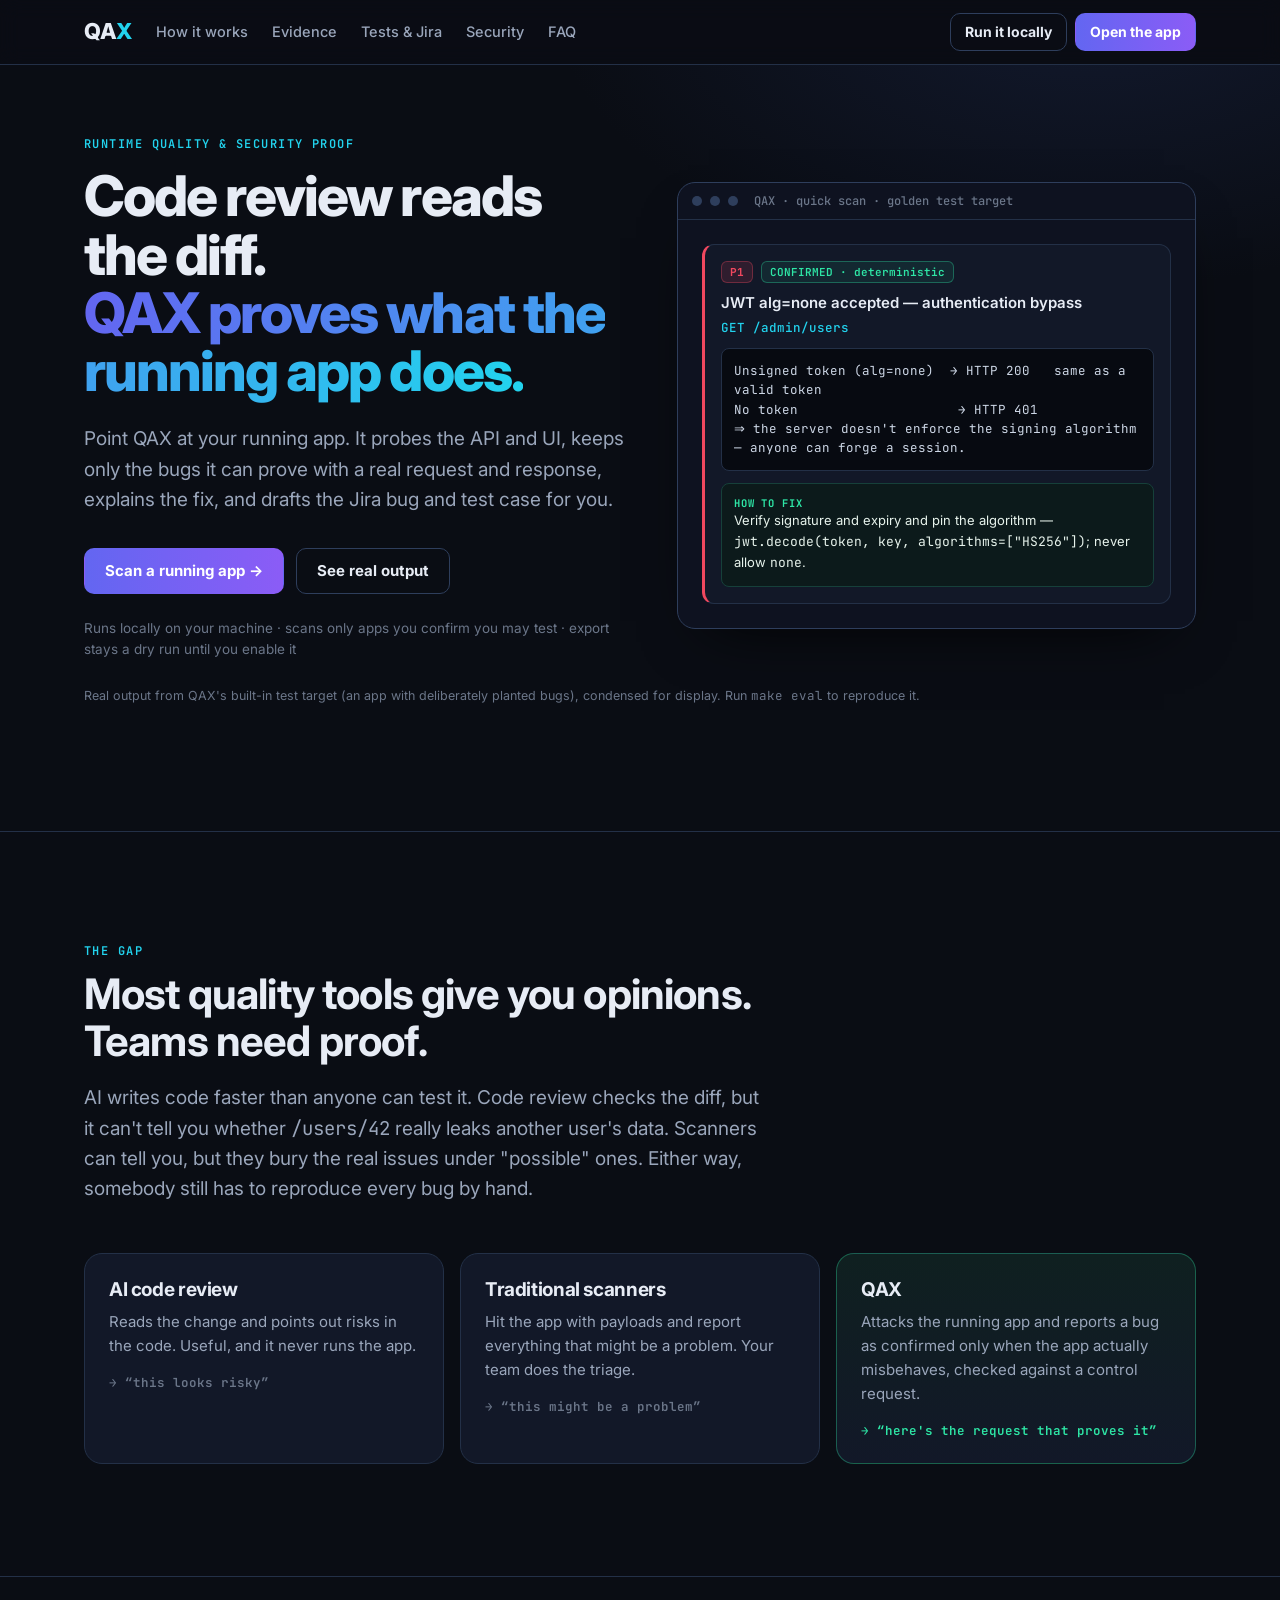
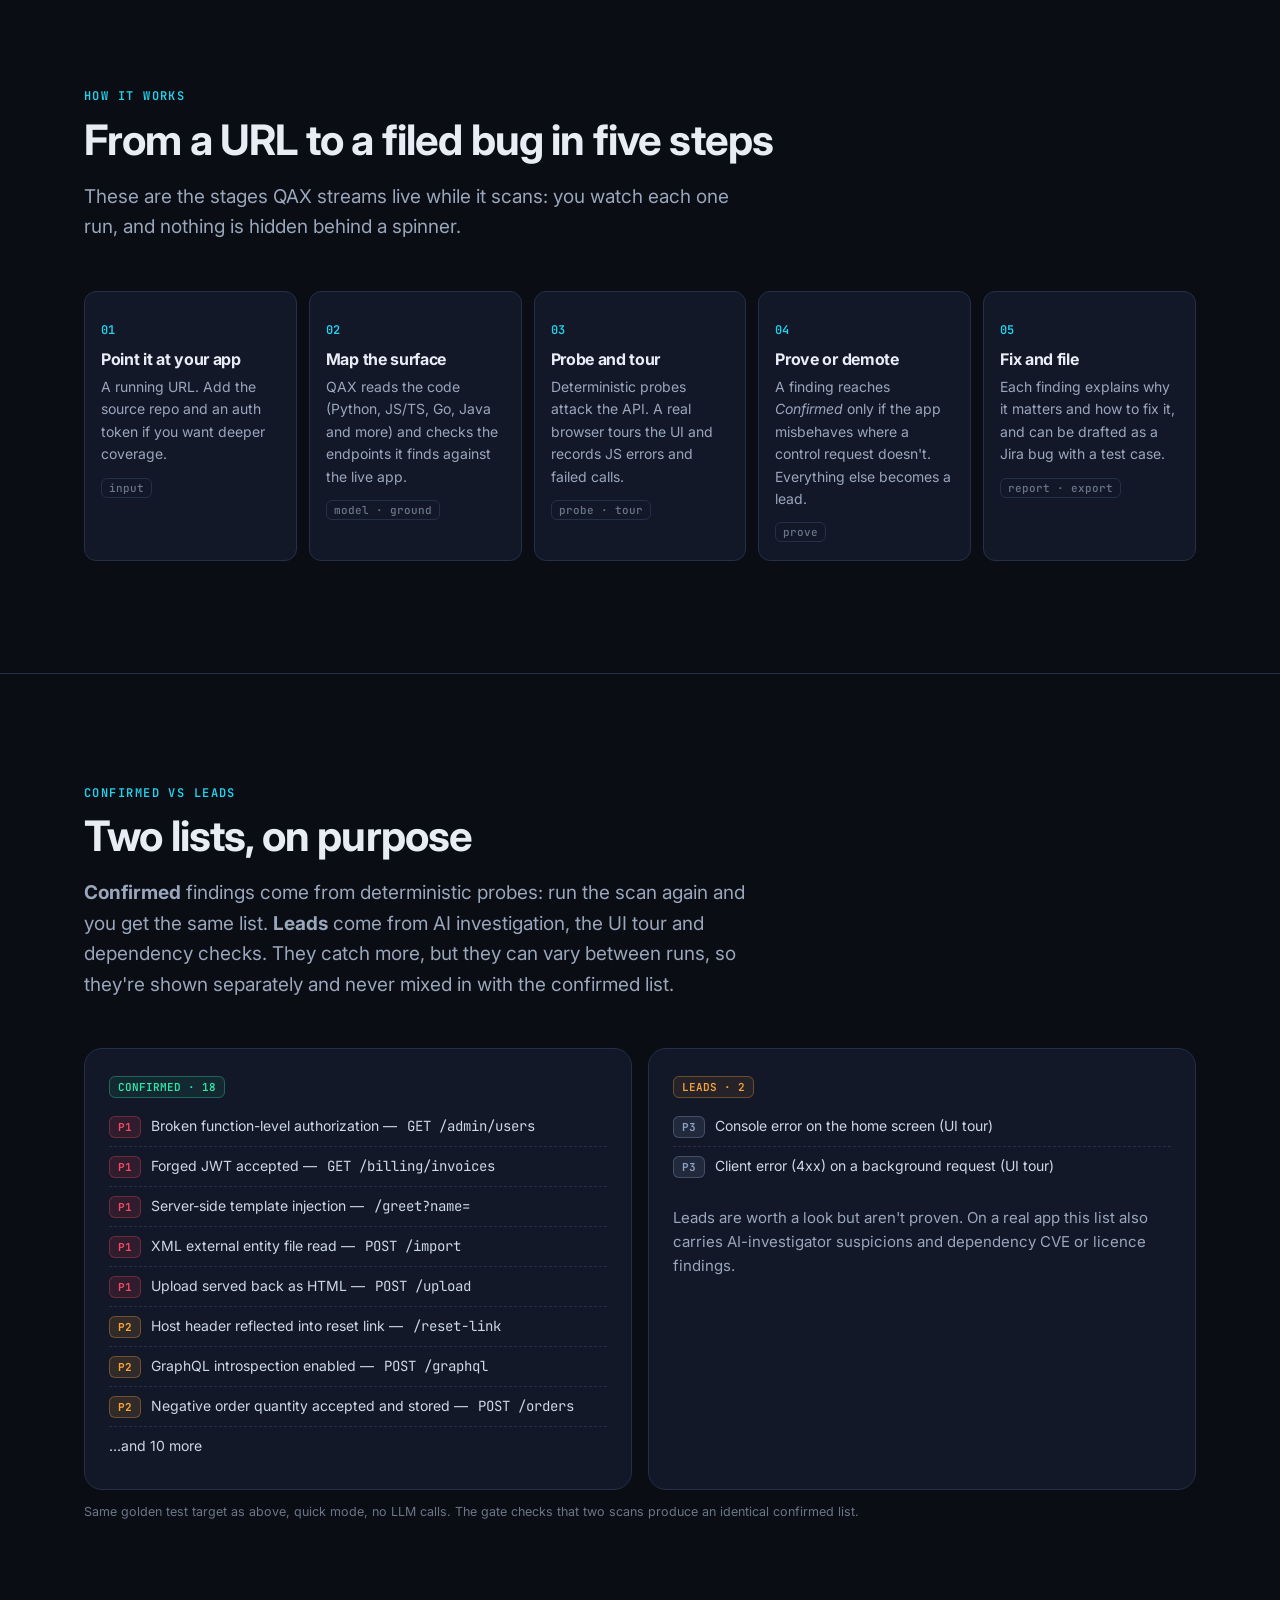
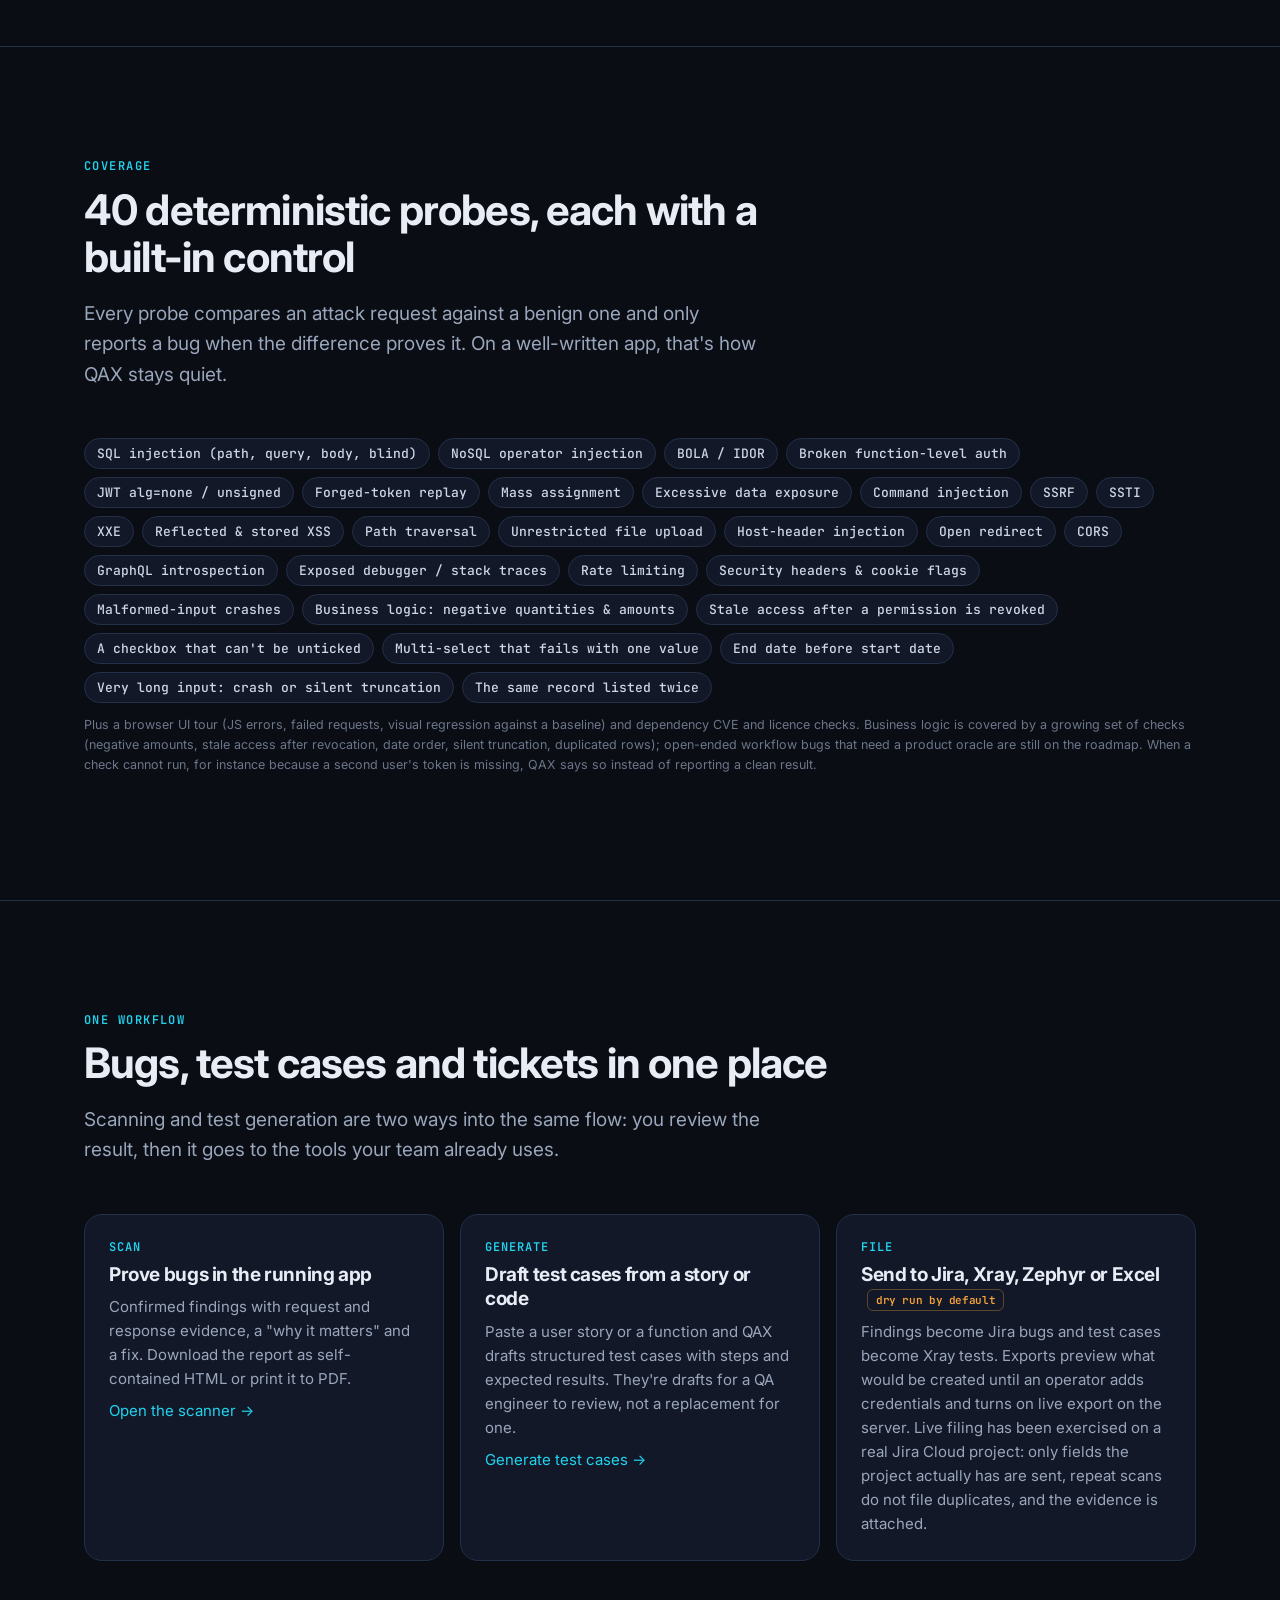
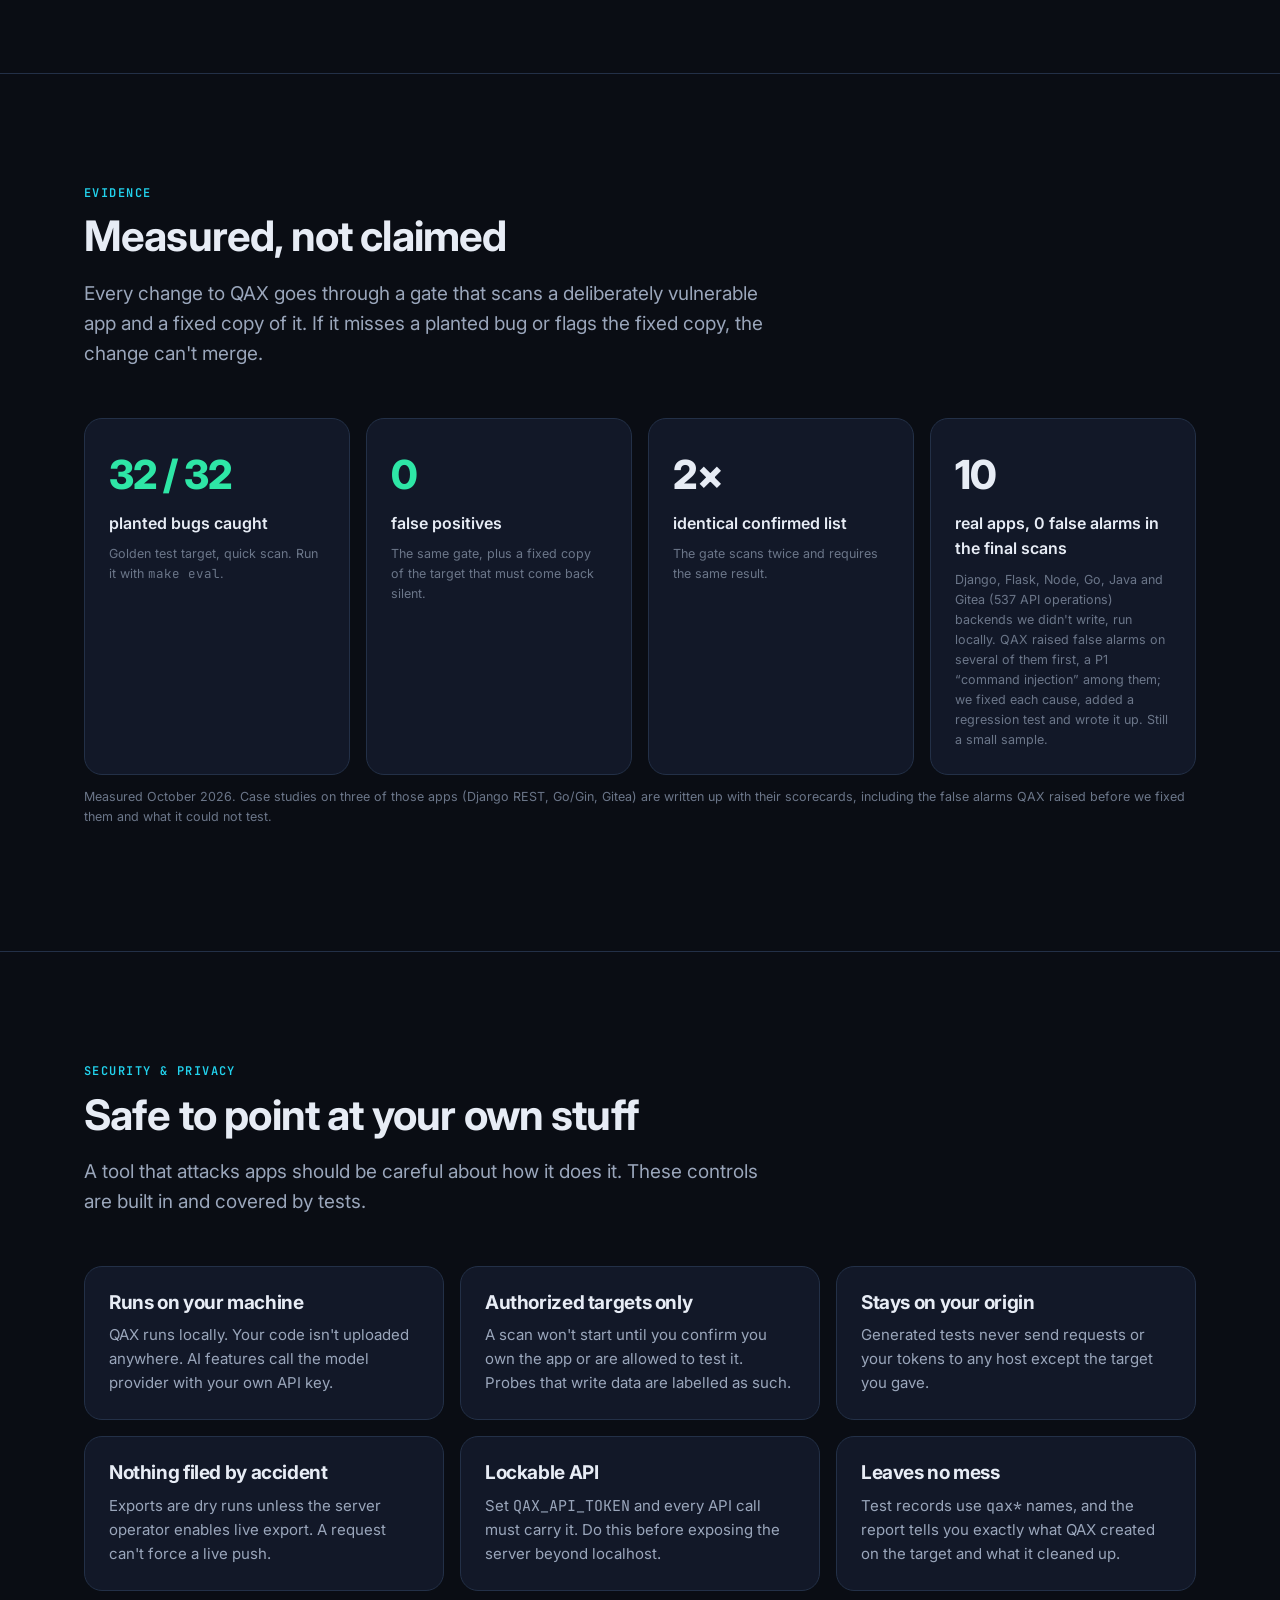
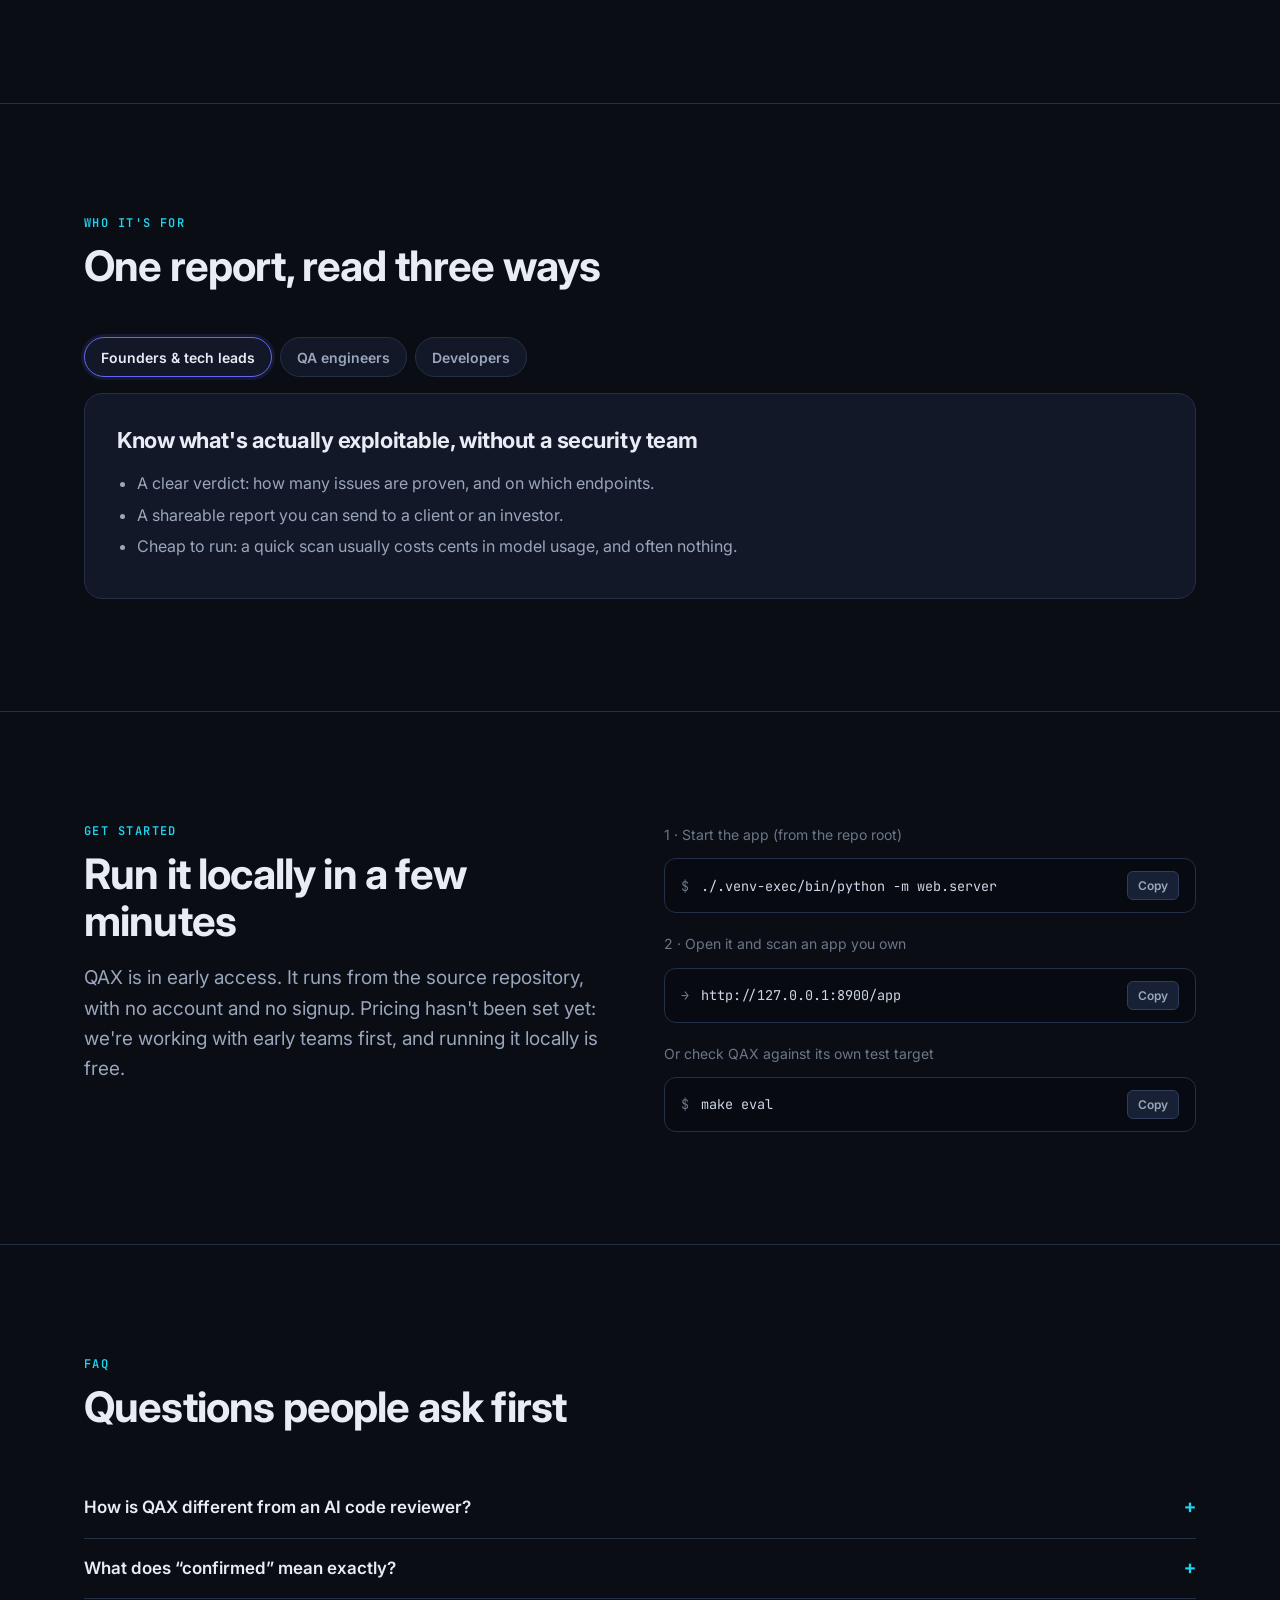
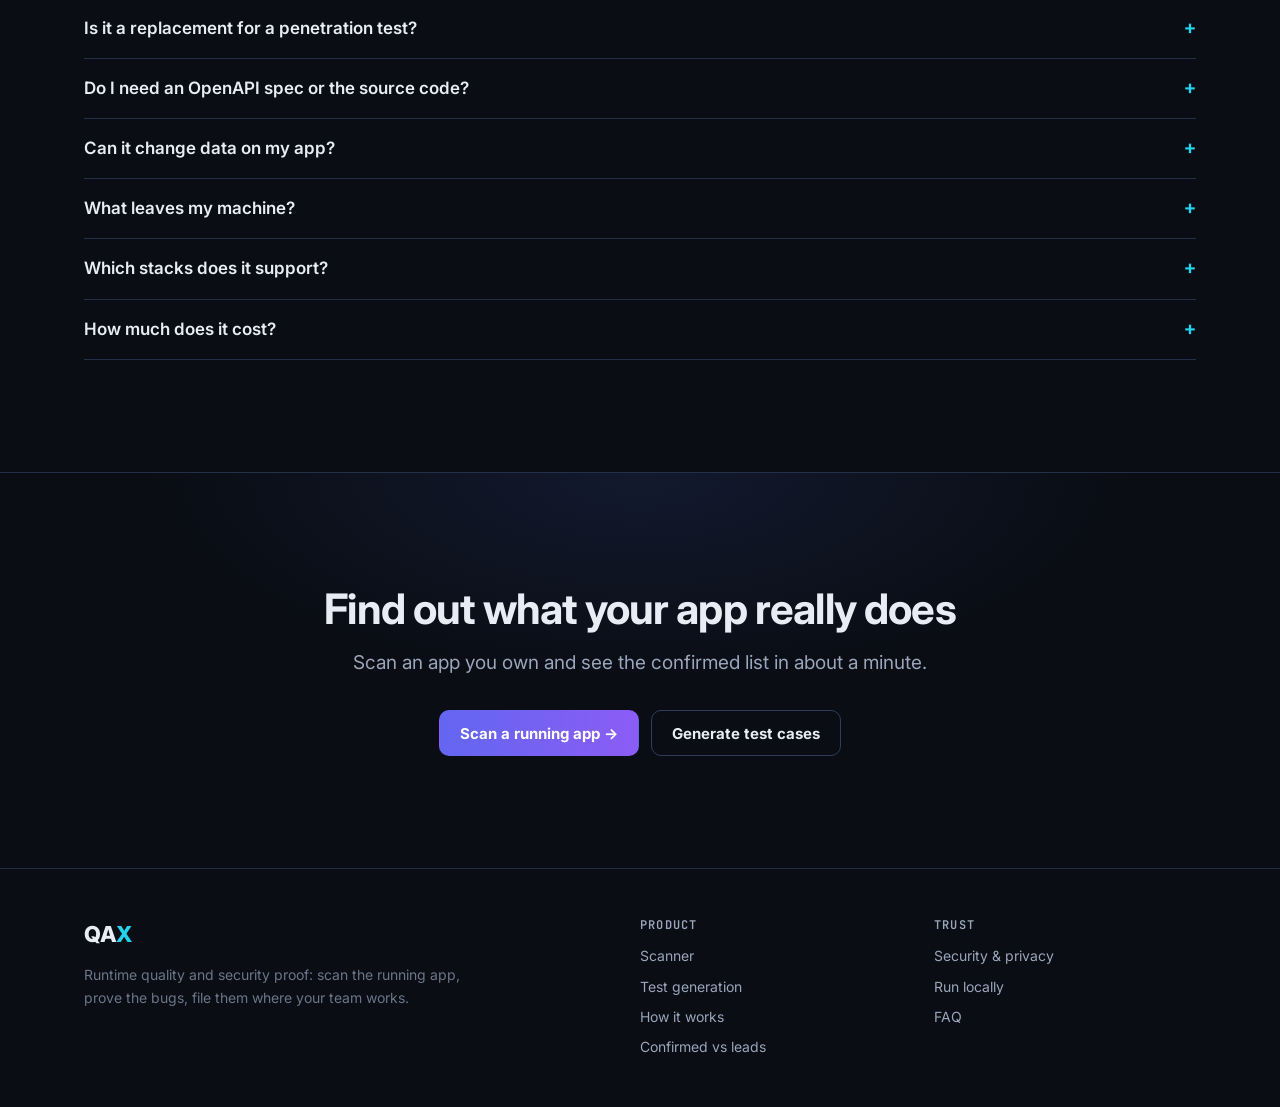
==== web/static/index.html @ 07336924 "docs: Quickstart from the dogfooding log (--spec, --endpoints, --cookie, token expiry, 403, 429, web" ====
<!doctype html>
<html lang="en">
<head>
<meta charset="utf-8">
<meta name="viewport" content="width=device-width, initial-scale=1">
<title>QAX — Prove what your running app actually does</title>
<meta name="description" content="QAX scans your running API and UI, proves each bug with a replayable request and response, and turns it into a Jira bug and a test case. Runs locally.">
<link rel="preconnect" href="https://fonts.googleapis.com">
<link rel="preconnect" href="https://fonts.gstatic.com" crossorigin>
<link href="https://fonts.googleapis.com/css2?family=Inter:wght@400;500;600;700;800&family=JetBrains+Mono:wght@400;500;600&display=swap" rel="stylesheet">
<style>
/* ── QAX design system ───────────────────────────────────────────────────────
   Tokens extend the app UI (/app) so the homepage and the product look like one
   thing. Signature: "evidence green" = CONFIRMED; amber/slate = leads. Indigo→cyan
   is the brand accent, used sparingly (primary CTA, one hero line, focus).      */
:root{
  --bg:#0a0d14; --bg2:#0e1220; --card:#121828; --card2:#182035; --line:#233047; --line2:#2e3e5c;
  --txt:#e7ecf5; --muted:#9aa6bb; --faint:#6b7689;
  --accent:#6366f1; --accent2:#22d3ee; --ok:#2ee6a6; --p1:#f0485f; --p2:#f6a338; --p3:#8aa0bf;
  --r-sm:8px; --r:12px; --r-lg:18px;
  --s1:4px; --s2:8px; --s3:12px; --s4:16px; --s5:24px; --s6:32px; --s7:48px; --s8:72px; --s9:112px;
  --w:1160px; --w-text:680px;
  --mono:"JetBrains Mono",ui-monospace,SFMono-Regular,Menlo,monospace;
  --shadow:0 24px 60px -32px #000;
}
*{box-sizing:border-box}
html{scroll-behavior:smooth;scroll-padding-top:80px}
@media (prefers-reduced-motion:reduce){html{scroll-behavior:auto}*{animation:none!important;transition:none!important}}
body{margin:0;background:var(--bg);color:var(--txt);font:16px/1.6 Inter,system-ui,-apple-system,sans-serif;-webkit-font-smoothing:antialiased}
a{color:var(--accent2);text-decoration:none}
a:hover{text-decoration:underline}
:focus-visible{outline:2px solid var(--accent2);outline-offset:3px;border-radius:4px}
code,.mono{font-family:var(--mono)}
.wrap{max-width:var(--w);margin:0 auto;padding:0 var(--s5)}
.skip{position:absolute;left:-9999px;top:8px;background:var(--card2);color:var(--txt);padding:8px 12px;border-radius:var(--r-sm);z-index:100}
.skip:focus{left:8px}

/* type scale */
.eyebrow{font:600 12px/1.2 var(--mono);letter-spacing:.12em;text-transform:uppercase;color:var(--accent2)}
h1,h2,h3{margin:0;letter-spacing:-.02em;font-weight:700}
h1{font-size:clamp(34px,4.6vw,56px);line-height:1.04;letter-spacing:-.035em;font-weight:800}
h2{font-size:clamp(28px,3.6vw,42px);line-height:1.12}
h3{font-size:19px;line-height:1.3}
.lead{font-size:clamp(17px,1.6vw,19px);color:var(--muted);max-width:var(--w-text)}
.muted{color:var(--muted)} .faint{color:var(--faint)}

/* buttons */
.btn{display:inline-flex;align-items:center;gap:8px;border-radius:10px;padding:13px 20px;font:700 15px/1 Inter,sans-serif;
  border:1px solid transparent;cursor:pointer;transition:filter .15s,border-color .15s,background .15s;text-decoration:none!important;min-height:46px}
.btn-primary{background:linear-gradient(90deg,var(--accent),#8b5cf6);color:#fff}
.btn-primary:hover{filter:brightness(1.1)}
.btn-ghost{background:transparent;color:var(--txt);border-color:var(--line2)}
.btn-ghost:hover{border-color:var(--accent2);background:#ffffff08}
.btn-sm{padding:9px 14px;font-size:14px;min-height:38px}

/* nav */
.nav{position:sticky;top:0;z-index:50;background:#0a0d14e6;backdrop-filter:blur(10px);border-bottom:1px solid var(--line)}
.nav .wrap{display:flex;align-items:center;gap:var(--s5);height:64px}
.logo{font-weight:800;font-size:22px;letter-spacing:-.5px;color:var(--txt);text-decoration:none!important}
.logo span{color:var(--accent2)}
.nav-links{display:flex;gap:var(--s5);list-style:none;margin:0;padding:0}
.nav-links a{color:var(--muted);font-size:14.5px;font-weight:500}
.nav-links a:hover{color:var(--txt);text-decoration:none}
.nav-cta{margin-left:auto;display:flex;gap:var(--s2)}
.menu-btn{display:none;margin-left:auto;background:none;border:1px solid var(--line2);color:var(--txt);border-radius:var(--r-sm);padding:8px 10px;font:600 14px Inter,sans-serif;cursor:pointer}
@media (max-width:900px){
  .nav-links,.nav-cta{display:none}
  .menu-btn{display:block}
  .nav.open{background:var(--bg2)}
  .nav.open .wrap{flex-wrap:wrap;height:auto;min-height:64px;padding-bottom:var(--s5);row-gap:var(--s4)}
  .nav.open .logo,.nav.open .menu-btn{align-self:center;margin-top:13px}
  .nav.open .menu-btn{order:1}
  .nav.open .nav-links{order:2;display:flex;flex-direction:column;flex-basis:100%;gap:var(--s4)}
  .nav.open .nav-cta{order:3}
  .nav.open .nav-links a{font-size:16px}
  .nav.open .nav-cta{display:flex;flex-basis:100%;margin-left:0}
}

/* sections */
section{padding:var(--s9) 0;border-top:1px solid var(--line)}
section.first{border-top:0}
.sec-head{max-width:760px;margin-bottom:var(--s7)}
.sec-head h2{margin:var(--s3) 0 var(--s4)}
.grid{display:grid;gap:var(--s4)}
.grid>*,.hero-grid>*,.split>*{min-width:0}
.g2{grid-template-columns:repeat(2,1fr)} .g3{grid-template-columns:repeat(3,1fr)} .g4{grid-template-columns:repeat(4,1fr)}
@media (max-width:980px){.g3,.g4{grid-template-columns:repeat(2,1fr)}}
@media (max-width:640px){.g2,.g3,.g4{grid-template-columns:1fr} section{padding:var(--s8) 0}}
.card{background:var(--card);border:1px solid var(--line);border-radius:var(--r-lg);padding:var(--s5)}
.card p{margin:var(--s2) 0 0;color:var(--muted);font-size:15px}
.card .ic{font:600 12px var(--mono);color:var(--accent2);letter-spacing:.08em}

/* hero */
.hero{padding:var(--s8) 0 var(--s9);background:radial-gradient(900px 500px at 85% -10%,#18224099 0%,transparent 60%)}
.hero-grid{display:grid;grid-template-columns:1.05fr 1fr;gap:var(--s7);align-items:center}
@media (max-width:980px){.hero-grid{grid-template-columns:1fr}}
.hero h1 .accent{background:linear-gradient(90deg,var(--accent),var(--accent2));-webkit-background-clip:text;background-clip:text;color:transparent}
.hero .lead{margin:var(--s5) 0 var(--s6)}
.cta-row{display:flex;gap:var(--s3);flex-wrap:wrap}
.hero-note{margin-top:var(--s5);font-size:13.5px;color:var(--faint)}

/* evidence card — the product's real output, our main visual */
.window{background:var(--bg2);border:1px solid var(--line2);border-radius:var(--r-lg);box-shadow:var(--shadow);overflow:hidden}
.window-bar{display:flex;align-items:center;gap:8px;padding:10px 14px;border-bottom:1px solid var(--line);font:500 12px var(--mono);color:var(--faint)}
.window-bar i{width:10px;height:10px;border-radius:50%;background:var(--line2);display:inline-block}
.window-bar .t{margin-left:8px;overflow:hidden;text-overflow:ellipsis;white-space:nowrap}
.window-body{padding:var(--s5)}
.finding{border:1px solid var(--line);border-left:3px solid var(--p1);border-radius:var(--r);padding:var(--s4);background:var(--card)}
.f-top{display:flex;gap:var(--s2);align-items:center;flex-wrap:wrap}
.sev{font:700 11px var(--mono);padding:3px 8px;border-radius:6px;background:#f0485f22;color:var(--p1);border:1px solid #f0485f55}
.sev.p2{background:#f6a33822;color:var(--p2);border-color:#f6a33855}
.sev.p3{background:#8aa0bf22;color:var(--p3);border-color:#8aa0bf55}
.badge-ok{font:600 11px var(--mono);padding:3px 8px;border-radius:6px;color:var(--ok);background:#2ee6a614;border:1px solid #2ee6a655}
.badge-lead{font:600 11px var(--mono);padding:3px 8px;border-radius:6px;color:var(--p2);background:#f6a33814;border:1px solid #f6a33855}
.f-title{font-weight:600;font-size:15px;margin-top:var(--s2)}
.f-target{font:500 12.5px var(--mono);color:var(--accent2);margin-top:4px}
.ev{font:12.5px/1.55 var(--mono);color:#cdd7e6;background:#070a11;border:1px solid var(--line);border-radius:var(--r-sm);padding:var(--s3);margin-top:var(--s3);white-space:pre-wrap;word-break:break-word}
.fix{margin-top:var(--s3);background:#0c1a1b;border:1px solid #16403a;border-radius:var(--r-sm);padding:var(--s3);font-size:13px;color:#e7f3ec}
.k{font:700 10.5px var(--mono);letter-spacing:.08em;text-transform:uppercase;color:var(--ok)}
.caption{font-size:12.5px;color:var(--faint);margin-top:var(--s3)}

/* problem comparison */
.compare .card h3{display:flex;gap:10px;align-items:center}
.compare .card.qax{border-color:#2ee6a655;background:linear-gradient(180deg,#0f2020,var(--card))}
.compare .verdict{margin-top:var(--s4);font:600 12.5px var(--mono);color:var(--faint)}
.compare .qax .verdict{color:var(--ok)}

/* steps */
.steps{counter-reset:s;display:grid;grid-template-columns:repeat(5,1fr);gap:var(--s3);list-style:none;padding:0;margin:0}
@media (max-width:980px){.steps{grid-template-columns:1fr 1fr}}
@media (max-width:640px){.steps{grid-template-columns:1fr}}
.steps li{position:relative;background:var(--card);border:1px solid var(--line);border-radius:var(--r);padding:var(--s5) var(--s4) var(--s4)}
.steps li::before{counter-increment:s;content:"0" counter(s);font:600 12px var(--mono);color:var(--accent2)}
.steps h3{font-size:16px;margin:var(--s2) 0 6px}
.steps p{margin:0;color:var(--muted);font-size:14px}
.steps .stage{display:inline-block;margin-top:var(--s3);font:500 11px var(--mono);color:var(--faint);border:1px solid var(--line);border-radius:6px;padding:2px 7px}

/* confirmed vs leads */
.split{display:grid;grid-template-columns:1fr 1fr;gap:var(--s4)}
@media (max-width:780px){.split{grid-template-columns:1fr}}
.list{list-style:none;margin:var(--s4) 0 0;padding:0;display:grid;gap:8px}
.list li{display:flex;gap:10px;align-items:baseline;font-size:14px;color:#cdd7e6;border-bottom:1px dashed var(--line);padding-bottom:8px}
.list li:last-child{border-bottom:0}
.list .sev{flex:0 0 auto}

/* probe classes */
.chips{display:flex;flex-wrap:wrap;gap:8px}
.chip{font:500 13px var(--mono);color:#cdd7e6;background:var(--card);border:1px solid var(--line);border-radius:999px;padding:6px 12px}

/* proof numbers */
.stat{background:var(--card);border:1px solid var(--line);border-radius:var(--r-lg);padding:var(--s5)}
.stat .n{font-size:clamp(30px,3.6vw,40px);font-weight:800;letter-spacing:-.03em}
.stat .n.ok{color:var(--ok)}
.stat .l{color:var(--txt);font-weight:600;margin-top:4px}
.stat .src{font-size:12.5px;color:var(--faint);margin-top:var(--s2)}

/* status pills for honesty */
.status{display:inline-block;font:600 11px var(--mono);padding:3px 8px;border-radius:6px;margin-left:6px;vertical-align:middle}
.status.live{color:var(--ok);border:1px solid #2ee6a655}
.status.pre{color:var(--p2);border:1px solid #f6a33855}

/* audience tabs */
.tabs [role=tablist]{display:flex;gap:8px;flex-wrap:wrap;margin-bottom:var(--s4)}
.tabs [role=tab]{background:var(--card);color:var(--muted);border:1px solid var(--line);border-radius:999px;padding:9px 16px;font:600 14px Inter,sans-serif;cursor:pointer;min-height:40px}
.tabs [role=tab][aria-selected=true]{color:var(--txt);border-color:var(--accent);box-shadow:0 0 0 3px #6366f122}
.tabs [role=tabpanel]{background:var(--card);border:1px solid var(--line);border-radius:var(--r-lg);padding:var(--s6)}
.tabs [role=tabpanel] h3{font-size:22px}
.tabs [role=tabpanel] ul{margin:var(--s4) 0 0;padding-left:20px;color:var(--muted)}
.tabs [role=tabpanel] li{margin-bottom:6px}

/* quickstart */
.cmd{display:flex;align-items:center;gap:var(--s3);background:#070a11;border:1px solid var(--line);border-radius:var(--r);padding:var(--s3) var(--s4);font:13.5px var(--mono);color:#cdd7e6;margin-top:var(--s3)}
.cmd code{flex:1;overflow-x:auto;white-space:nowrap}
.cmd .p{color:var(--faint);user-select:none}
.copy{background:var(--card2);border:1px solid var(--line2);color:var(--muted);border-radius:6px;padding:6px 10px;font:600 12px Inter,sans-serif;cursor:pointer;flex:0 0 auto}
.copy:hover{color:var(--txt)}

/* faq */
details.q{border-bottom:1px solid var(--line);padding:var(--s4) 0}
details.q summary{cursor:pointer;font-weight:600;font-size:17px;list-style:none;display:flex;justify-content:space-between;gap:var(--s4)}
details.q summary::-webkit-details-marker{display:none}
details.q summary::after{content:"+";color:var(--accent2);font:600 20px var(--mono)}
details.q[open] summary::after{content:"–"}
details.q p{color:var(--muted);margin:var(--s3) 0 0;max-width:820px}

/* final cta + footer */
.final{text-align:center;background:radial-gradient(700px 300px at 50% 0%,#18224099,transparent 70%)}
.final .lead{margin:var(--s4) auto var(--s6)}
.final .cta-row{justify-content:center}
footer{border-top:1px solid var(--line);padding:var(--s7) 0;color:var(--faint);font-size:14px}
footer .wrap{display:grid;grid-template-columns:2fr 1fr 1fr;gap:var(--s6)}
@media (max-width:780px){footer .wrap{grid-template-columns:1fr}}
footer h4{margin:0 0 var(--s3);color:var(--muted);font:600 12px var(--mono);letter-spacing:.1em;text-transform:uppercase}
footer ul{list-style:none;padding:0;margin:0;display:grid;gap:8px}
footer a{color:var(--muted)}
</style>
</head>
<body>
<a class="skip" href="#main">Skip to content</a>

<header class="nav" id="nav">
  <div class="wrap">
    <a href="/" class="logo" aria-label="QAX home">QA<span>X</span></a>
    <ul class="nav-links" id="nav-links">
      <li><a href="#how">How it works</a></li>
      <li><a href="#evidence">Evidence</a></li>
      <li><a href="#workflow">Tests &amp; Jira</a></li>
      <li><a href="#security">Security</a></li>
      <li><a href="#faq">FAQ</a></li>
    </ul>
    <div class="nav-cta">
      <a href="#start" class="btn btn-ghost btn-sm">Run it locally</a>
      <a href="/app" class="btn btn-primary btn-sm">Open the app</a>
    </div>
    <button class="menu-btn" id="menu-btn" aria-expanded="false" aria-controls="nav-links">Menu</button>
  </div>
</header>

<main id="main">

<!-- 1 · HERO — what it is in five seconds, shown with real output -->
<section class="hero first">
  <div class="wrap hero-grid">
    <div>
      <div class="eyebrow">Runtime quality &amp; security proof</div>
      <h1 style="margin-top:16px">Code review reads the diff.<br><span class="accent">QAX proves what the running app does.</span></h1>
      <p class="lead">Point QAX at your running app. It probes the API and UI, keeps only the bugs it can
        prove with a real request and response, explains the fix, and drafts the Jira bug and test case for you.</p>
      <div class="cta-row">
        <a href="/app#scan" class="btn btn-primary">Scan a running app →</a>
        <a href="#evidence" class="btn btn-ghost">See real output</a>
      </div>
      <p class="hero-note">Runs locally on your machine · scans only apps you confirm you may test · export stays a dry run until you enable it</p>
    </div>

    <figure class="window" style="margin:0" aria-label="A real QAX finding">
      <div class="window-bar"><i></i><i></i><i></i><span class="t">QAX · quick scan · golden test target</span></div>
      <div class="window-body">
        <div class="finding">
          <div class="f-top"><span class="sev">P1</span><span class="badge-ok">CONFIRMED · deterministic</span></div>
          <div class="f-title">JWT alg=none accepted — authentication bypass</div>
          <div class="f-target">GET /admin/users</div>
          <div class="ev">Unsigned token (alg=none)  → HTTP 200   same as a valid token
No token                    → HTTP 401
⇒ the server doesn't enforce the signing algorithm — anyone can forge a session.</div>
          <div class="fix"><div class="k">How to fix</div>Verify signature and expiry and pin the algorithm —
            <code>jwt.decode(token, key, algorithms=["HS256"])</code>; never allow <code>none</code>.</div>
        </div>
      </div>
    </figure>
  </div>
  <div class="wrap"><p class="caption">Real output from QAX's built-in test target (an app with deliberately planted bugs), condensed for display. Run <code>make eval</code> to reproduce it.</p></div>
</section>

<!-- 2 · PROBLEM — why this exists if you already have review and scanners -->
<section aria-labelledby="problem-h">
  <div class="wrap">
    <div class="sec-head">
      <div class="eyebrow">The gap</div>
      <h2 id="problem-h">Most quality tools give you opinions. Teams need proof.</h2>
      <p class="lead">AI writes code faster than anyone can test it. Code review checks the diff, but it can't tell you
        whether <code>/users/42</code> really leaks another user's data. Scanners can tell you, but they bury the real issues
        under "possible" ones. Either way, somebody still has to reproduce every bug by hand.</p>
    </div>
    <div class="grid g3 compare">
      <div class="card"><h3>AI code review</h3><p>Reads the change and points out risks in the code. Useful, and it never runs the app.</p><div class="verdict">→ “this looks risky”</div></div>
      <div class="card"><h3>Traditional scanners</h3><p>Hit the app with payloads and report everything that might be a problem. Your team does the triage.</p><div class="verdict">→ “this might be a problem”</div></div>
      <div class="card qax"><h3>QAX</h3><p>Attacks the running app and reports a bug as confirmed only when the app actually misbehaves, checked against a control request.</p><div class="verdict">→ “here's the request that proves it”</div></div>
    </div>
  </div>
</section>

<!-- 3 · HOW IT WORKS — the real pipeline stages, not a marketing diagram -->
<section id="how" aria-labelledby="how-h">
  <div class="wrap">
    <div class="sec-head">
      <div class="eyebrow">How it works</div>
      <h2 id="how-h">From a URL to a filed bug in five steps</h2>
      <p class="lead">These are the stages QAX streams live while it scans: you watch each one run, and nothing is hidden behind a spinner.</p>
    </div>
    <ol class="steps">
      <li><h3>Point it at your app</h3><p>A running URL. Add the source repo and an auth token if you want deeper coverage.</p><span class="stage">input</span></li>
      <li><h3>Map the surface</h3><p>QAX reads the code (Python, JS/TS, Go, Java and more) and checks the endpoints it finds against the live app.</p><span class="stage">model · ground</span></li>
      <li><h3>Probe and tour</h3><p>Deterministic probes attack the API. A real browser tours the UI and records JS errors and failed calls.</p><span class="stage">probe · tour</span></li>
      <li><h3>Prove or demote</h3><p>A finding reaches <em>Confirmed</em> only if the app misbehaves where a control request doesn't. Everything else becomes a lead.</p><span class="stage">prove</span></li>
      <li><h3>Fix and file</h3><p>Each finding explains why it matters and how to fix it, and can be drafted as a Jira bug with a test case.</p><span class="stage">report · export</span></li>
    </ol>
  </div>
</section>

<!-- 4 · CONFIRMED VS LEADS — the signature idea; answers "will it waste my time?" -->
<section id="evidence" aria-labelledby="ev-h">
  <div class="wrap">
    <div class="sec-head">
      <div class="eyebrow">Confirmed vs leads</div>
      <h2 id="ev-h">Two lists, on purpose</h2>
      <p class="lead"><b>Confirmed</b> findings come from deterministic probes: run the scan again and you get the same list.
        <b>Leads</b> come from AI investigation, the UI tour and dependency checks. They catch more, but they can vary between runs, so they're shown separately and never mixed in with the confirmed list.</p>
    </div>
    <div class="split">
      <div class="card">
        <span class="badge-ok">CONFIRMED · 18</span>
        <ul class="list">
          <li><span class="sev">P1</span>Broken function-level authorization — <code>GET /admin/users</code></li>
          <li><span class="sev">P1</span>Forged JWT accepted — <code>GET /billing/invoices</code></li>
          <li><span class="sev">P1</span>Server-side template injection — <code>/greet?name=</code></li>
          <li><span class="sev">P1</span>XML external entity file read — <code>POST /import</code></li>
          <li><span class="sev">P1</span>Upload served back as HTML — <code>POST /upload</code></li>
          <li><span class="sev p2">P2</span>Host header reflected into reset link — <code>/reset-link</code></li>
          <li><span class="sev p2">P2</span>GraphQL introspection enabled — <code>POST /graphql</code></li>
          <li><span class="sev p2">P2</span>Negative order quantity accepted and stored — <code>POST /orders</code></li>
          <li class="faint">…and 10 more</li>
        </ul>
      </div>
      <div class="card">
        <span class="badge-lead">LEADS · 2</span>
        <ul class="list">
          <li><span class="sev p3">P3</span>Console error on the home screen (UI tour)</li>
          <li><span class="sev p3">P3</span>Client error (4xx) on a background request (UI tour)</li>
        </ul>
        <p class="caption" style="margin-top:20px">Leads are worth a look but aren't proven. On a real app this list also carries AI-investigator suspicions and dependency CVE or licence findings.</p>
      </div>
    </div>
    <p class="caption">Same golden test target as above, quick mode, no LLM calls. The gate checks that two scans produce an identical confirmed list.</p>
  </div>
</section>

<!-- 5 · WHAT IT TESTS — breadth, stated as classes, not a vague "AI security" -->
<section aria-labelledby="cov-h">
  <div class="wrap">
    <div class="sec-head">
      <div class="eyebrow">Coverage</div>
      <h2 id="cov-h">40 deterministic probes, each with a built-in control</h2>
      <p class="lead">Every probe compares an attack request against a benign one and only reports a bug when the difference proves it. On a well-written app, that's how QAX stays quiet.</p>
    </div>
    <div class="chips" aria-label="Probe classes">
      <span class="chip">SQL injection (path, query, body, blind)</span><span class="chip">NoSQL operator injection</span>
      <span class="chip">BOLA / IDOR</span><span class="chip">Broken function-level auth</span><span class="chip">JWT alg=none / unsigned</span>
      <span class="chip">Forged-token replay</span><span class="chip">Mass assignment</span><span class="chip">Excessive data exposure</span>
      <span class="chip">Command injection</span><span class="chip">SSRF</span><span class="chip">SSTI</span><span class="chip">XXE</span>
      <span class="chip">Reflected &amp; stored XSS</span><span class="chip">Path traversal</span><span class="chip">Unrestricted file upload</span>
      <span class="chip">Host-header injection</span><span class="chip">Open redirect</span><span class="chip">CORS</span>
      <span class="chip">GraphQL introspection</span><span class="chip">Exposed debugger / stack traces</span><span class="chip">Rate limiting</span>
      <span class="chip">Security headers &amp; cookie flags</span><span class="chip">Malformed-input crashes</span><span class="chip">Business logic: negative quantities &amp; amounts</span><span class="chip">Stale access after a permission is revoked</span><span class="chip">A checkbox that can't be unticked</span><span class="chip">Multi-select that fails with one value</span><span class="chip">End date before start date</span><span class="chip">Very long input: crash or silent truncation</span><span class="chip">The same record listed twice</span>
    </div>
    <p class="caption">Plus a browser UI tour (JS errors, failed requests, visual regression against a baseline) and dependency CVE and licence checks. Business logic is covered by a growing set of checks (negative amounts, stale access after revocation, date order, silent truncation, duplicated rows); open-ended workflow bugs that need a product oracle are still on the roadmap. When a check cannot run, for instance because a second user's token is missing, QAX says so instead of reporting a clean result.</p>
  </div>
</section>

<!-- 6 · WORKFLOW — tests + Jira: the rest of the platform, tied to the same story -->
<section id="workflow" aria-labelledby="wf-h">
  <div class="wrap">
    <div class="sec-head">
      <div class="eyebrow">One workflow</div>
      <h2 id="wf-h">Bugs, test cases and tickets in one place</h2>
      <p class="lead">Scanning and test generation are two ways into the same flow: you review the result, then it goes to the tools your team already uses.</p>
    </div>
    <div class="grid g3">
      <div class="card"><div class="ic">SCAN</div><h3 style="margin-top:8px">Prove bugs in the running app</h3>
        <p>Confirmed findings with request and response evidence, a "why it matters" and a fix. Download the report as self-contained HTML or print it to PDF.</p>
        <p><a href="/app#scan">Open the scanner →</a></p></div>
      <div class="card"><div class="ic">GENERATE</div><h3 style="margin-top:8px">Draft test cases from a story or code</h3>
        <p>Paste a user story or a function and QAX drafts structured test cases with steps and expected results. They're drafts for a QA engineer to review, not a replacement for one.</p>
        <p><a href="/app#generate">Generate test cases →</a></p></div>
      <div class="card"><div class="ic">FILE</div><h3 style="margin-top:8px">Send to Jira, Xray, Zephyr or Excel <span class="status pre">dry run by default</span></h3>
        <p>Findings become Jira bugs and test cases become Xray tests. Exports preview what would be created until an operator adds credentials and turns on live export on the server. Live filing has been exercised on a real Jira Cloud project: only fields the project actually has are sent, repeat scans do not file duplicates, and the evidence is attached.</p></div>
    </div>
  </div>
</section>

<!-- 7 · PROOF — numbers we can reproduce, with their source and limits -->
<section aria-labelledby="proof-h">
  <div class="wrap">
    <div class="sec-head">
      <div class="eyebrow">Evidence</div>
      <h2 id="proof-h">Measured, not claimed</h2>
      <p class="lead">Every change to QAX goes through a gate that scans a deliberately vulnerable app and a fixed copy of it. If it misses a planted bug or flags the fixed copy, the change can't merge.</p>
    </div>
    <div class="grid g4">
      <div class="stat"><div class="n ok">32 / 32</div><div class="l">planted bugs caught</div><div class="src">Golden test target, quick scan. Run it with <code>make eval</code>.</div></div>
      <div class="stat"><div class="n ok">0</div><div class="l">false positives</div><div class="src">The same gate, plus a fixed copy of the target that must come back silent.</div></div>
      <div class="stat"><div class="n">2×</div><div class="l">identical confirmed list</div><div class="src">The gate scans twice and requires the same result.</div></div>
      <div class="stat"><div class="n">10</div><div class="l">real apps, 0 false alarms in the final scans</div><div class="src">Django, Flask, Node, Go, Java and Gitea (537 API operations) backends we didn't write, run locally. QAX raised false alarms on several of them first, a P1 &ldquo;command injection&rdquo; among them; we fixed each cause, added a regression test and wrote it up. Still a small sample.</div></div>
    </div>
    <p class="caption">Measured October 2026. Case studies on three of those apps (Django REST, Go/Gin, Gitea) are written up with their scorecards, including the false alarms QAX raised before we fixed them and what it could not test.</p>
  </div>
</section>

<!-- 8 · SECURITY — every sentence maps to a shipped control -->
<section id="security" aria-labelledby="sec-h">
  <div class="wrap">
    <div class="sec-head">
      <div class="eyebrow">Security &amp; privacy</div>
      <h2 id="sec-h">Safe to point at your own stuff</h2>
      <p class="lead">A tool that attacks apps should be careful about how it does it. These controls are built in and covered by tests.</p>
    </div>
    <div class="grid g3">
      <div class="card"><h3>Runs on your machine</h3><p>QAX runs locally. Your code isn't uploaded anywhere. AI features call the model provider with your own API key.</p></div>
      <div class="card"><h3>Authorized targets only</h3><p>A scan won't start until you confirm you own the app or are allowed to test it. Probes that write data are labelled as such.</p></div>
      <div class="card"><h3>Stays on your origin</h3><p>Generated tests never send requests or your tokens to any host except the target you gave.</p></div>
      <div class="card"><h3>Nothing filed by accident</h3><p>Exports are dry runs unless the server operator enables live export. A request can't force a live push.</p></div>
      <div class="card"><h3>Lockable API</h3><p>Set <code>QAX_API_TOKEN</code> and every API call must carry it. Do this before exposing the server beyond localhost.</p></div>
      <div class="card"><h3>Leaves no mess</h3><p>Test records use <code>qax*</code> names, and the report tells you exactly what QAX created on the target and what it cleaned up.</p></div>
    </div>
  </div>
</section>

<!-- 9 · AUDIENCES — same product, different reasons to care -->
<section aria-labelledby="aud-h">
  <div class="wrap">
    <div class="sec-head">
      <div class="eyebrow">Who it's for</div>
      <h2 id="aud-h">One report, read three ways</h2>
    </div>
    <div class="tabs" id="tabs">
      <div role="tablist" aria-label="Audience">
        <button role="tab" id="t-own" aria-controls="p-own" aria-selected="true">Founders &amp; tech leads</button>
        <button role="tab" id="t-qa" aria-controls="p-qa" aria-selected="false" tabindex="-1">QA engineers</button>
        <button role="tab" id="t-dev" aria-controls="p-dev" aria-selected="false" tabindex="-1">Developers</button>
      </div>
      <div role="tabpanel" id="p-own" aria-labelledby="t-own" tabindex="0">
        <h3>Know what's actually exploitable, without a security team</h3>
        <ul><li>A clear verdict: how many issues are proven, and on which endpoints.</li><li>A shareable report you can send to a client or an investor.</li><li>Cheap to run: a quick scan usually costs cents in model usage, and often nothing.</li></ul>
      </div>
      <div role="tabpanel" id="p-qa" aria-labelledby="t-qa" tabindex="0" hidden>
        <h3>Stop writing up bugs by hand</h3>
        <ul><li>Each bug arrives with steps, evidence and an expected result.</li><li>Draft test cases from a user story, review them, push them to Xray.</li><li>Findings are drafted as Jira bugs in the format your team already uses.</li></ul>
      </div>
      <div role="tabpanel" id="p-dev" aria-labelledby="t-dev" tabindex="0" hidden>
        <h3>No noise to triage</h3>
        <ul><li>Confirmed means reproducible: the same scan gives the same list.</li><li>The exact request, the response and a concrete fix for each finding.</li><li>Works next to your code reviewer, not instead of it.</li></ul>
      </div>
    </div>
  </div>
</section>

<!-- 10 · NEXT STEP — honest about maturity: local run, no pricing yet -->
<section id="start" aria-labelledby="start-h">
  <div class="wrap">
    <div class="grid g2" style="align-items:start;gap:48px">
      <div>
        <div class="eyebrow">Get started</div>
        <h2 id="start-h" style="margin:12px 0 16px">Run it locally in a few minutes</h2>
        <p class="lead">QAX is in early access. It runs from the source repository, with no account and no signup.
          Pricing hasn't been set yet: we're working with early teams first, and running it locally is free.</p>
      </div>
      <div>
        <div class="faint" style="font-size:14px">1 · Start the app (from the repo root)</div>
        <div class="cmd"><span class="p">$</span><code>./.venv-exec/bin/python -m web.server</code><button class="copy" data-copy="./.venv-exec/bin/python -m web.server">Copy</button></div>
        <div class="faint" style="font-size:14px;margin-top:20px">2 · Open it and scan an app you own</div>
        <div class="cmd"><span class="p">→</span><code>http://127.0.0.1:8900/app</code><button class="copy" data-copy="http://127.0.0.1:8900/app">Copy</button></div>
        <div class="faint" style="font-size:14px;margin-top:20px">Or check QAX against its own test target</div>
        <div class="cmd"><span class="p">$</span><code>make eval</code><button class="copy" data-copy="make eval">Copy</button></div>
      </div>
    </div>
  </div>
</section>

<!-- 11 · FAQ — the long tail of objections -->
<section id="faq" aria-labelledby="faq-h">
  <div class="wrap">
    <div class="sec-head"><div class="eyebrow">FAQ</div><h2 id="faq-h">Questions people ask first</h2></div>
    <details class="q"><summary>How is QAX different from an AI code reviewer?</summary><p>A code reviewer reads your changes and comments on them. QAX tests the deployed app: it sends real requests and reports a bug as confirmed only when the response proves it. The two work well together.</p></details>
    <details class="q"><summary>What does “confirmed” mean exactly?</summary><p>A deterministic probe saw the app misbehave in a way a control request rules out. For example, a forged token gets HTTP 200 while no token gets 401. The same scan reproduces the same confirmed list.</p></details>
    <details class="q"><summary>Is it a replacement for a penetration test?</summary><p>No. QAX covers a defined set of bug classes (listed above) automatically and repeatably. Most business-logic flaws and chained attacks still need a human. QAX has a first business-logic check, and more are on the roadmap.</p></details>
    <details class="q"><summary>Do I need an OpenAPI spec or the source code?</summary><p>No, though both help. QAX can scan from a URL alone, using common-path discovery and a UI tour. With source it maps endpoints from the code and checks them against the live app.</p></details>
    <details class="q"><summary>Can it change data on my app?</summary><p>Some probes create disposable records to test access control. They're labelled as writing data, use <code>qax*</code> names, and the report lists what was created and cleaned up. Only scan apps you're allowed to test, ideally staging.</p></details>
    <details class="q"><summary>What leaves my machine?</summary><p>The scanning engine runs locally. The AI features (deeper investigation, test generation) send prompts to the model provider using your API key. Jira or Xray only receive data if you configure credentials and enable live export.</p></details>
    <details class="q"><summary>Which stacks does it support?</summary><p>QAX has been run on Python (Flask, FastAPI), Node/Express, Go/Gin and Java/Spring apps. The code reader also understands Ruby, PHP, C#, Kotlin, Rust and more, but those have been tested less.</p></details>
    <details class="q"><summary>How much does it cost?</summary><p>Running it locally is free during early access. You pay your model provider for AI features: a quick scan typically costs cents or nothing, and a deep scan has measured around $0.40. Paid plans will come later.</p></details>
  </div>
</section>

<!-- 12 · FINAL CTA -->
<section class="final" aria-labelledby="final-h">
  <div class="wrap">
    <h2 id="final-h">Find out what your app really does</h2>
    <p class="lead">Scan an app you own and see the confirmed list in about a minute.</p>
    <div class="cta-row">
      <a href="/app#scan" class="btn btn-primary">Scan a running app →</a>
      <a href="/app#generate" class="btn btn-ghost">Generate test cases</a>
    </div>
  </div>
</section>
</main>

<footer>
  <div class="wrap">
    <div><a href="/" class="logo">QA<span>X</span></a>
      <p style="margin-top:12px;max-width:380px">Runtime quality and security proof: scan the running app, prove the bugs, file them where your team works.</p></div>
    <div><h4>Product</h4><ul><li><a href="/app#scan">Scanner</a></li><li><a href="/app#generate">Test generation</a></li><li><a href="#how">How it works</a></li><li><a href="#evidence">Confirmed vs leads</a></li></ul></div>
    <div><h4>Trust</h4><ul><li><a href="#security">Security &amp; privacy</a></li><li><a href="#start">Run locally</a></li><li><a href="#faq">FAQ</a></li></ul></div>
  </div>
</footer>

<script>
// Mobile menu
(function(){
  var nav=document.getElementById('nav'), btn=document.getElementById('menu-btn');
  btn.addEventListener('click',function(){ var o=nav.classList.toggle('open'); btn.setAttribute('aria-expanded',o); });
  nav.querySelectorAll('.nav-links a').forEach(function(a){ a.addEventListener('click',function(){ nav.classList.remove('open'); btn.setAttribute('aria-expanded','false'); }); });
})();
// Accessible tabs (arrow keys move between tabs)
(function(){
  var tabs=[].slice.call(document.querySelectorAll('#tabs [role=tab]'));
  function select(t){ tabs.forEach(function(x){ var on=x===t; x.setAttribute('aria-selected',on); x.tabIndex=on?0:-1;
    document.getElementById(x.getAttribute('aria-controls')).hidden=!on; }); t.focus(); }
  tabs.forEach(function(t,i){
    t.addEventListener('click',function(){ select(t); });
    t.addEventListener('keydown',function(e){ var d=e.key==='ArrowRight'?1:e.key==='ArrowLeft'?-1:0;
      if(d){ e.preventDefault(); select(tabs[(i+d+tabs.length)%tabs.length]); } });
  });
})();
// Copy buttons
document.querySelectorAll('.copy').forEach(function(b){
  b.addEventListener('click',function(){
    var t=b.getAttribute('data-copy'), done=function(){ b.textContent='Copied'; setTimeout(function(){ b.textContent='Copy'; },1500); };
    if(navigator.clipboard){ navigator.clipboard.writeText(t).then(done,function(){ b.textContent='Select & copy'; }); } else { b.textContent='Select & copy'; }
  });
});
</script>
</body>
</html>
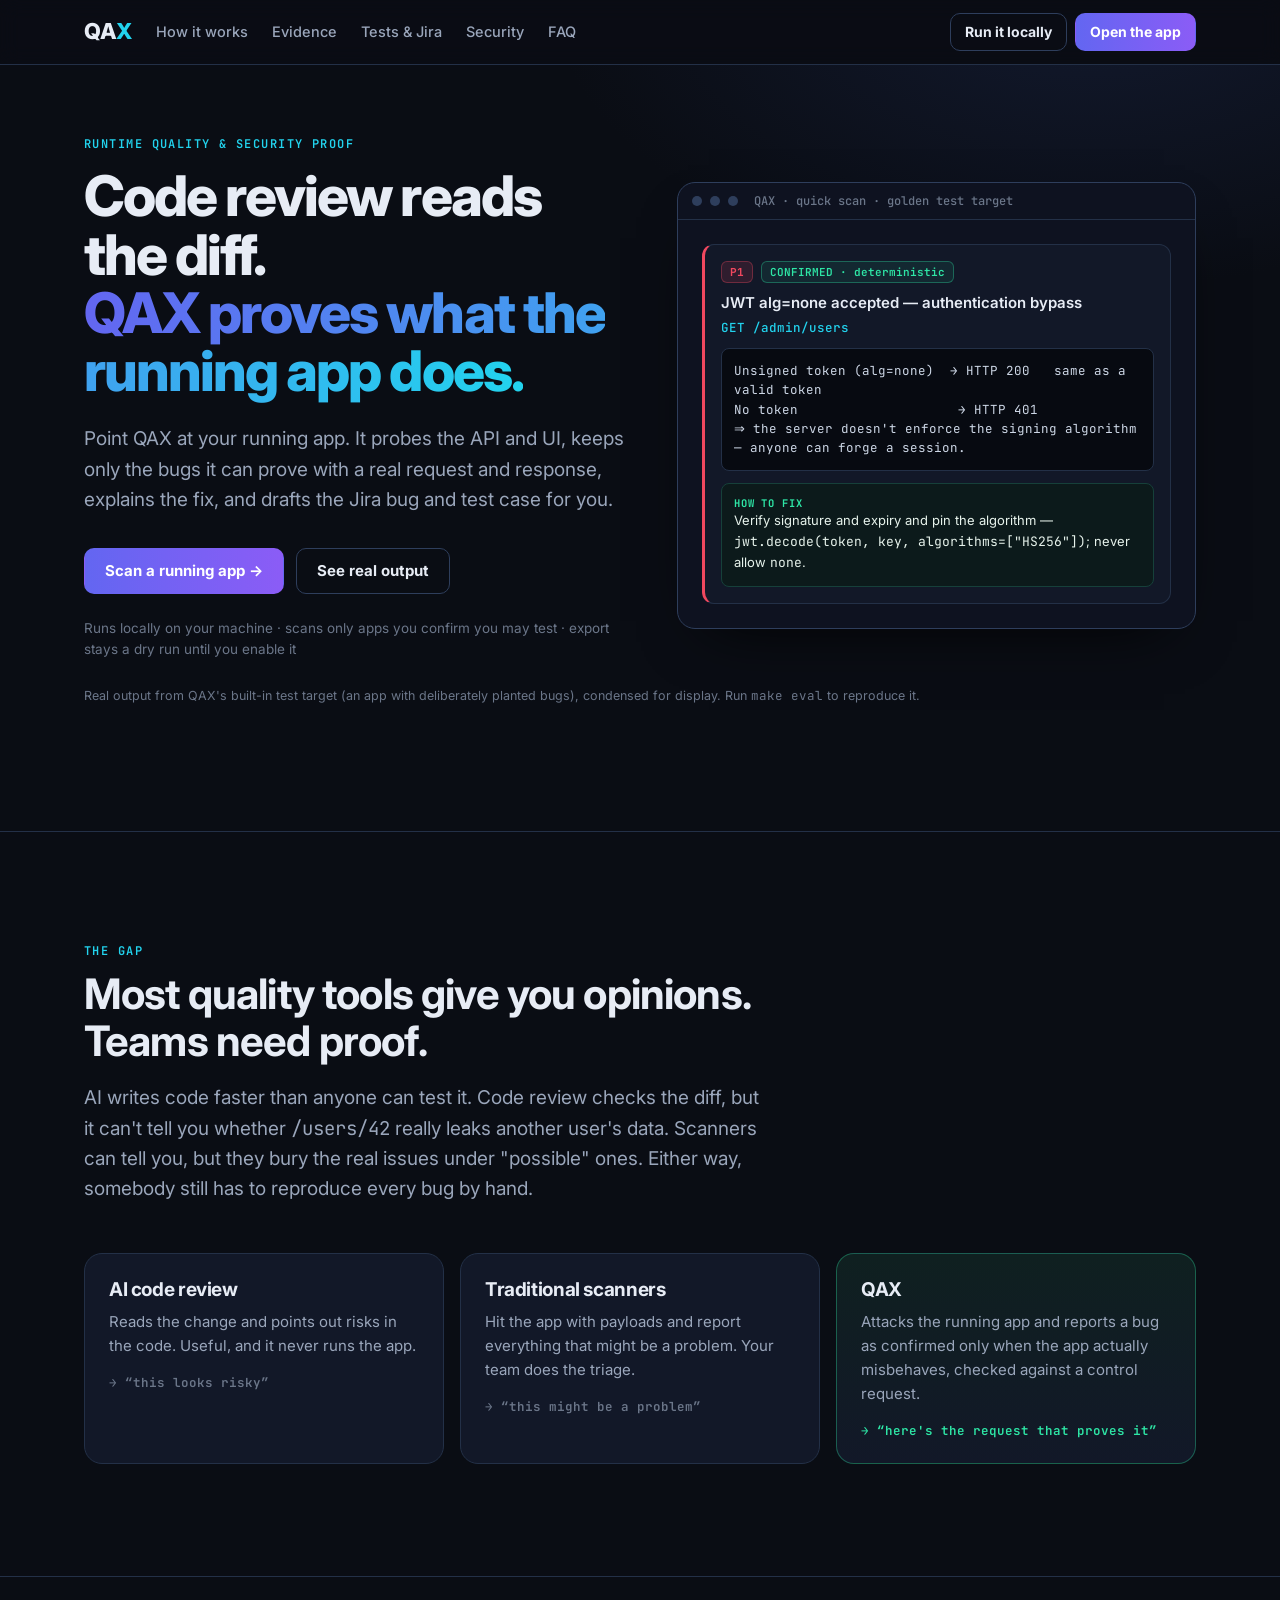
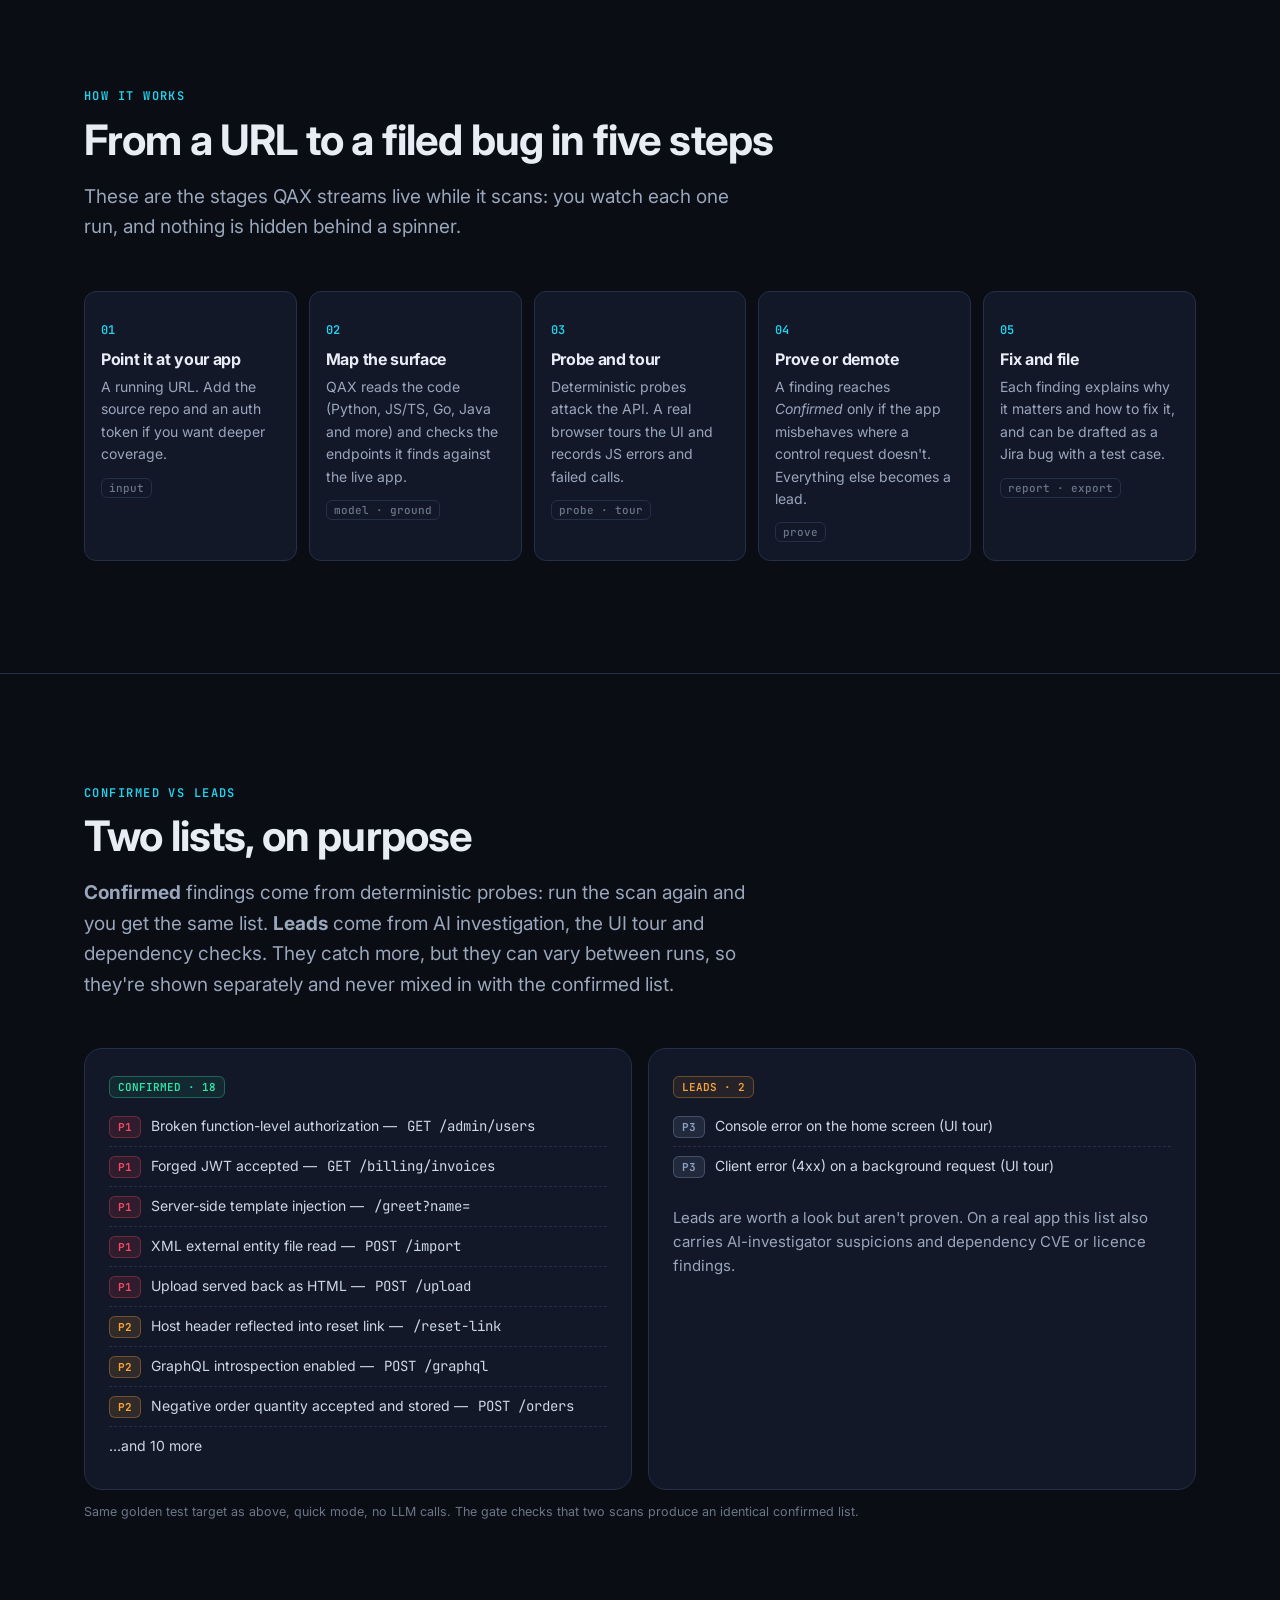
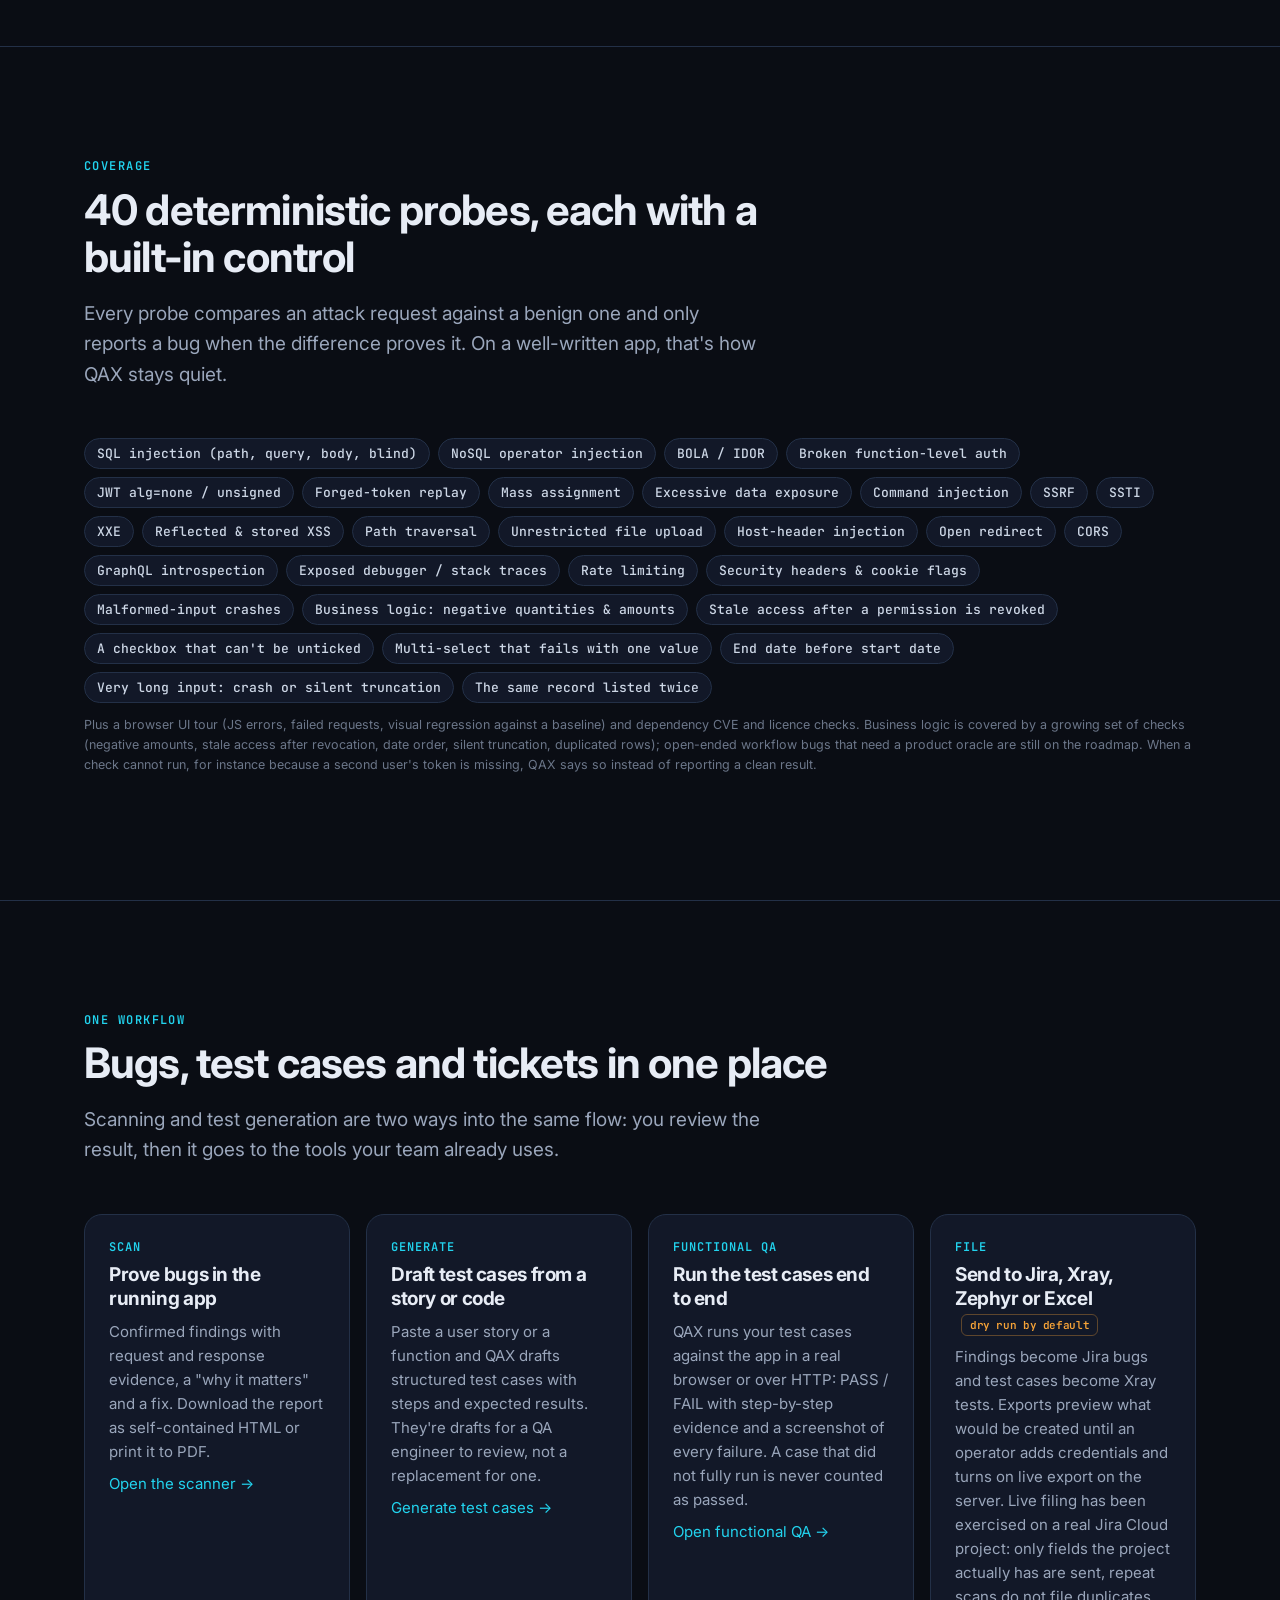
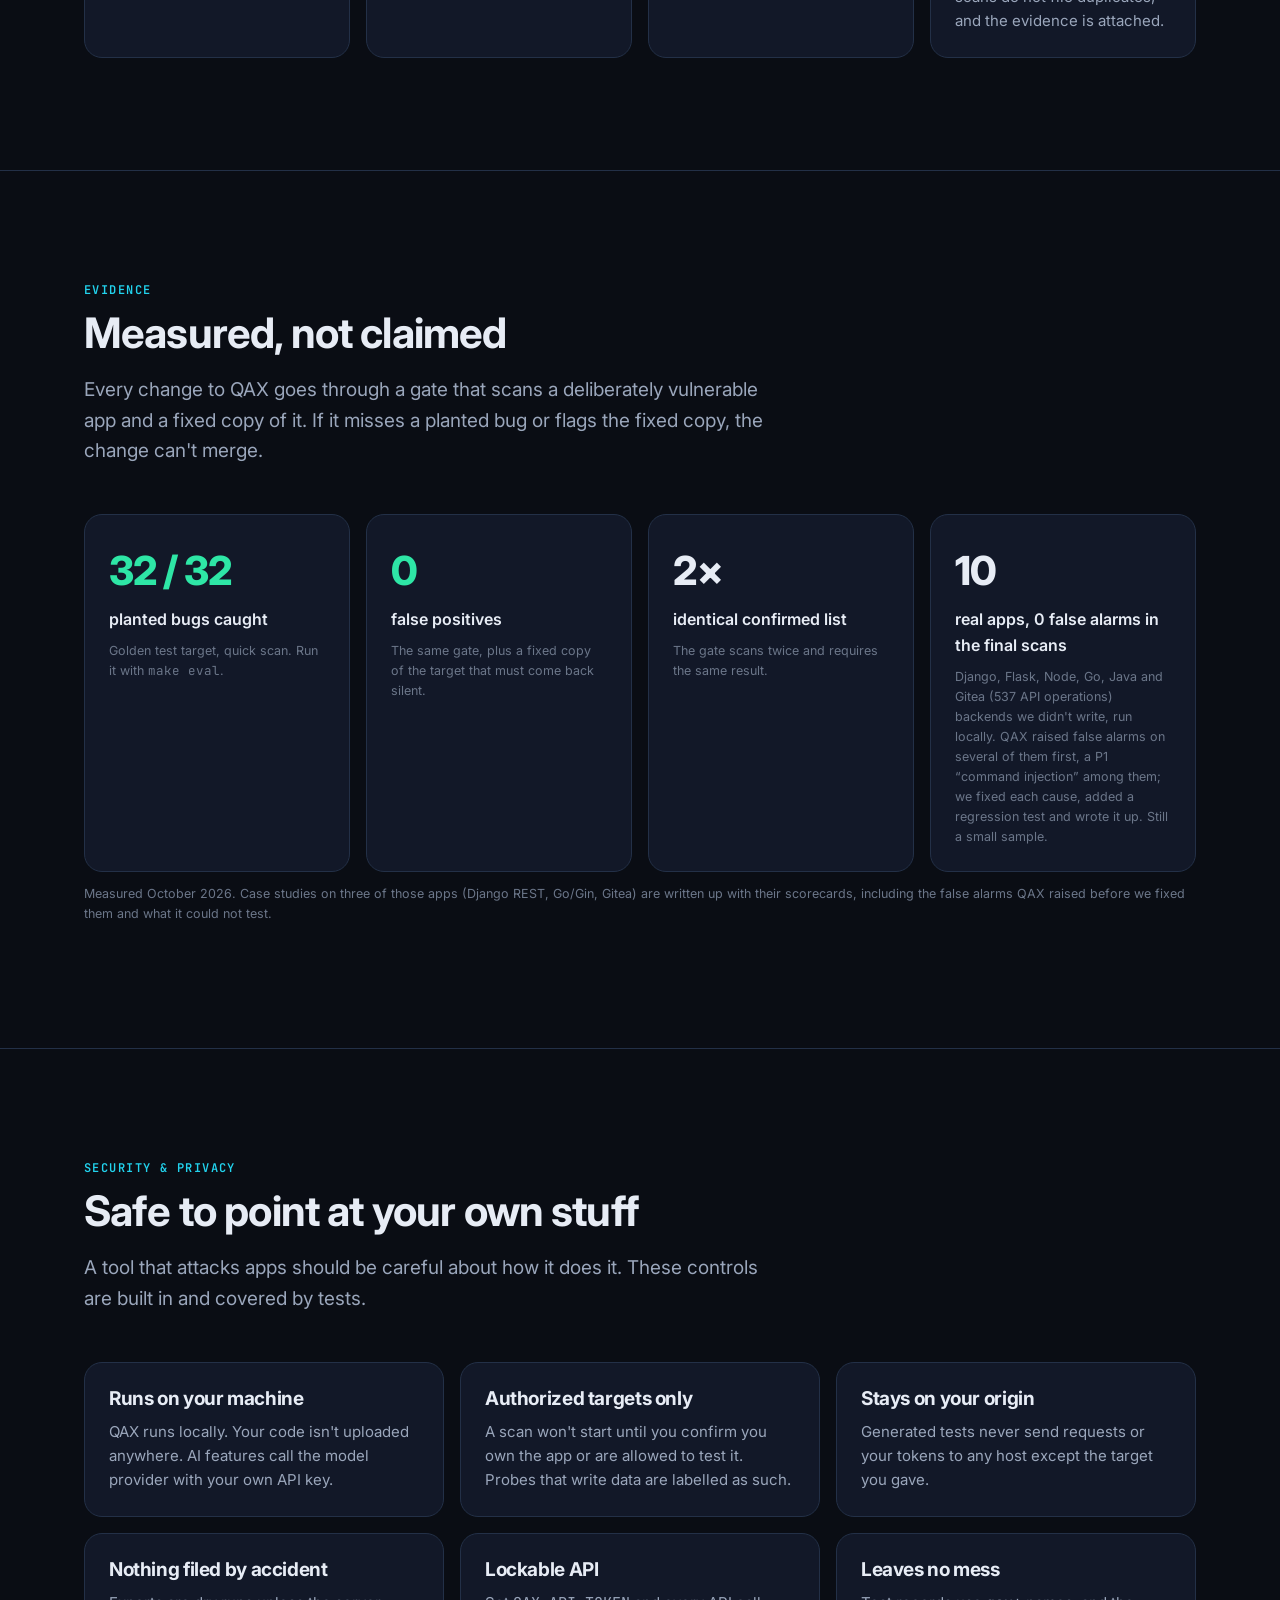
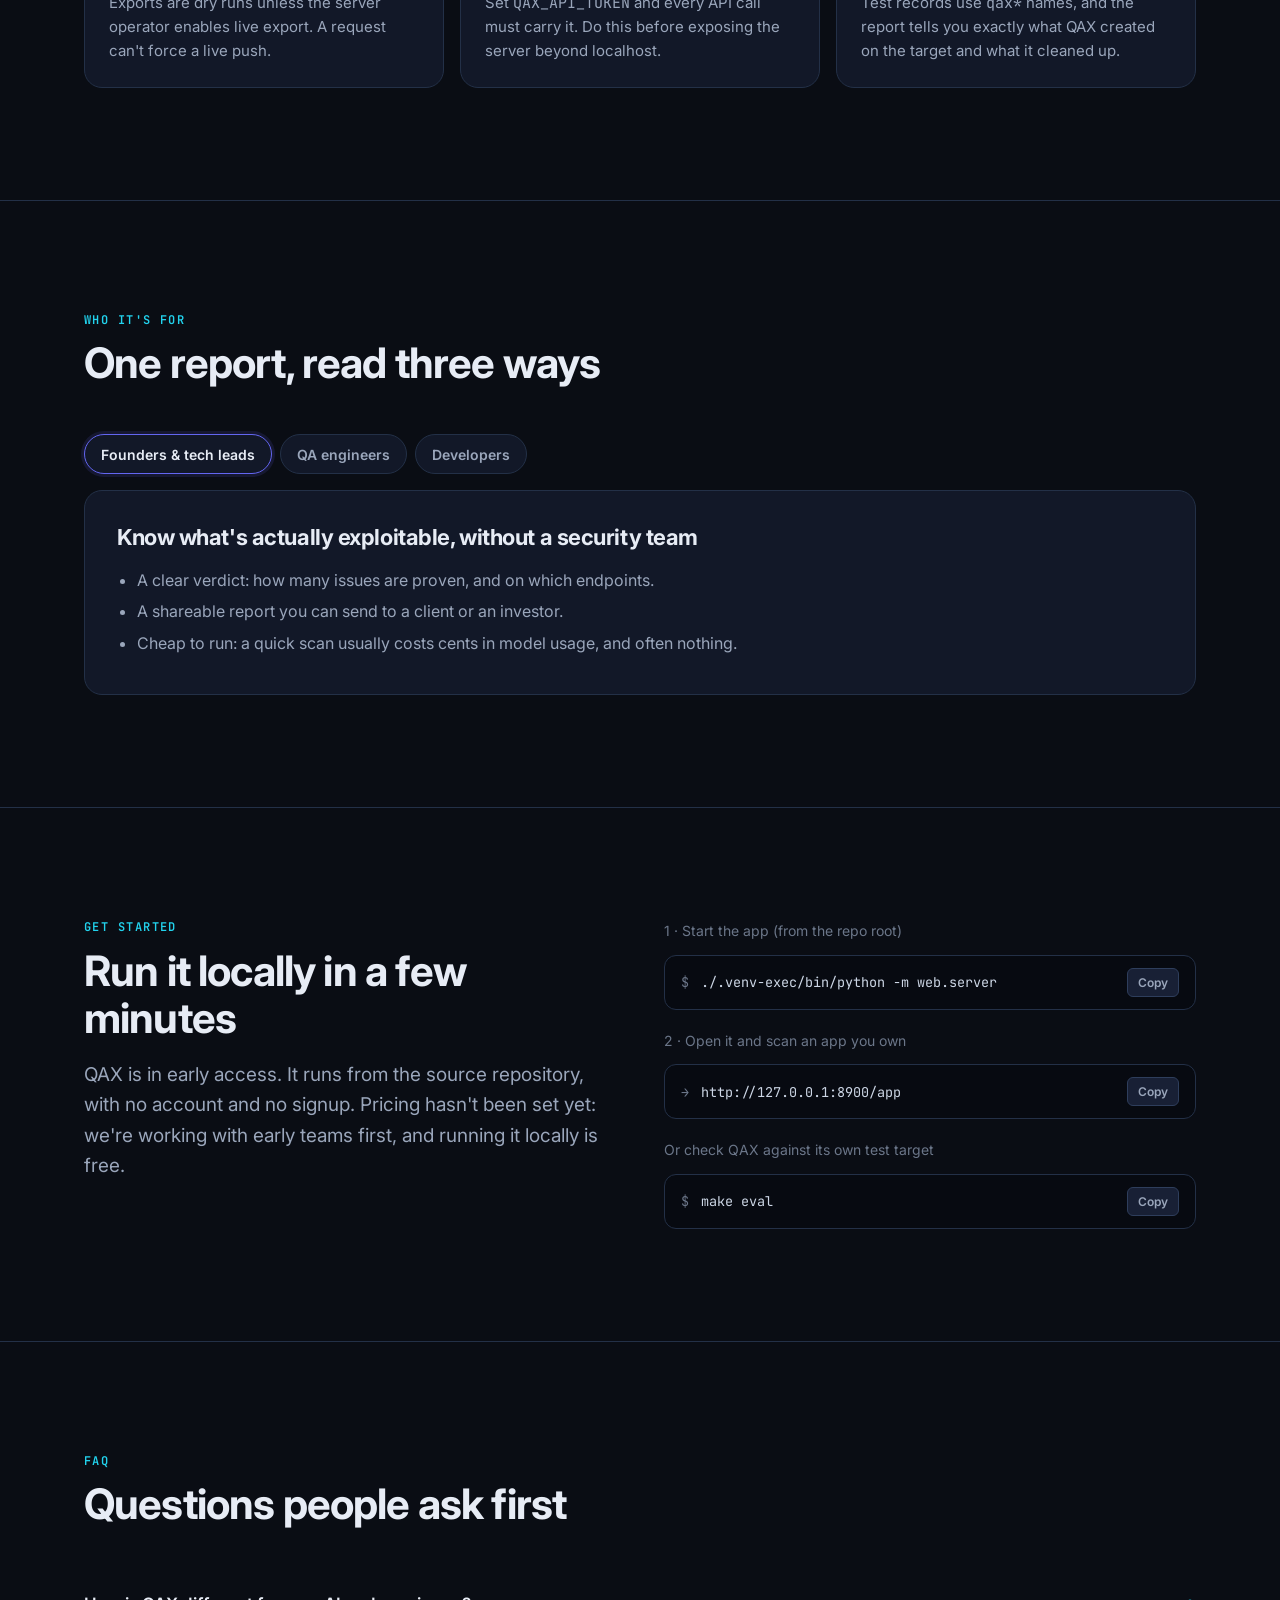
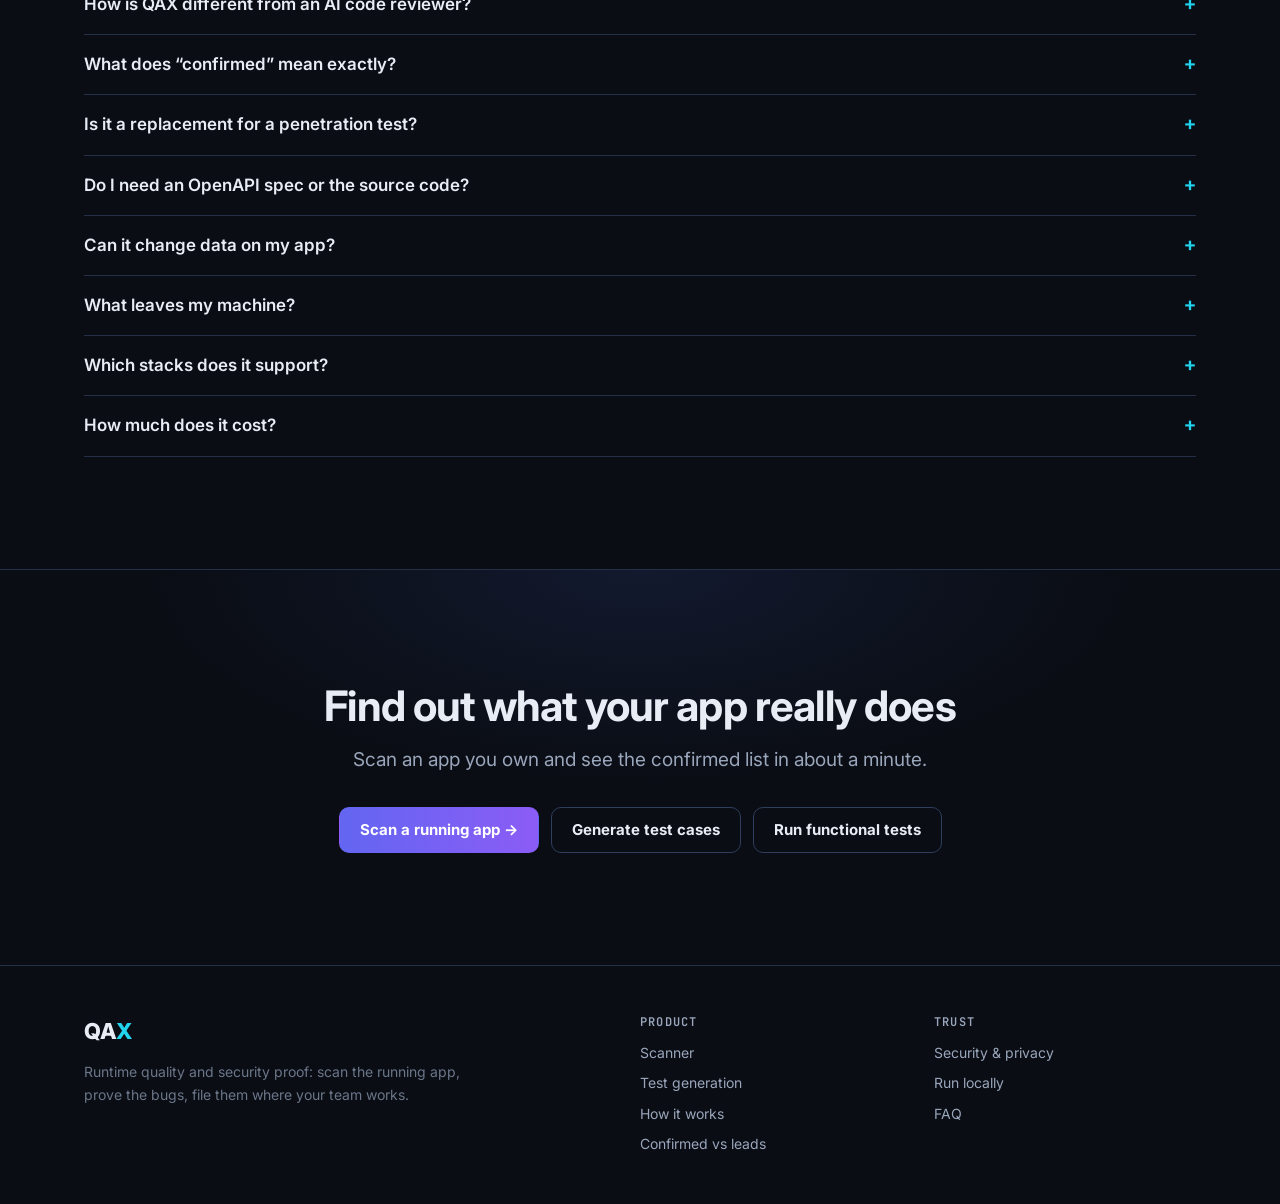
==== commit 851c0c7e: "feat(functional-qa): real browser execution, the third track in the UI, AI healing opt-in Browser en" ====
--- a/web/static/index.html
+++ b/web/static/index.html
@@ -355,13 +355,16 @@
       <h2 id="wf-h">Bugs, test cases and tickets in one place</h2>
       <p class="lead">Scanning and test generation are two ways into the same flow: you review the result, then it goes to the tools your team already uses.</p>
     </div>
-    <div class="grid g3">
+    <div class="grid g4">
       <div class="card"><div class="ic">SCAN</div><h3 style="margin-top:8px">Prove bugs in the running app</h3>
         <p>Confirmed findings with request and response evidence, a "why it matters" and a fix. Download the report as self-contained HTML or print it to PDF.</p>
         <p><a href="/app#scan">Open the scanner →</a></p></div>
       <div class="card"><div class="ic">GENERATE</div><h3 style="margin-top:8px">Draft test cases from a story or code</h3>
         <p>Paste a user story or a function and QAX drafts structured test cases with steps and expected results. They're drafts for a QA engineer to review, not a replacement for one.</p>
         <p><a href="/app#generate">Generate test cases →</a></p></div>
+      <div class="card"><div class="ic">FUNCTIONAL QA</div><h3 style="margin-top:8px">Run the test cases end to end</h3>
+        <p>QAX runs your test cases against the app in a real browser or over HTTP: PASS / FAIL with step-by-step evidence and a screenshot of every failure. A case that did not fully run is never counted as passed.</p>
+        <p><a href="/app#functional">Open functional QA →</a></p></div>
       <div class="card"><div class="ic">FILE</div><h3 style="margin-top:8px">Send to Jira, Xray, Zephyr or Excel <span class="status pre">dry run by default</span></h3>
         <p>Findings become Jira bugs and test cases become Xray tests. Exports preview what would be created until an operator adds credentials and turns on live export on the server. Live filing has been exercised on a real Jira Cloud project: only fields the project actually has are sent, repeat scans do not file duplicates, and the evidence is attached.</p></div>
     </div>
@@ -479,6 +482,7 @@
     <div class="cta-row">
       <a href="/app#scan" class="btn btn-primary">Scan a running app →</a>
       <a href="/app#generate" class="btn btn-ghost">Generate test cases</a>
+      <a href="/app#functional" class="btn btn-ghost">Run functional tests</a>
     </div>
   </div>
 </section>
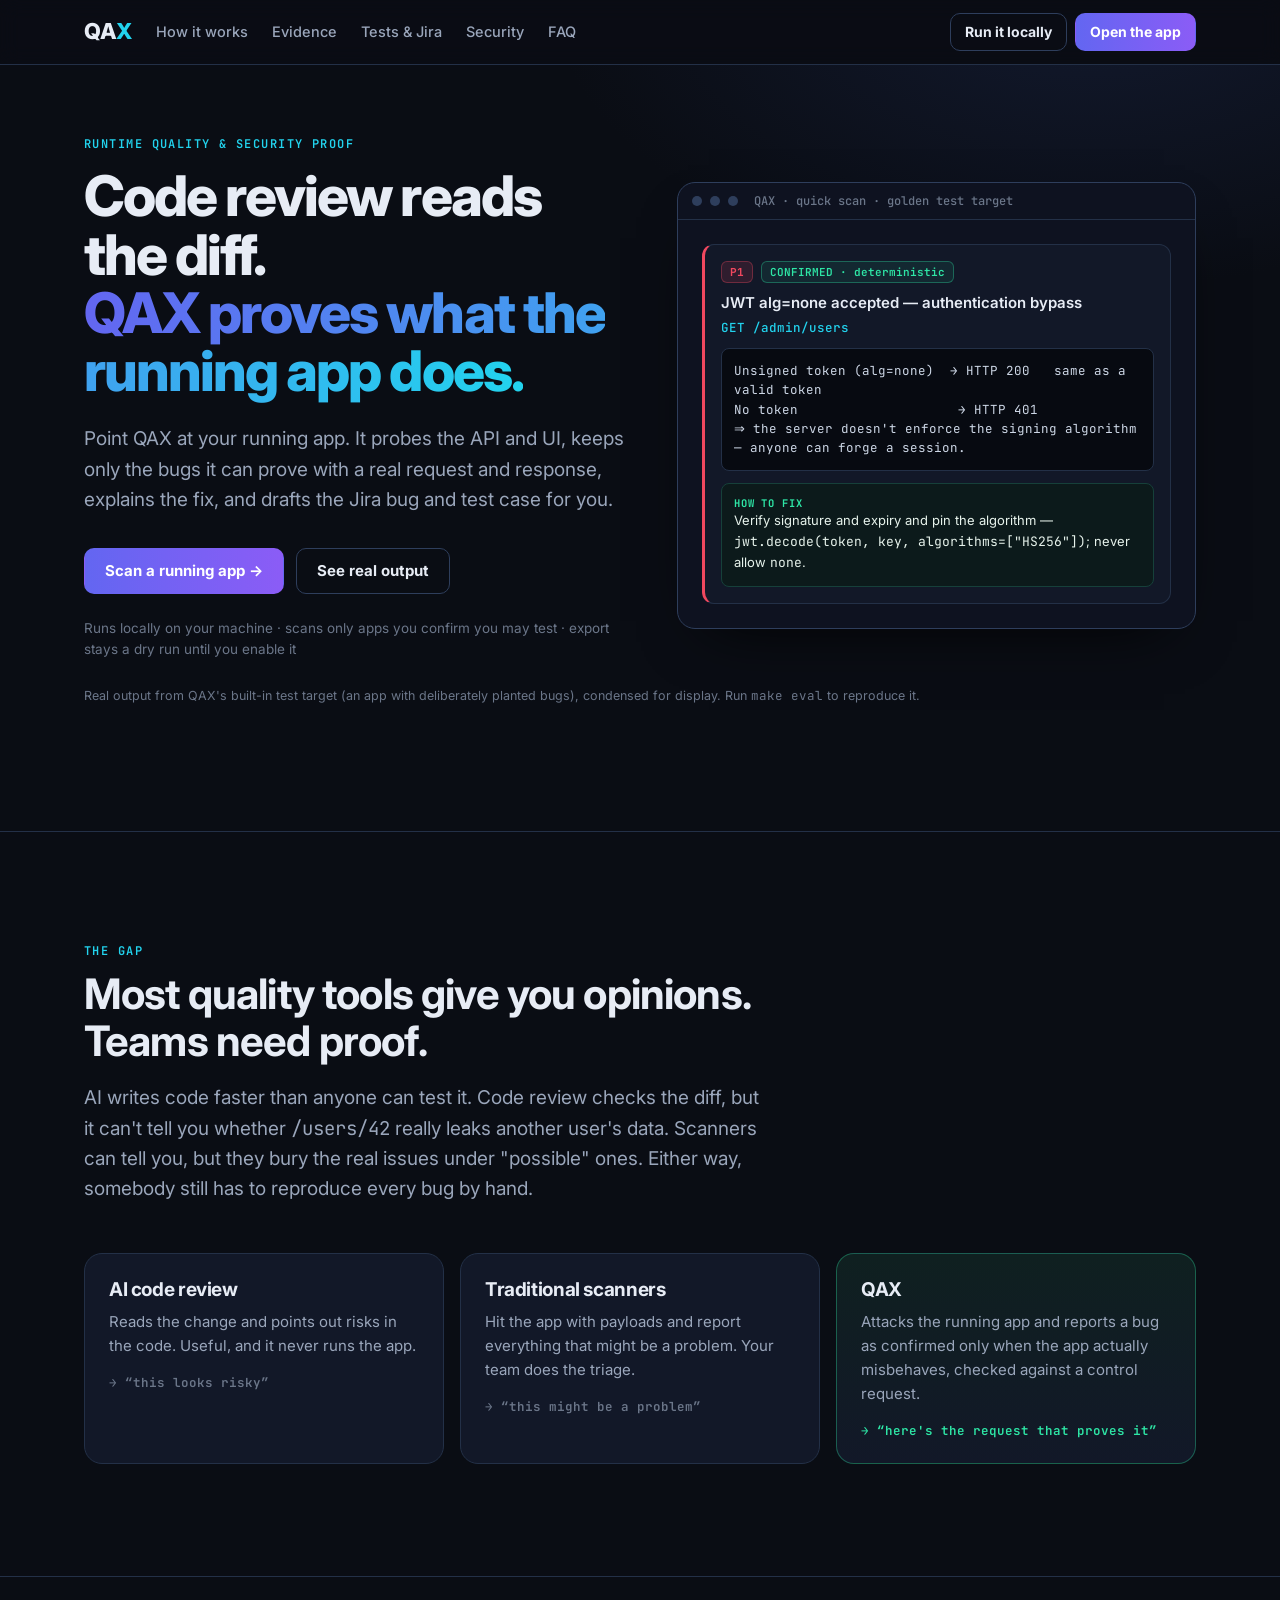
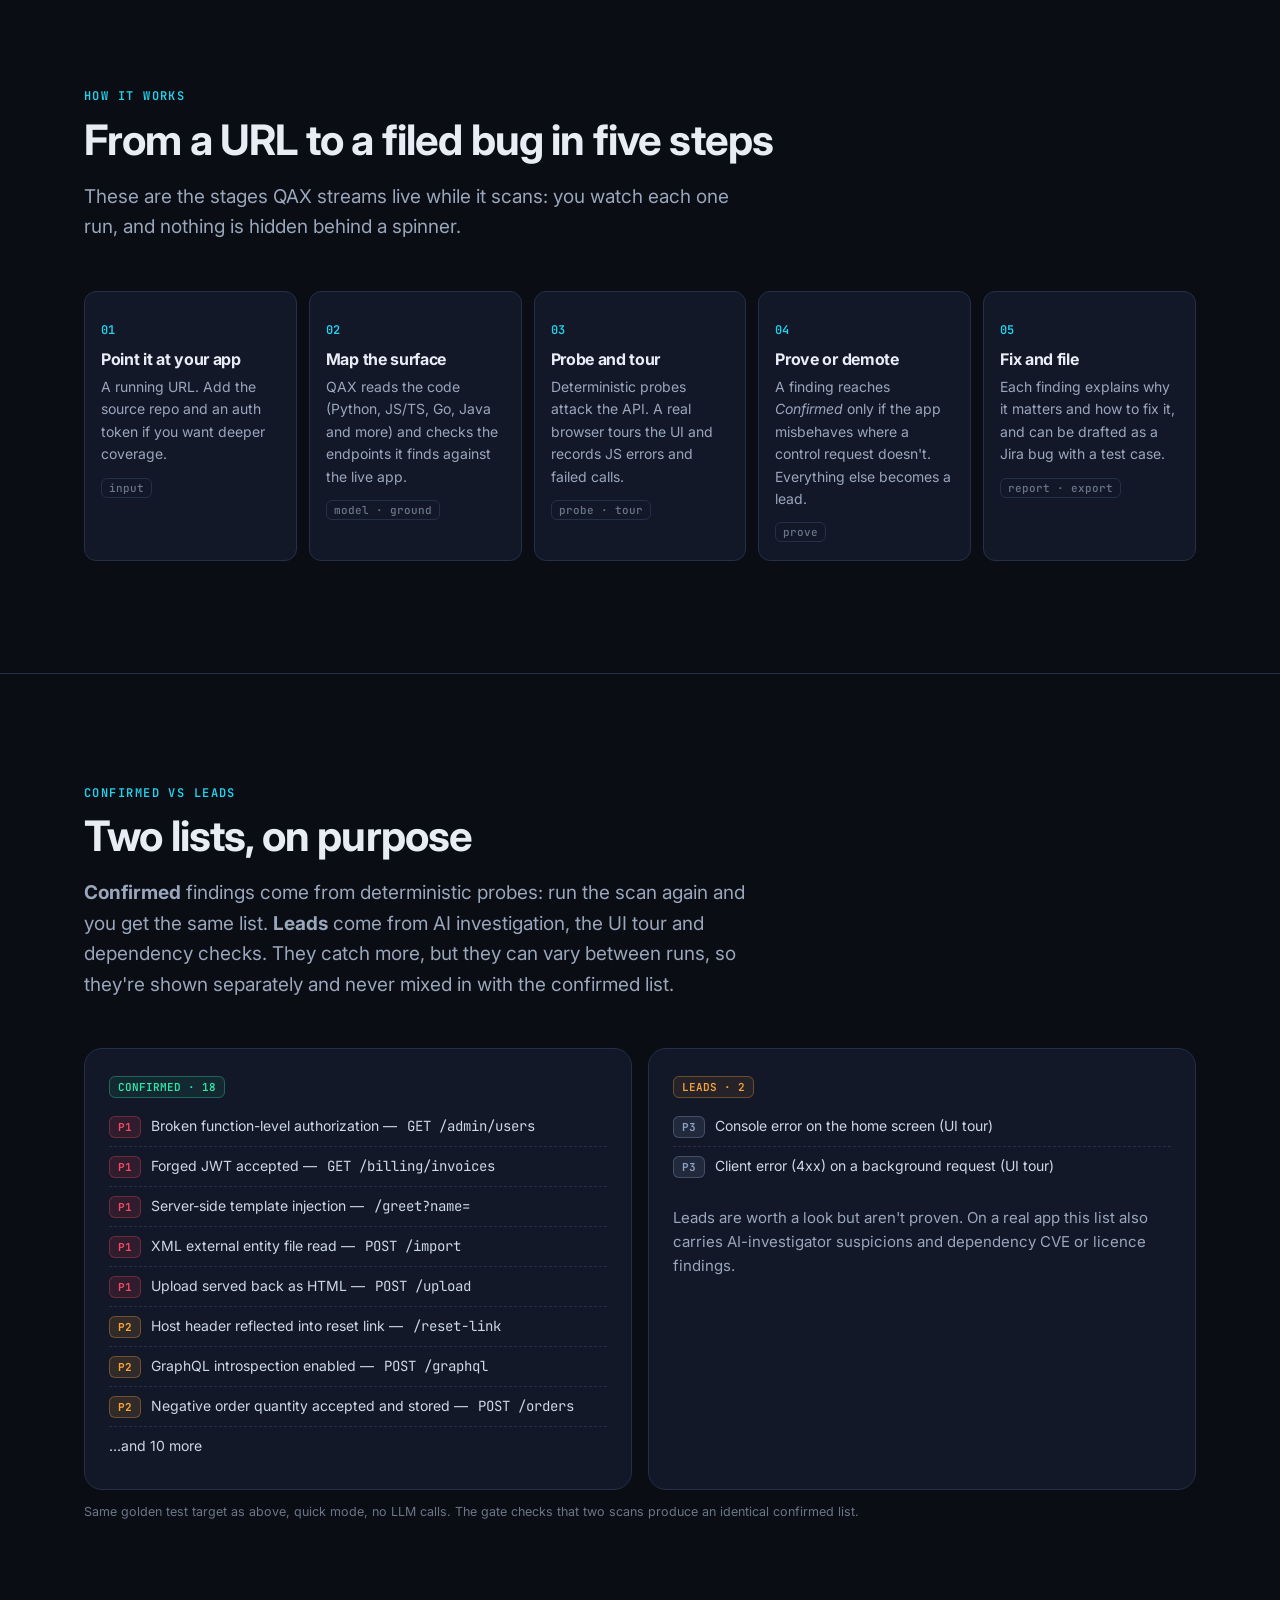
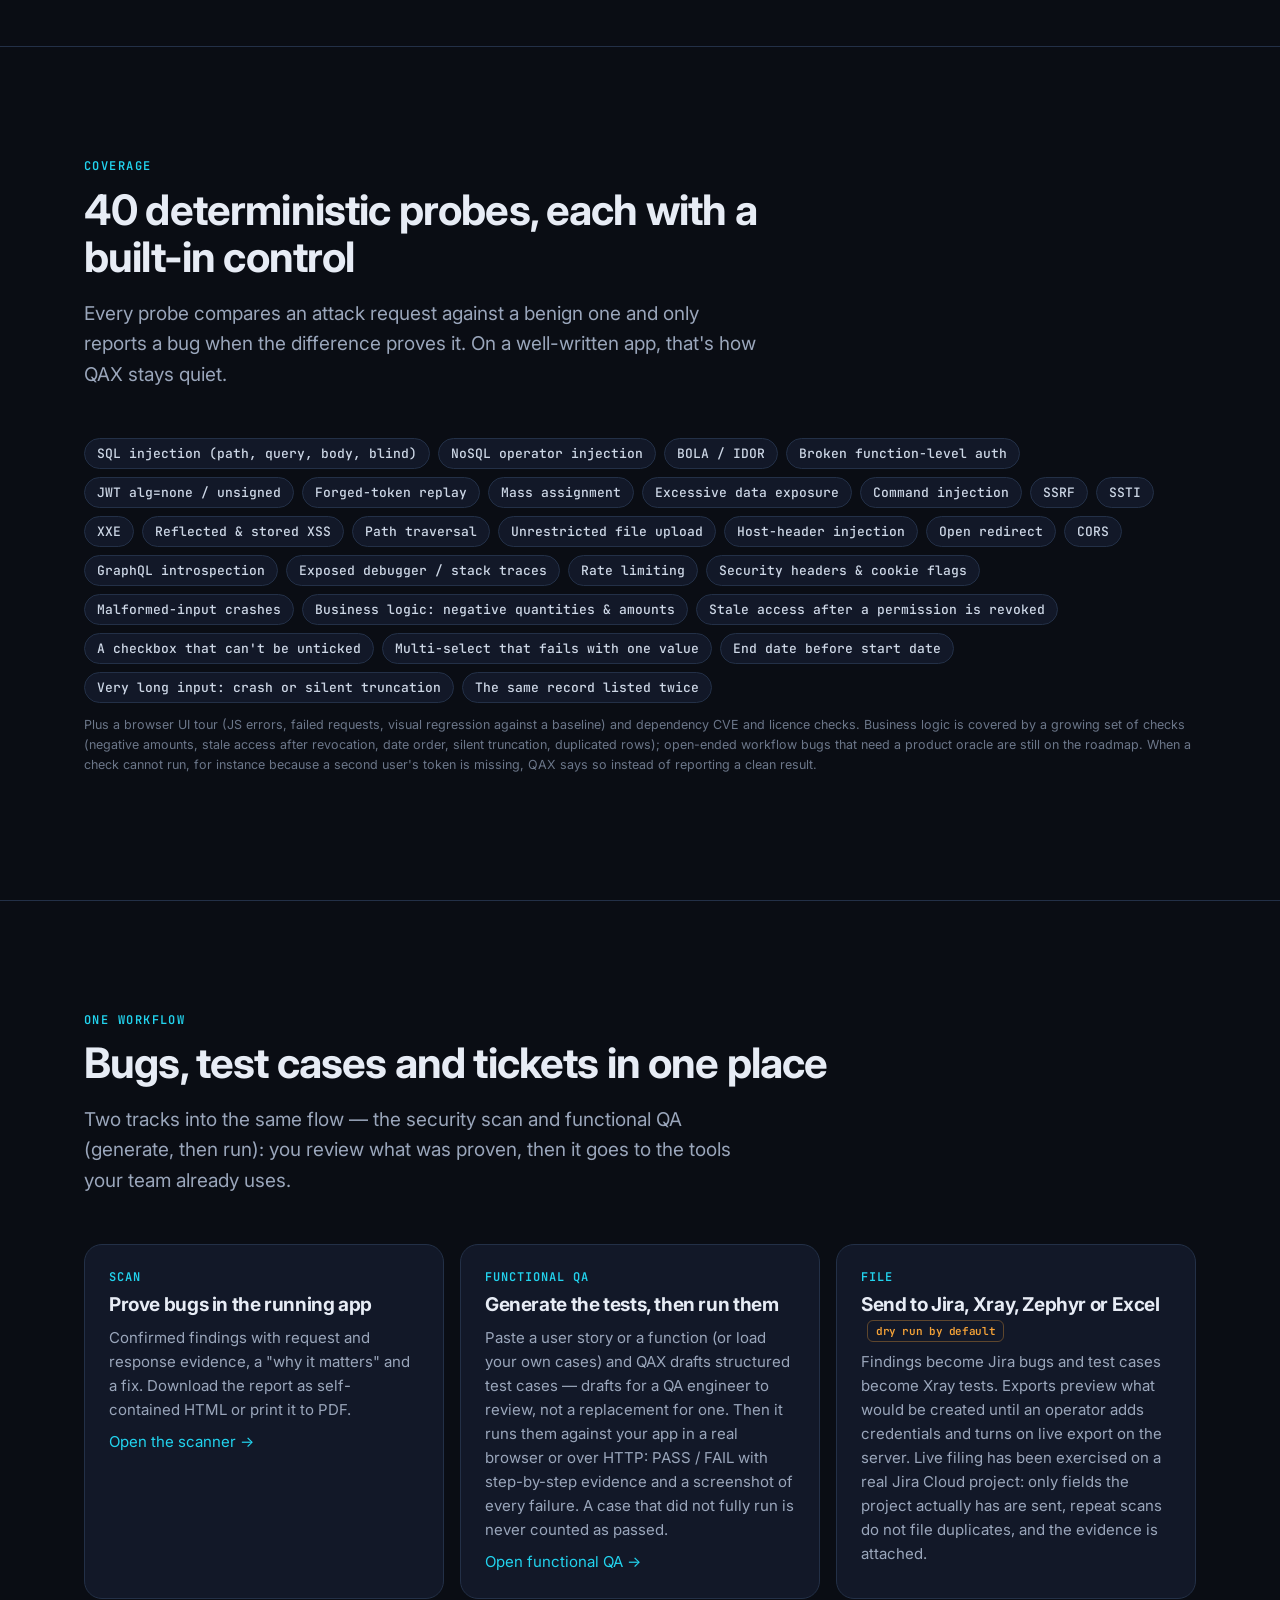
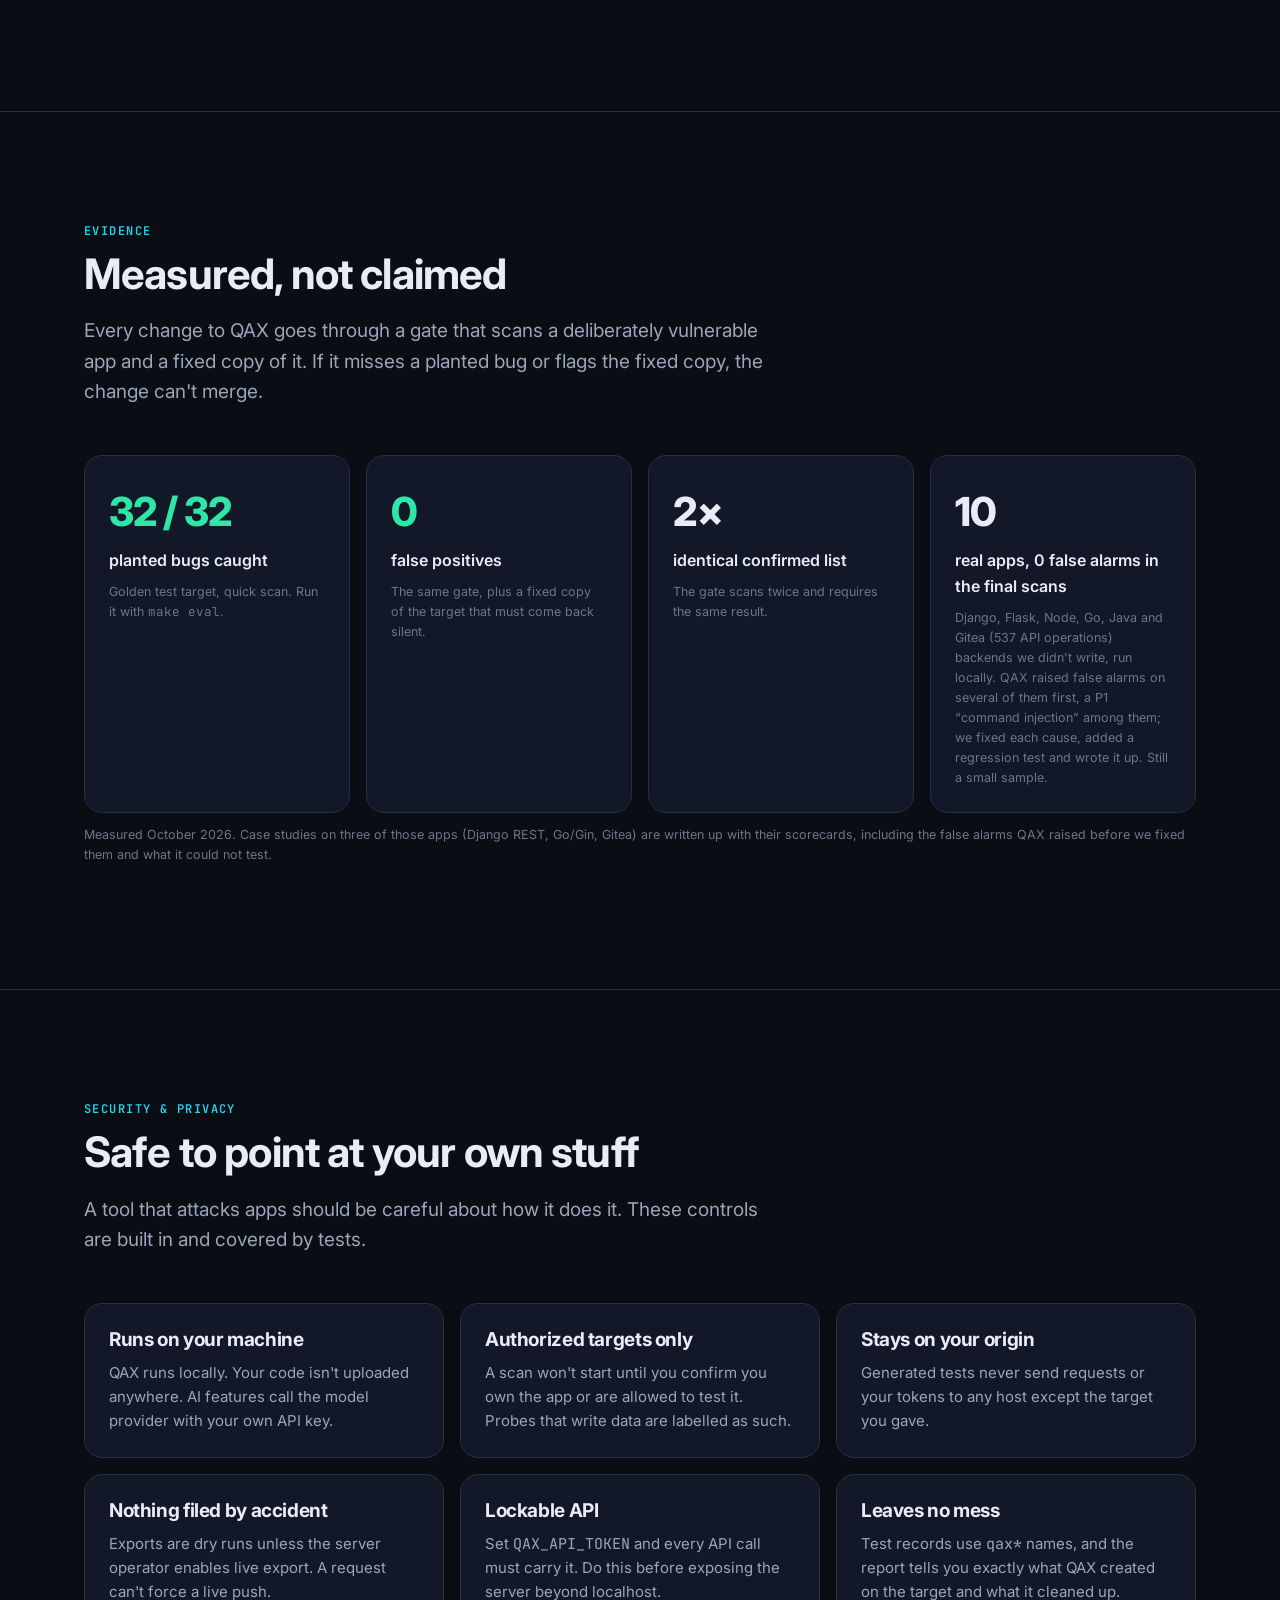
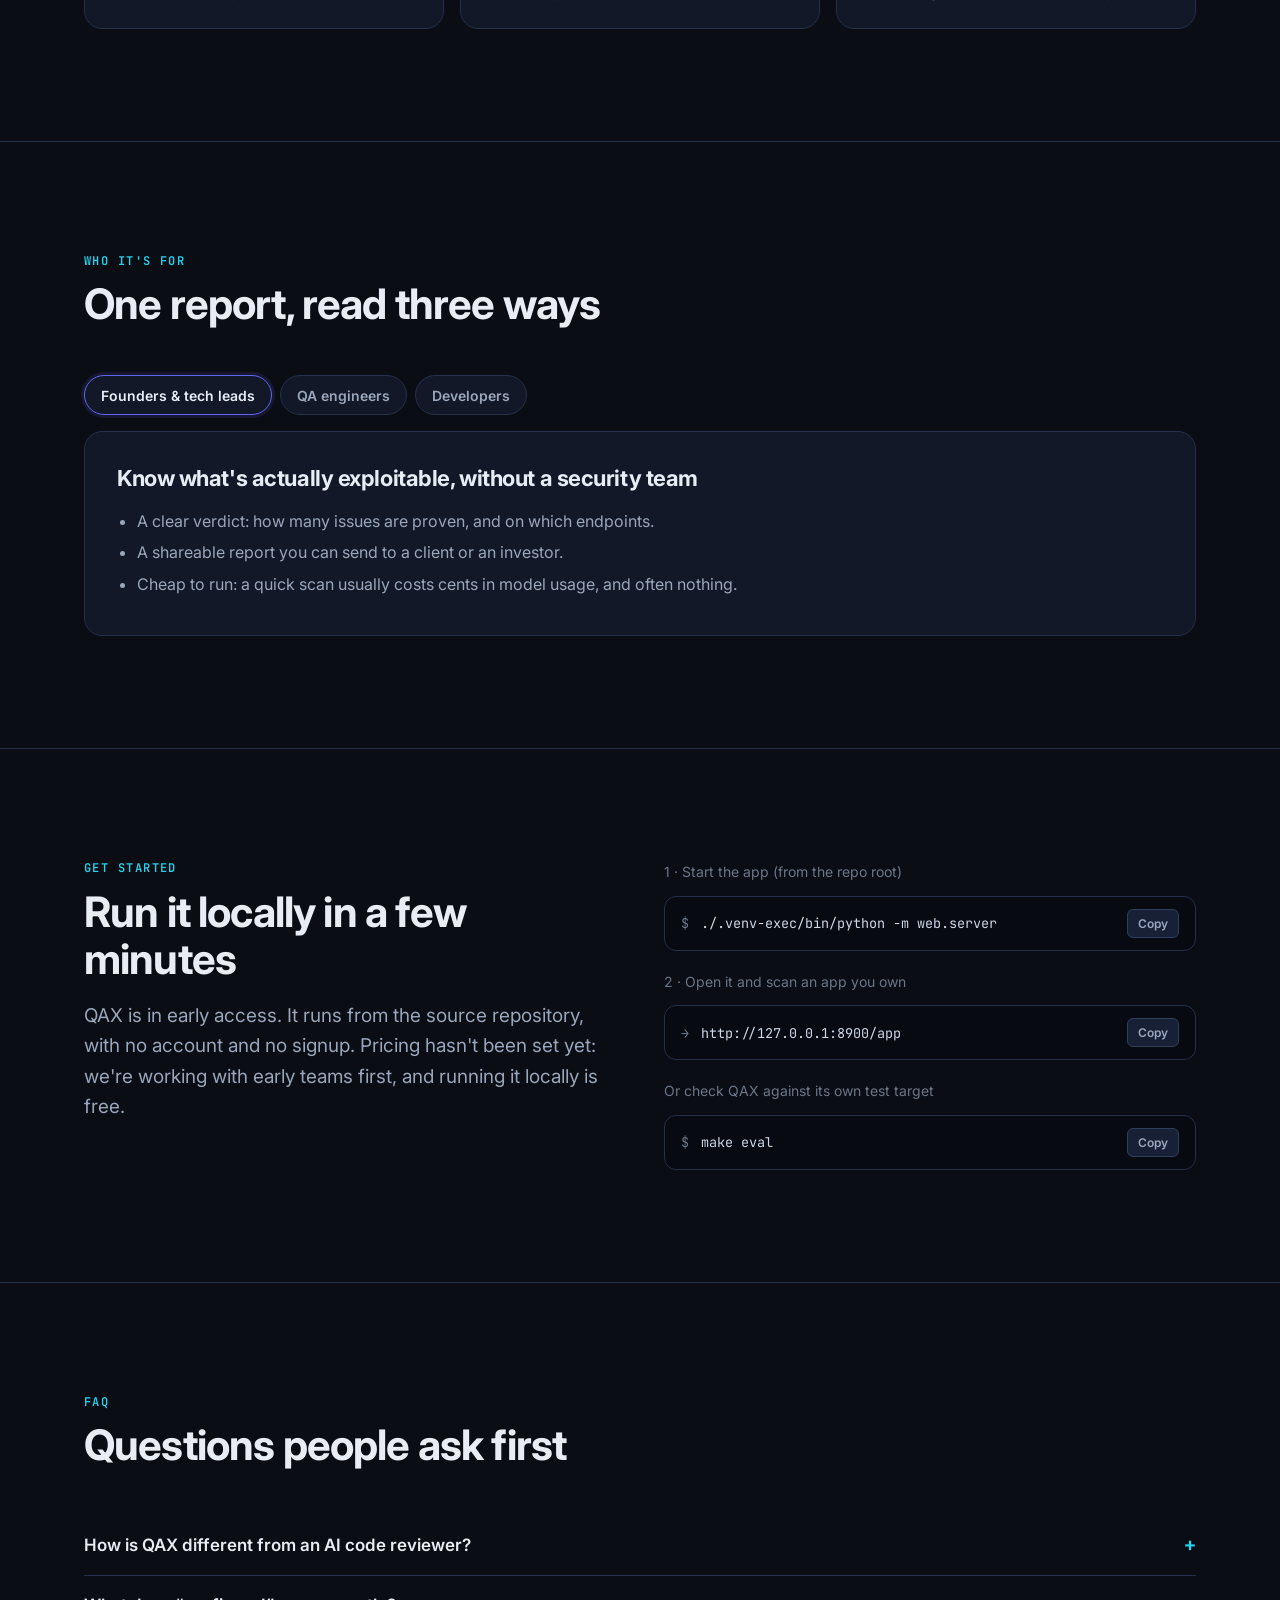
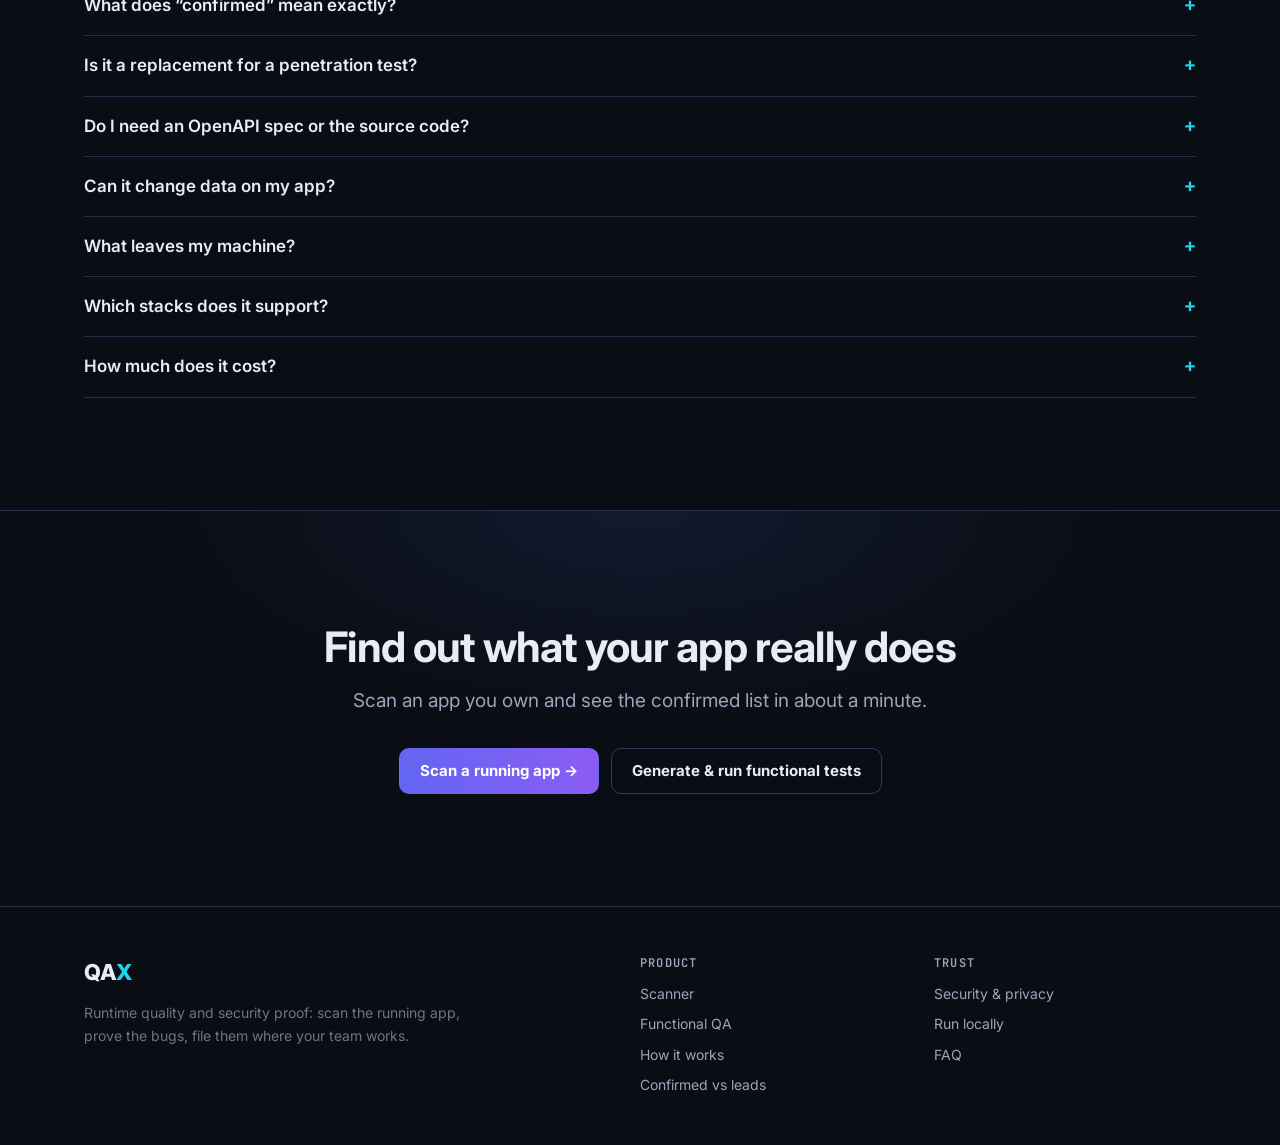
==== commit 672fc826: "feat(ui)+fix: two tracks (Scan · Functional QA); close the open items from the linkding run UI: the " ====
--- a/web/static/index.html
+++ b/web/static/index.html
@@ -353,17 +353,14 @@
     <div class="sec-head">
       <div class="eyebrow">One workflow</div>
       <h2 id="wf-h">Bugs, test cases and tickets in one place</h2>
-      <p class="lead">Scanning and test generation are two ways into the same flow: you review the result, then it goes to the tools your team already uses.</p>
-    </div>
-    <div class="grid g4">
+      <p class="lead">Two tracks into the same flow — the security scan and functional QA (generate, then run): you review what was proven, then it goes to the tools your team already uses.</p>
+    </div>
+    <div class="grid g3">
       <div class="card"><div class="ic">SCAN</div><h3 style="margin-top:8px">Prove bugs in the running app</h3>
         <p>Confirmed findings with request and response evidence, a "why it matters" and a fix. Download the report as self-contained HTML or print it to PDF.</p>
         <p><a href="/app#scan">Open the scanner →</a></p></div>
-      <div class="card"><div class="ic">GENERATE</div><h3 style="margin-top:8px">Draft test cases from a story or code</h3>
-        <p>Paste a user story or a function and QAX drafts structured test cases with steps and expected results. They're drafts for a QA engineer to review, not a replacement for one.</p>
-        <p><a href="/app#generate">Generate test cases →</a></p></div>
-      <div class="card"><div class="ic">FUNCTIONAL QA</div><h3 style="margin-top:8px">Run the test cases end to end</h3>
-        <p>QAX runs your test cases against the app in a real browser or over HTTP: PASS / FAIL with step-by-step evidence and a screenshot of every failure. A case that did not fully run is never counted as passed.</p>
+      <div class="card"><div class="ic">FUNCTIONAL QA</div><h3 style="margin-top:8px">Generate the tests, then run them</h3>
+        <p>Paste a user story or a function (or load your own cases) and QAX drafts structured test cases — drafts for a QA engineer to review, not a replacement for one. Then it runs them against your app in a real browser or over HTTP: PASS / FAIL with step-by-step evidence and a screenshot of every failure. A case that did not fully run is never counted as passed.</p>
         <p><a href="/app#functional">Open functional QA →</a></p></div>
       <div class="card"><div class="ic">FILE</div><h3 style="margin-top:8px">Send to Jira, Xray, Zephyr or Excel <span class="status pre">dry run by default</span></h3>
         <p>Findings become Jira bugs and test cases become Xray tests. Exports preview what would be created until an operator adds credentials and turns on live export on the server. Live filing has been exercised on a real Jira Cloud project: only fields the project actually has are sent, repeat scans do not file duplicates, and the evidence is attached.</p></div>
@@ -468,7 +465,7 @@
     <details class="q"><summary>Is it a replacement for a penetration test?</summary><p>No. QAX covers a defined set of bug classes (listed above) automatically and repeatably. Most business-logic flaws and chained attacks still need a human. QAX has a first business-logic check, and more are on the roadmap.</p></details>
     <details class="q"><summary>Do I need an OpenAPI spec or the source code?</summary><p>No, though both help. QAX can scan from a URL alone, using common-path discovery and a UI tour. With source it maps endpoints from the code and checks them against the live app.</p></details>
     <details class="q"><summary>Can it change data on my app?</summary><p>Some probes create disposable records to test access control. They're labelled as writing data, use <code>qax*</code> names, and the report lists what was created and cleaned up. Only scan apps you're allowed to test, ideally staging.</p></details>
-    <details class="q"><summary>What leaves my machine?</summary><p>The scanning engine runs locally. The AI features (deeper investigation, test generation) send prompts to the model provider using your API key. Jira or Xray only receive data if you configure credentials and enable live export.</p></details>
+    <details class="q"><summary>What leaves my machine?</summary><p>The scanning engine and the test runner run locally. The AI features (deeper investigation, test generation) send prompts to the model provider using your API key. Running tests sends nothing to the AI provider unless you turn on AI healing (<code>--ai-heal</code>), which sends the page of a failing step; selector discovery uses AI only with <code>discover --ai</code>. Jira or Xray only receive data if you configure credentials and enable live export.</p></details>
     <details class="q"><summary>Which stacks does it support?</summary><p>QAX has been run on Python (Flask, FastAPI), Node/Express, Go/Gin and Java/Spring apps. The code reader also understands Ruby, PHP, C#, Kotlin, Rust and more, but those have been tested less.</p></details>
     <details class="q"><summary>How much does it cost?</summary><p>Running it locally is free during early access. You pay your model provider for AI features: a quick scan typically costs cents or nothing, and a deep scan has measured around $0.40. Paid plans will come later.</p></details>
   </div>
@@ -481,8 +478,7 @@
     <p class="lead">Scan an app you own and see the confirmed list in about a minute.</p>
     <div class="cta-row">
       <a href="/app#scan" class="btn btn-primary">Scan a running app →</a>
-      <a href="/app#generate" class="btn btn-ghost">Generate test cases</a>
-      <a href="/app#functional" class="btn btn-ghost">Run functional tests</a>
+      <a href="/app#functional" class="btn btn-ghost">Generate &amp; run functional tests</a>
     </div>
   </div>
 </section>
@@ -492,7 +488,7 @@
   <div class="wrap">
     <div><a href="/" class="logo">QA<span>X</span></a>
       <p style="margin-top:12px;max-width:380px">Runtime quality and security proof: scan the running app, prove the bugs, file them where your team works.</p></div>
-    <div><h4>Product</h4><ul><li><a href="/app#scan">Scanner</a></li><li><a href="/app#generate">Test generation</a></li><li><a href="#how">How it works</a></li><li><a href="#evidence">Confirmed vs leads</a></li></ul></div>
+    <div><h4>Product</h4><ul><li><a href="/app#scan">Scanner</a></li><li><a href="/app#functional">Functional QA</a></li><li><a href="#how">How it works</a></li><li><a href="#evidence">Confirmed vs leads</a></li></ul></div>
     <div><h4>Trust</h4><ul><li><a href="#security">Security &amp; privacy</a></li><li><a href="#start">Run locally</a></li><li><a href="#faq">FAQ</a></li></ul></div>
   </div>
 </footer>
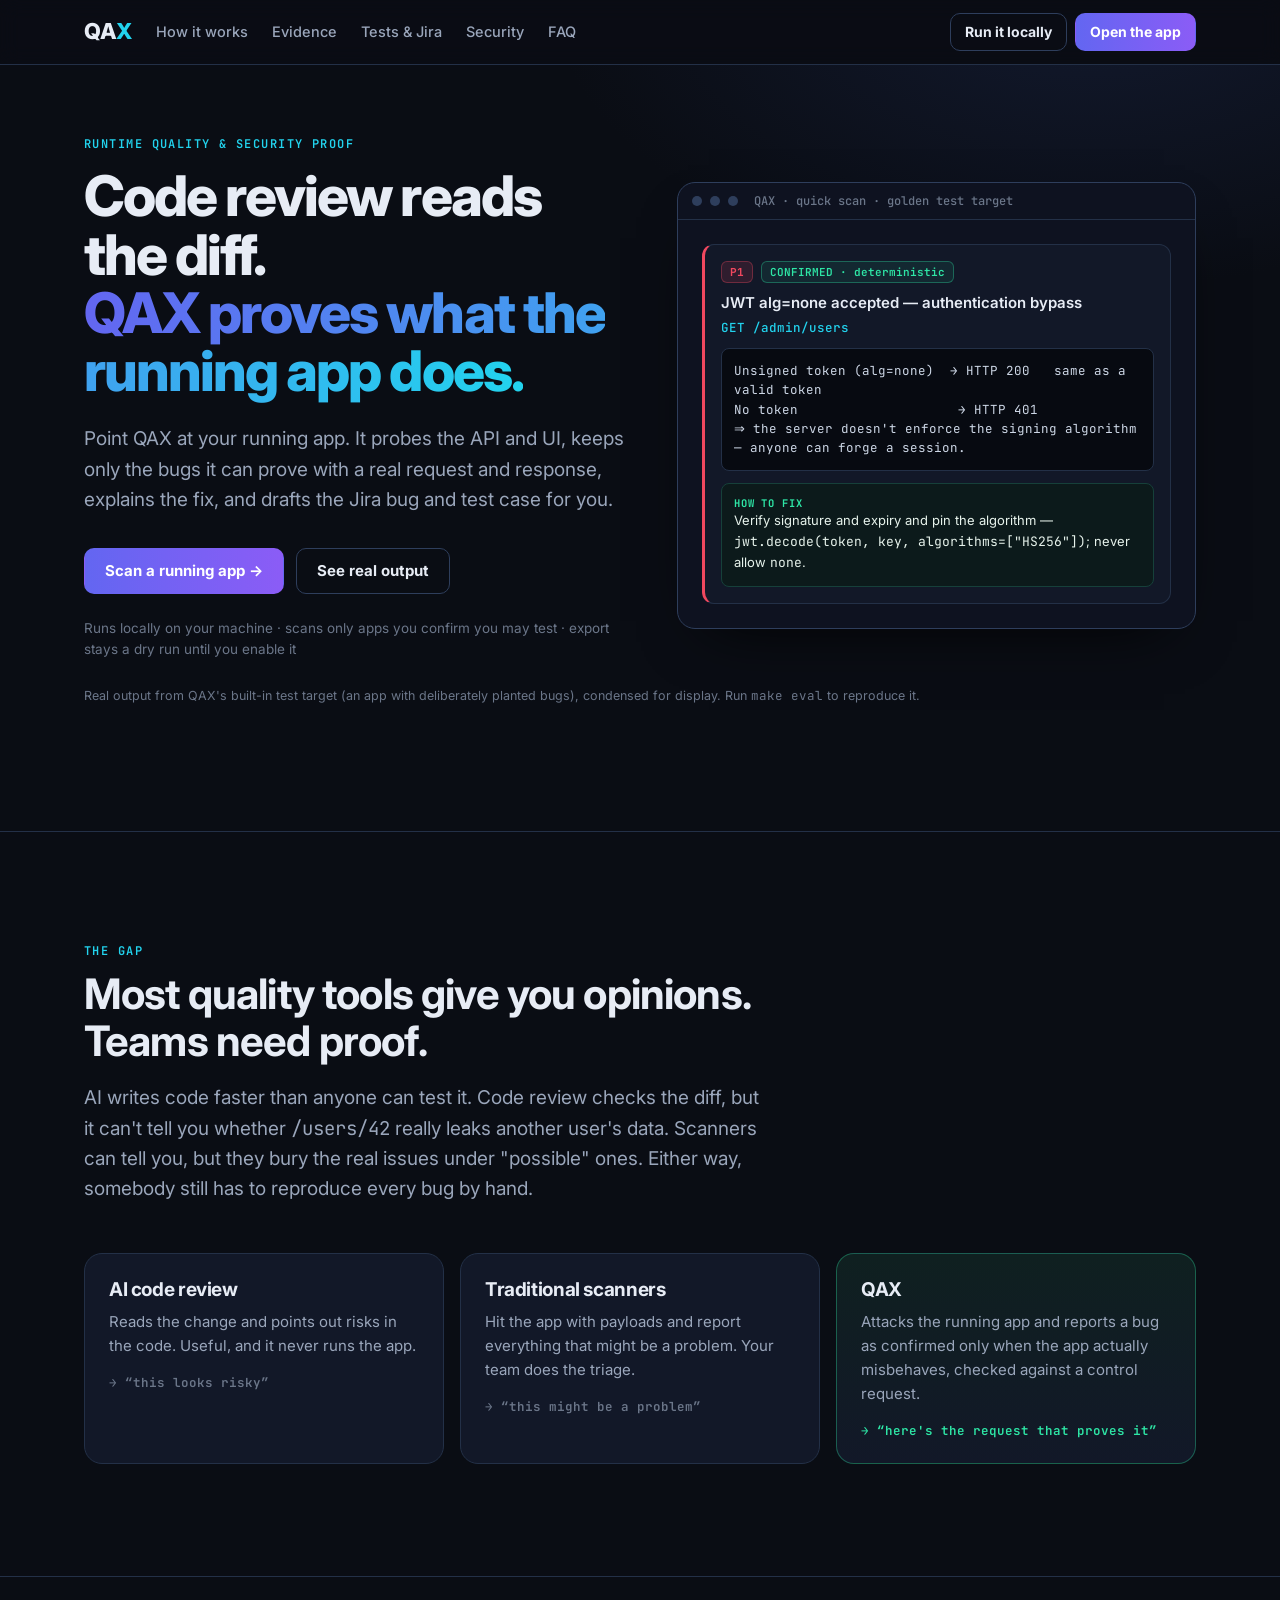
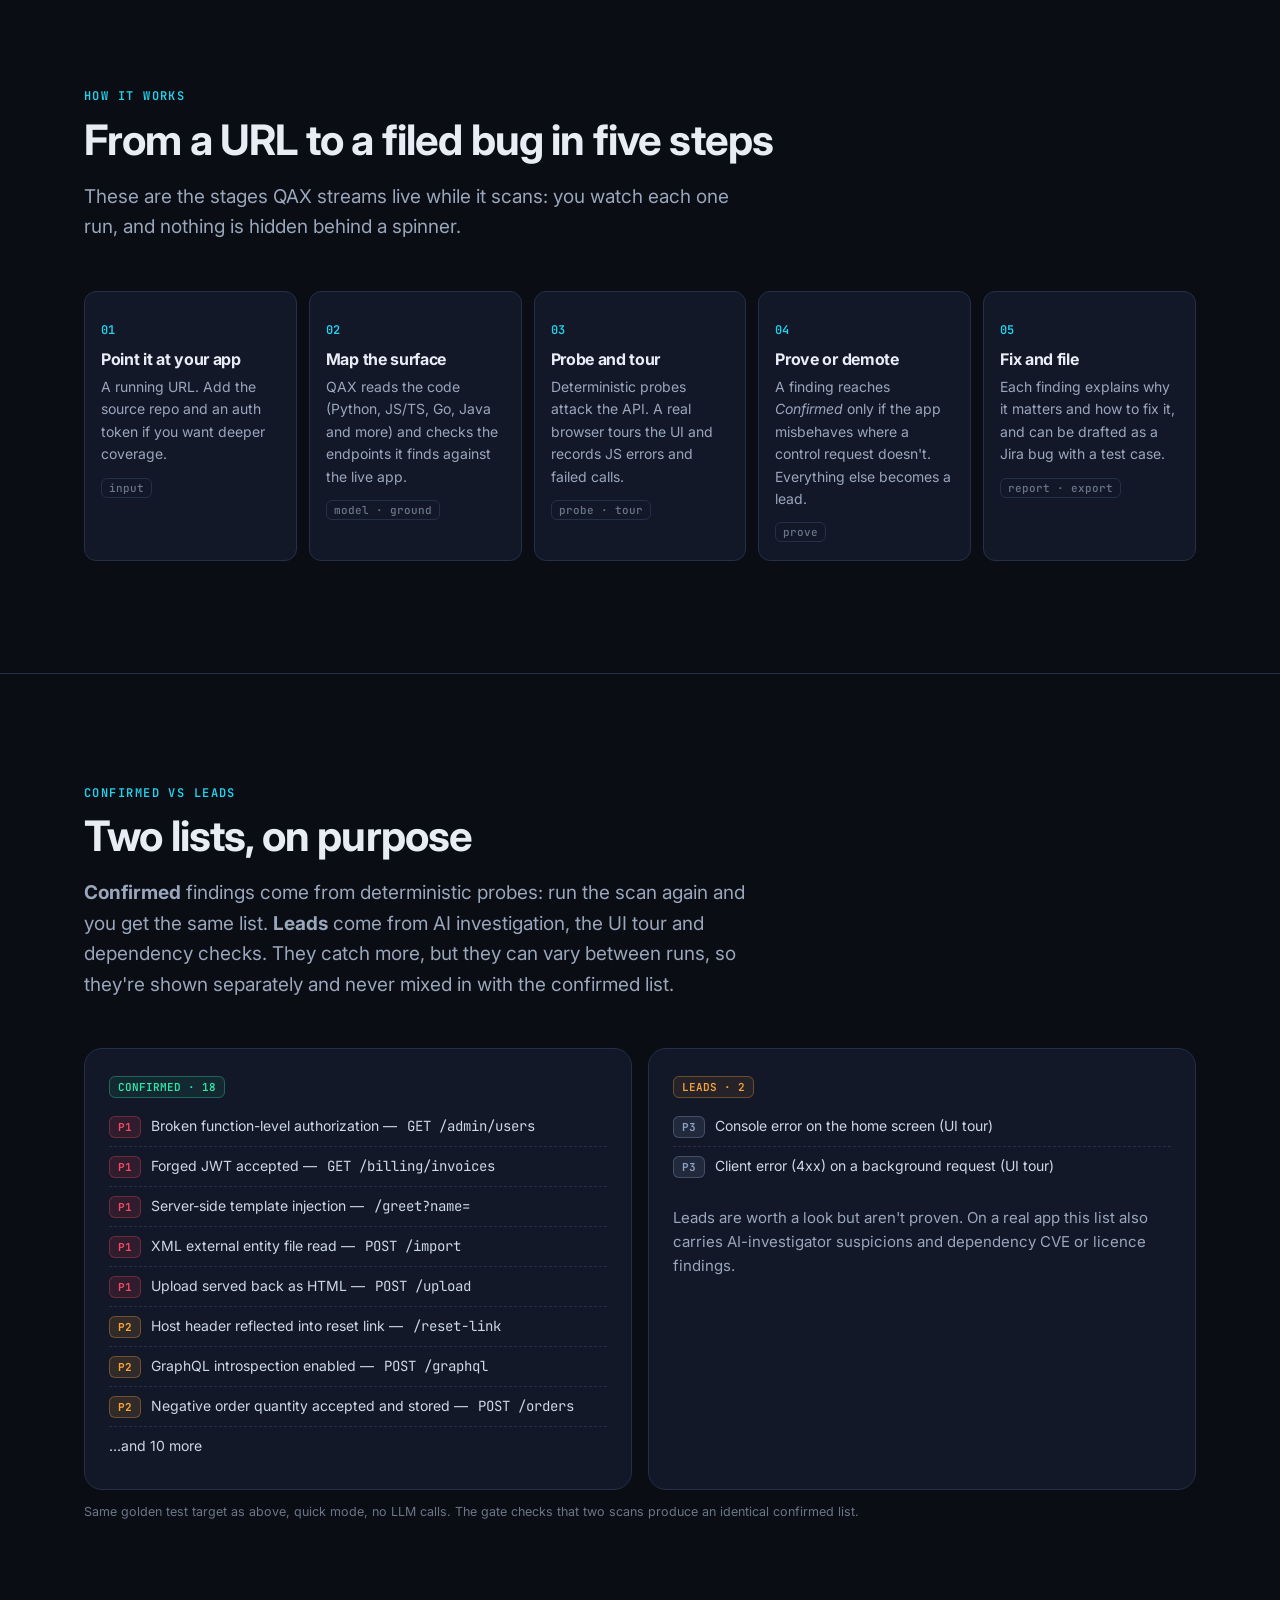
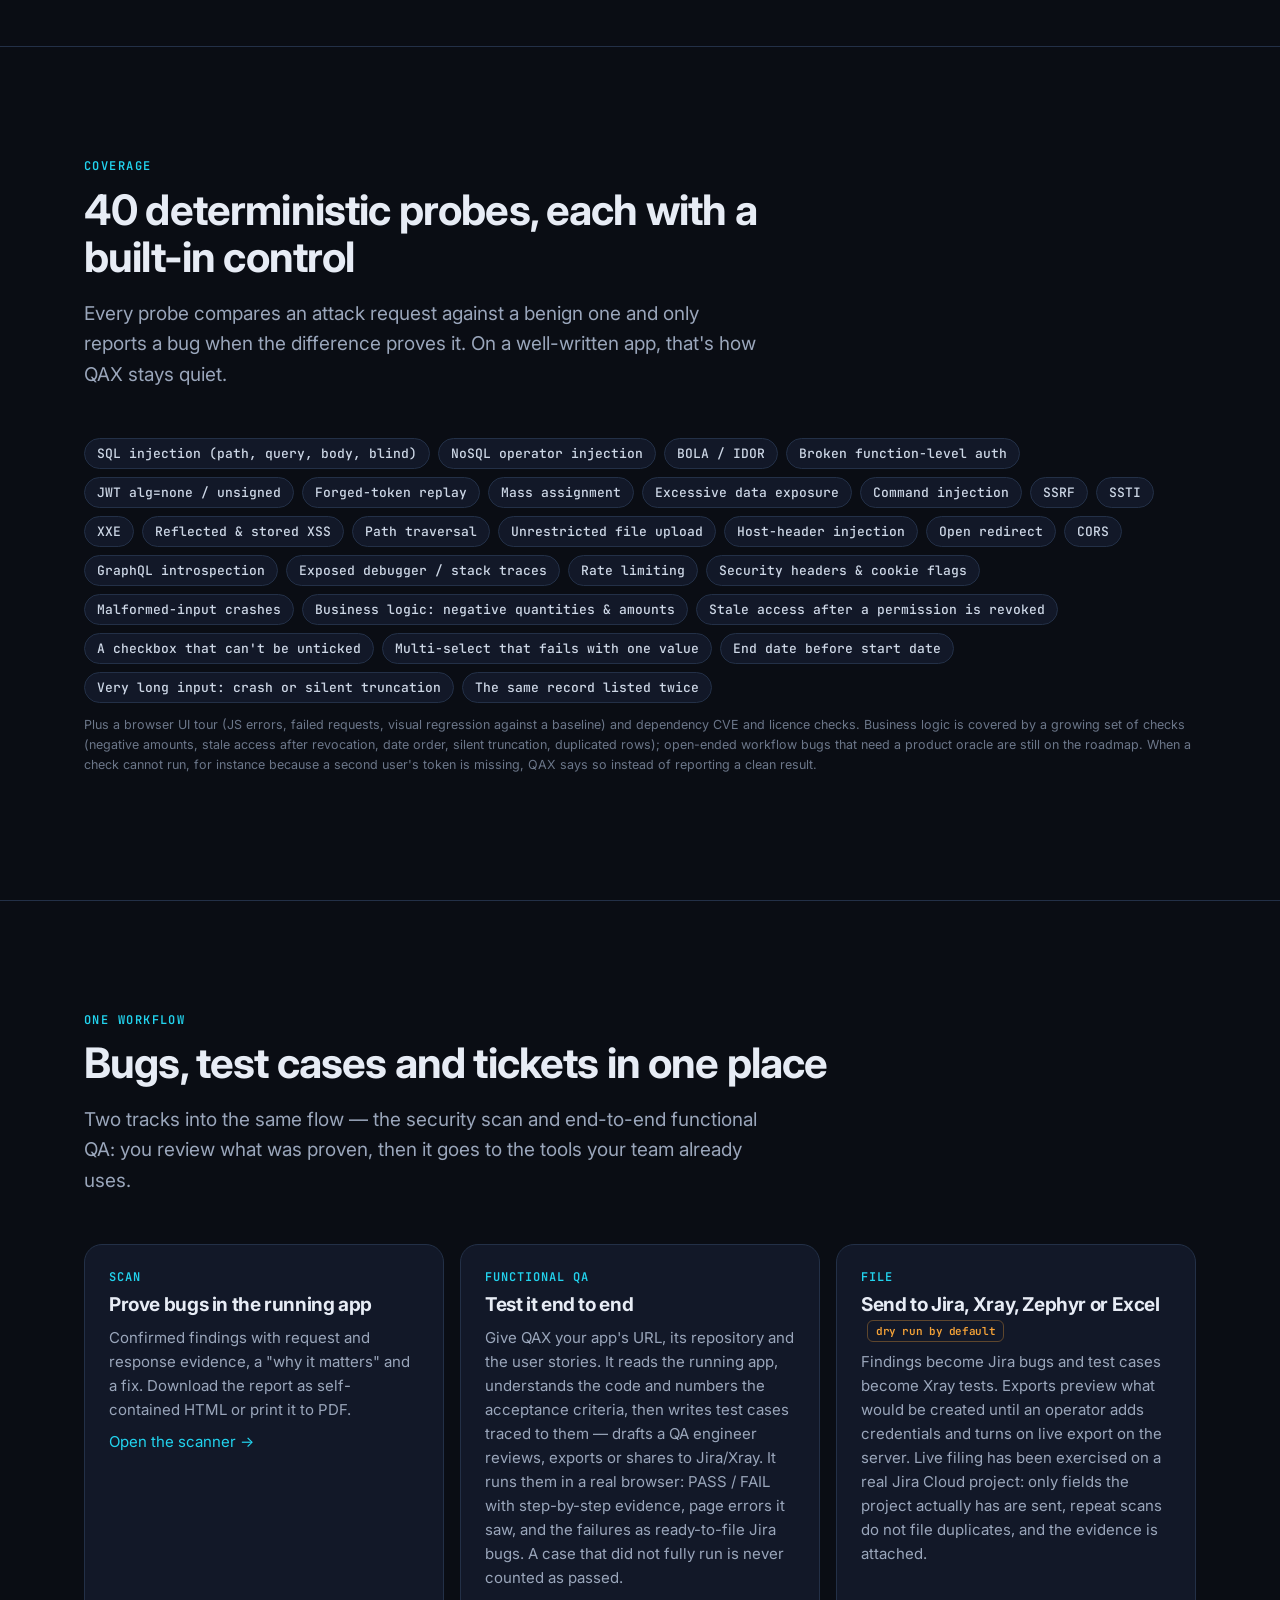
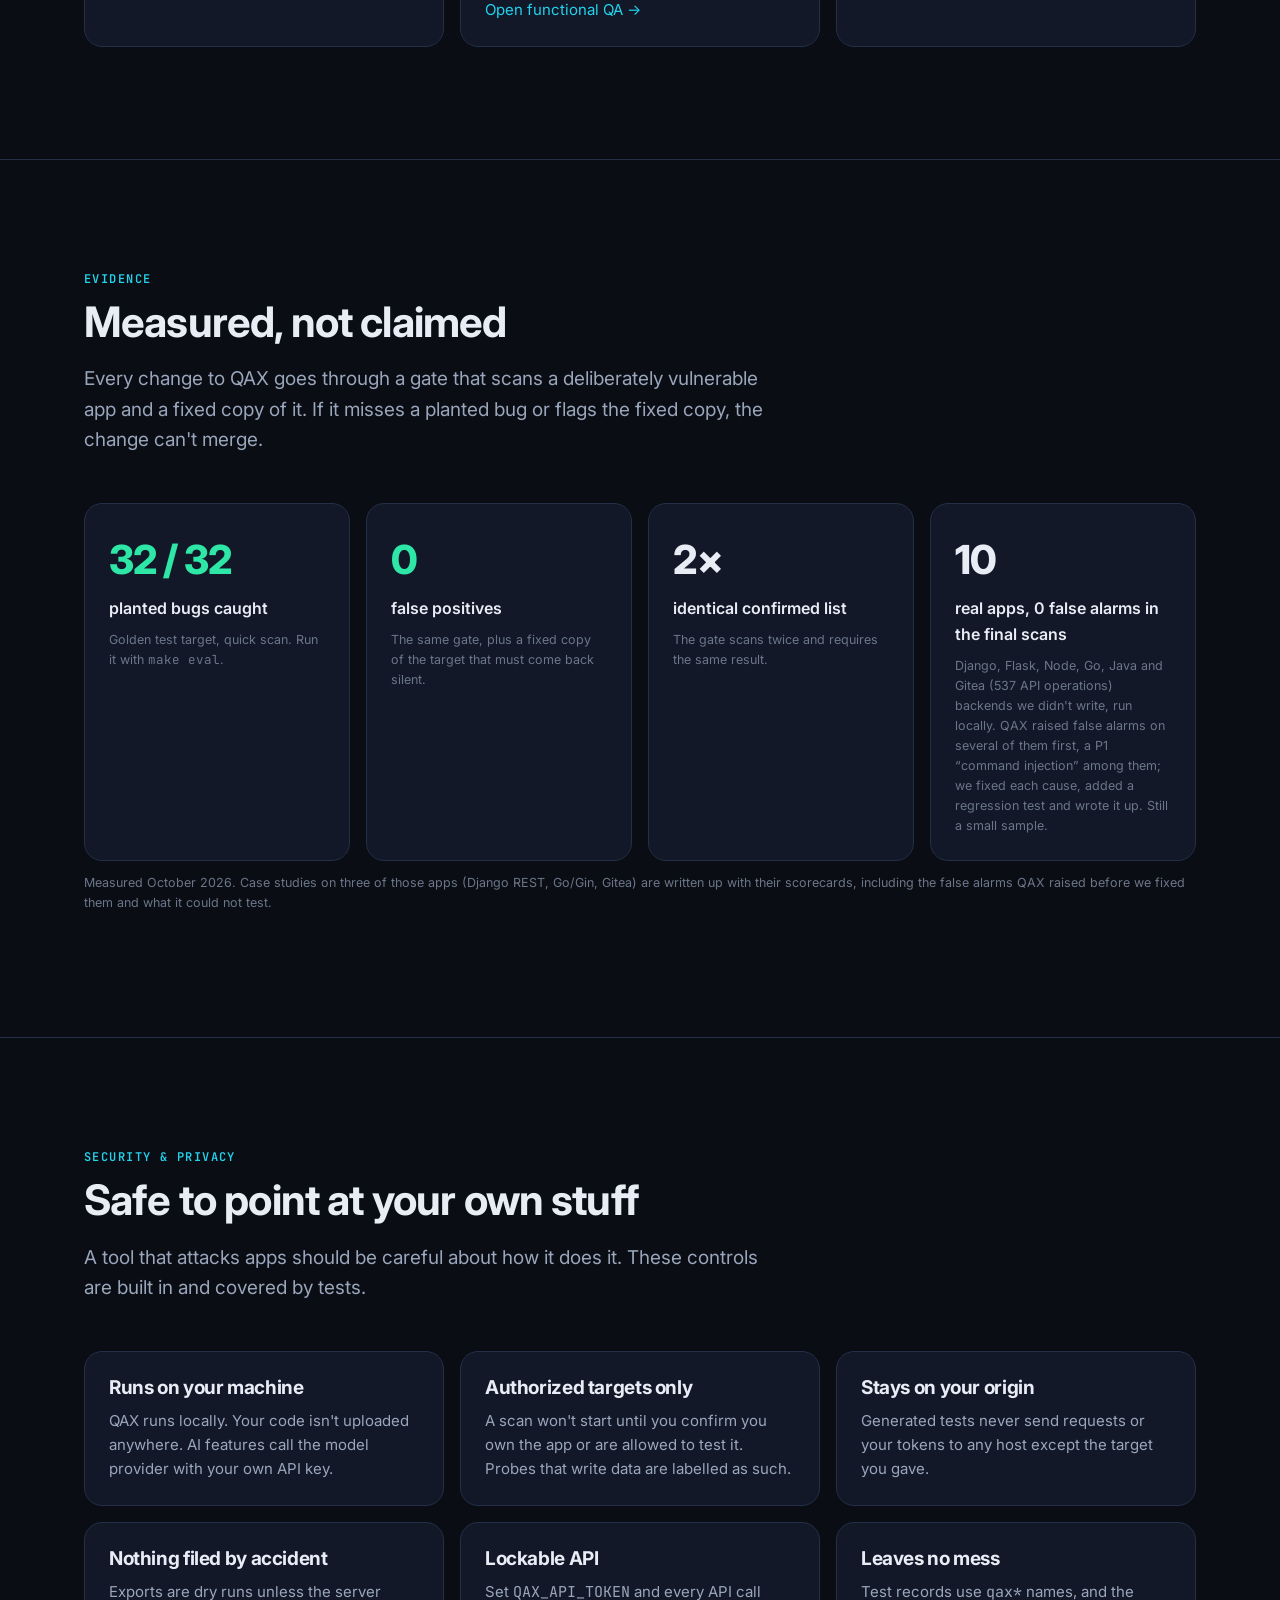
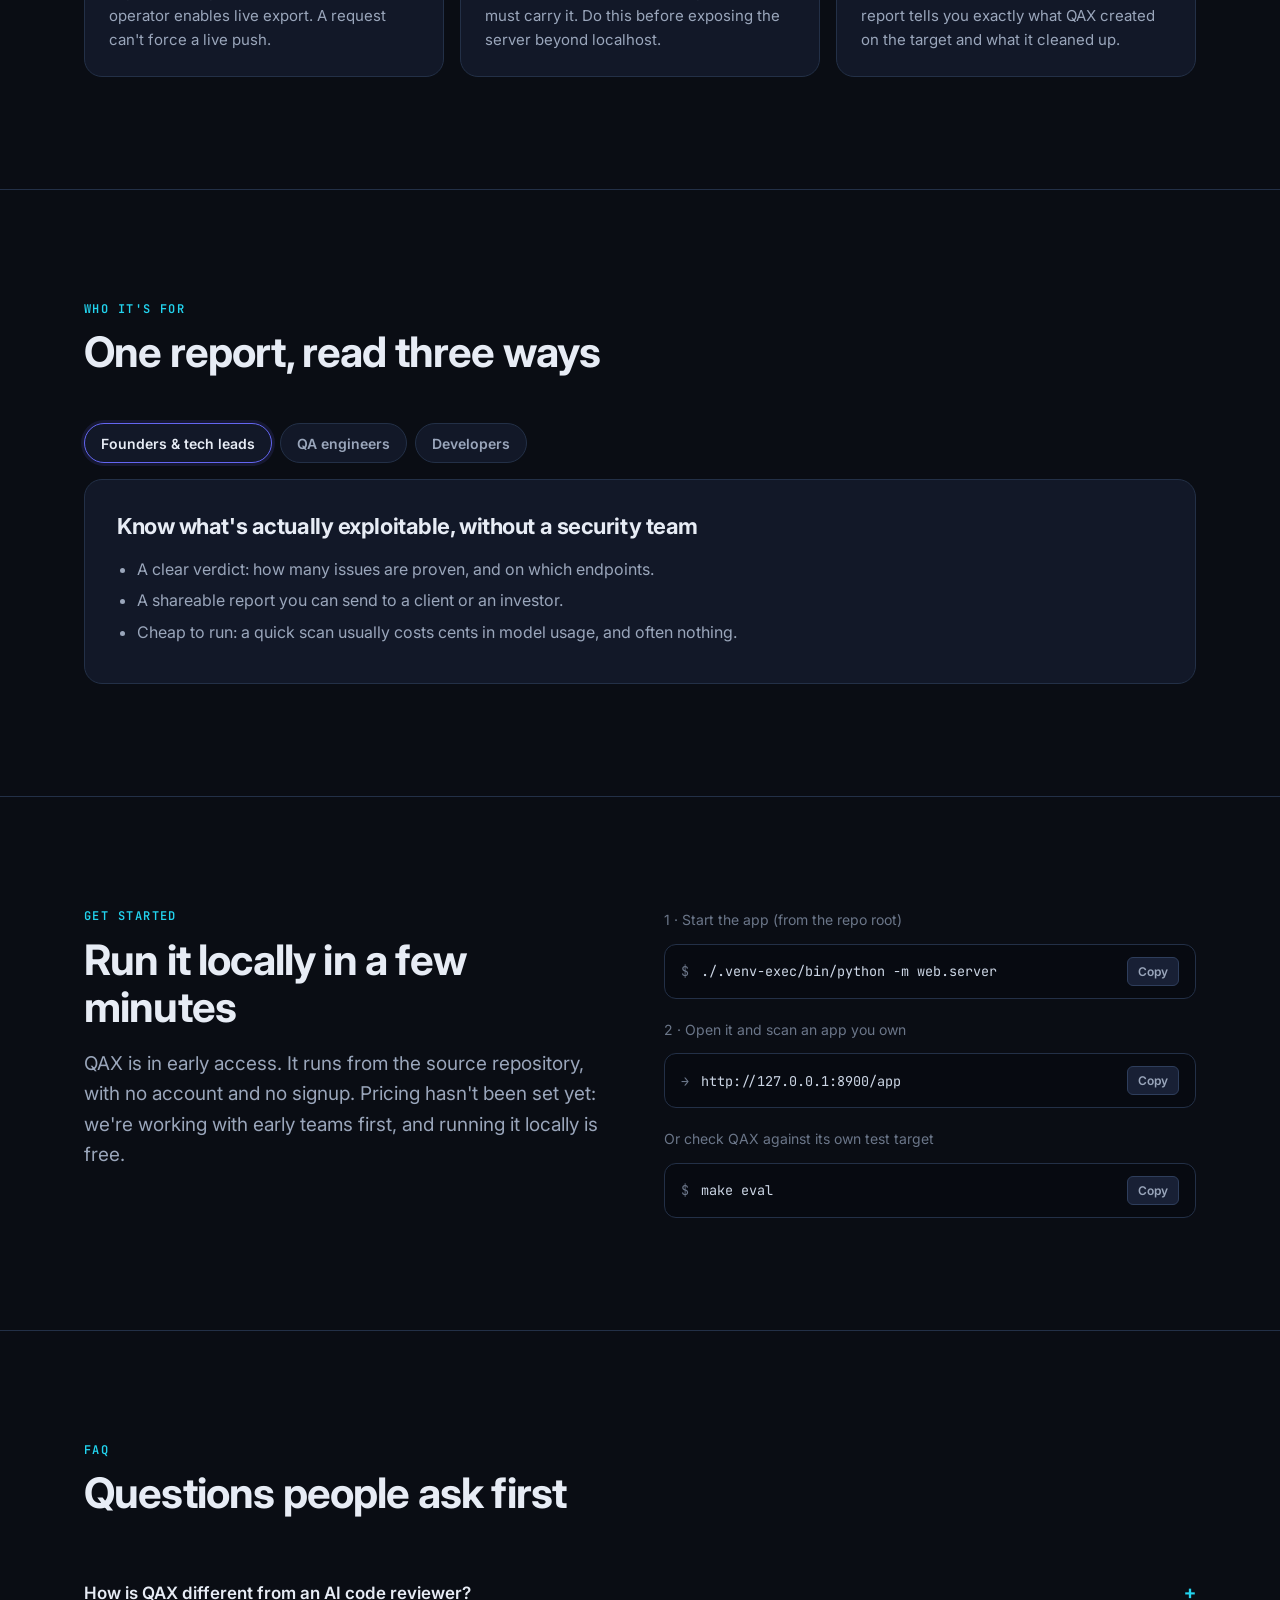
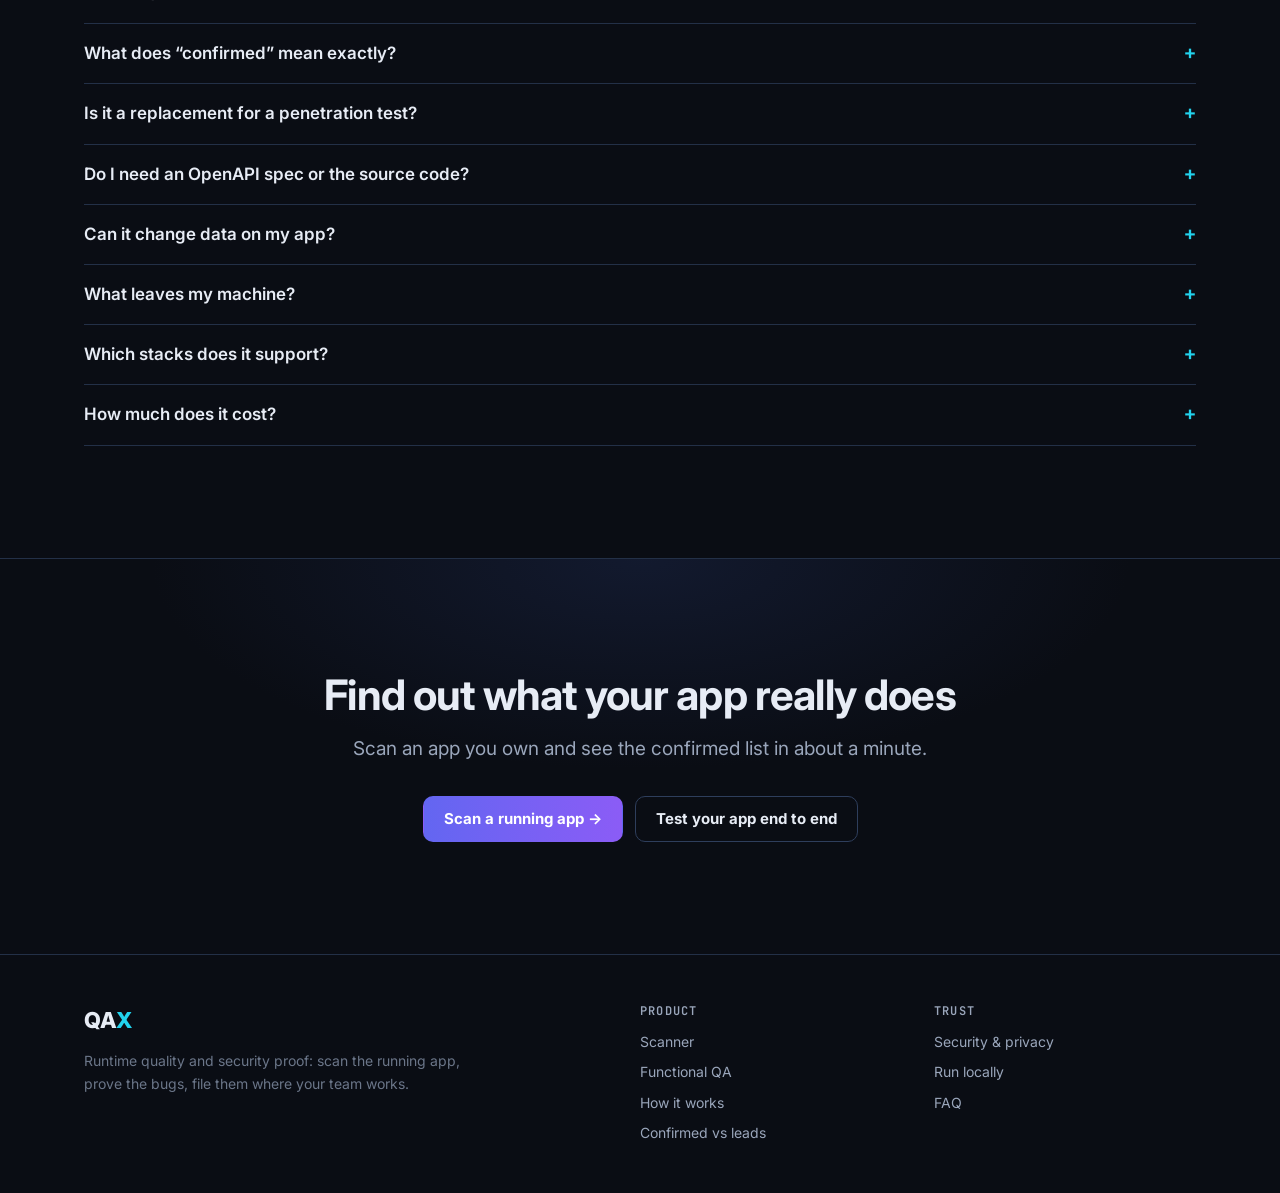
==== commit 32d4567d: "feat(functional-qa): one E2E flow — inputs → understand → traced cases → run → report → bugs to Jira" ====
--- a/web/static/index.html
+++ b/web/static/index.html
@@ -353,14 +353,14 @@
     <div class="sec-head">
       <div class="eyebrow">One workflow</div>
       <h2 id="wf-h">Bugs, test cases and tickets in one place</h2>
-      <p class="lead">Two tracks into the same flow — the security scan and functional QA (generate, then run): you review what was proven, then it goes to the tools your team already uses.</p>
+      <p class="lead">Two tracks into the same flow — the security scan and end-to-end functional QA: you review what was proven, then it goes to the tools your team already uses.</p>
     </div>
     <div class="grid g3">
       <div class="card"><div class="ic">SCAN</div><h3 style="margin-top:8px">Prove bugs in the running app</h3>
         <p>Confirmed findings with request and response evidence, a "why it matters" and a fix. Download the report as self-contained HTML or print it to PDF.</p>
         <p><a href="/app#scan">Open the scanner →</a></p></div>
-      <div class="card"><div class="ic">FUNCTIONAL QA</div><h3 style="margin-top:8px">Generate the tests, then run them</h3>
-        <p>Paste a user story or a function (or load your own cases) and QAX drafts structured test cases — drafts for a QA engineer to review, not a replacement for one. Then it runs them against your app in a real browser or over HTTP: PASS / FAIL with step-by-step evidence and a screenshot of every failure. A case that did not fully run is never counted as passed.</p>
+      <div class="card"><div class="ic">FUNCTIONAL QA</div><h3 style="margin-top:8px">Test it end to end</h3>
+        <p>Give QAX your app's URL, its repository and the user stories. It reads the running app, understands the code and numbers the acceptance criteria, then writes test cases traced to them — drafts a QA engineer reviews, exports or shares to Jira/Xray. It runs them in a real browser: PASS / FAIL with step-by-step evidence, page errors it saw, and the failures as ready-to-file Jira bugs. A case that did not fully run is never counted as passed.</p>
         <p><a href="/app#functional">Open functional QA →</a></p></div>
       <div class="card"><div class="ic">FILE</div><h3 style="margin-top:8px">Send to Jira, Xray, Zephyr or Excel <span class="status pre">dry run by default</span></h3>
         <p>Findings become Jira bugs and test cases become Xray tests. Exports preview what would be created until an operator adds credentials and turns on live export on the server. Live filing has been exercised on a real Jira Cloud project: only fields the project actually has are sent, repeat scans do not file duplicates, and the evidence is attached.</p></div>
@@ -478,7 +478,7 @@
     <p class="lead">Scan an app you own and see the confirmed list in about a minute.</p>
     <div class="cta-row">
       <a href="/app#scan" class="btn btn-primary">Scan a running app →</a>
-      <a href="/app#functional" class="btn btn-ghost">Generate &amp; run functional tests</a>
+      <a href="/app#functional" class="btn btn-ghost">Test your app end to end</a>
     </div>
   </div>
 </section>
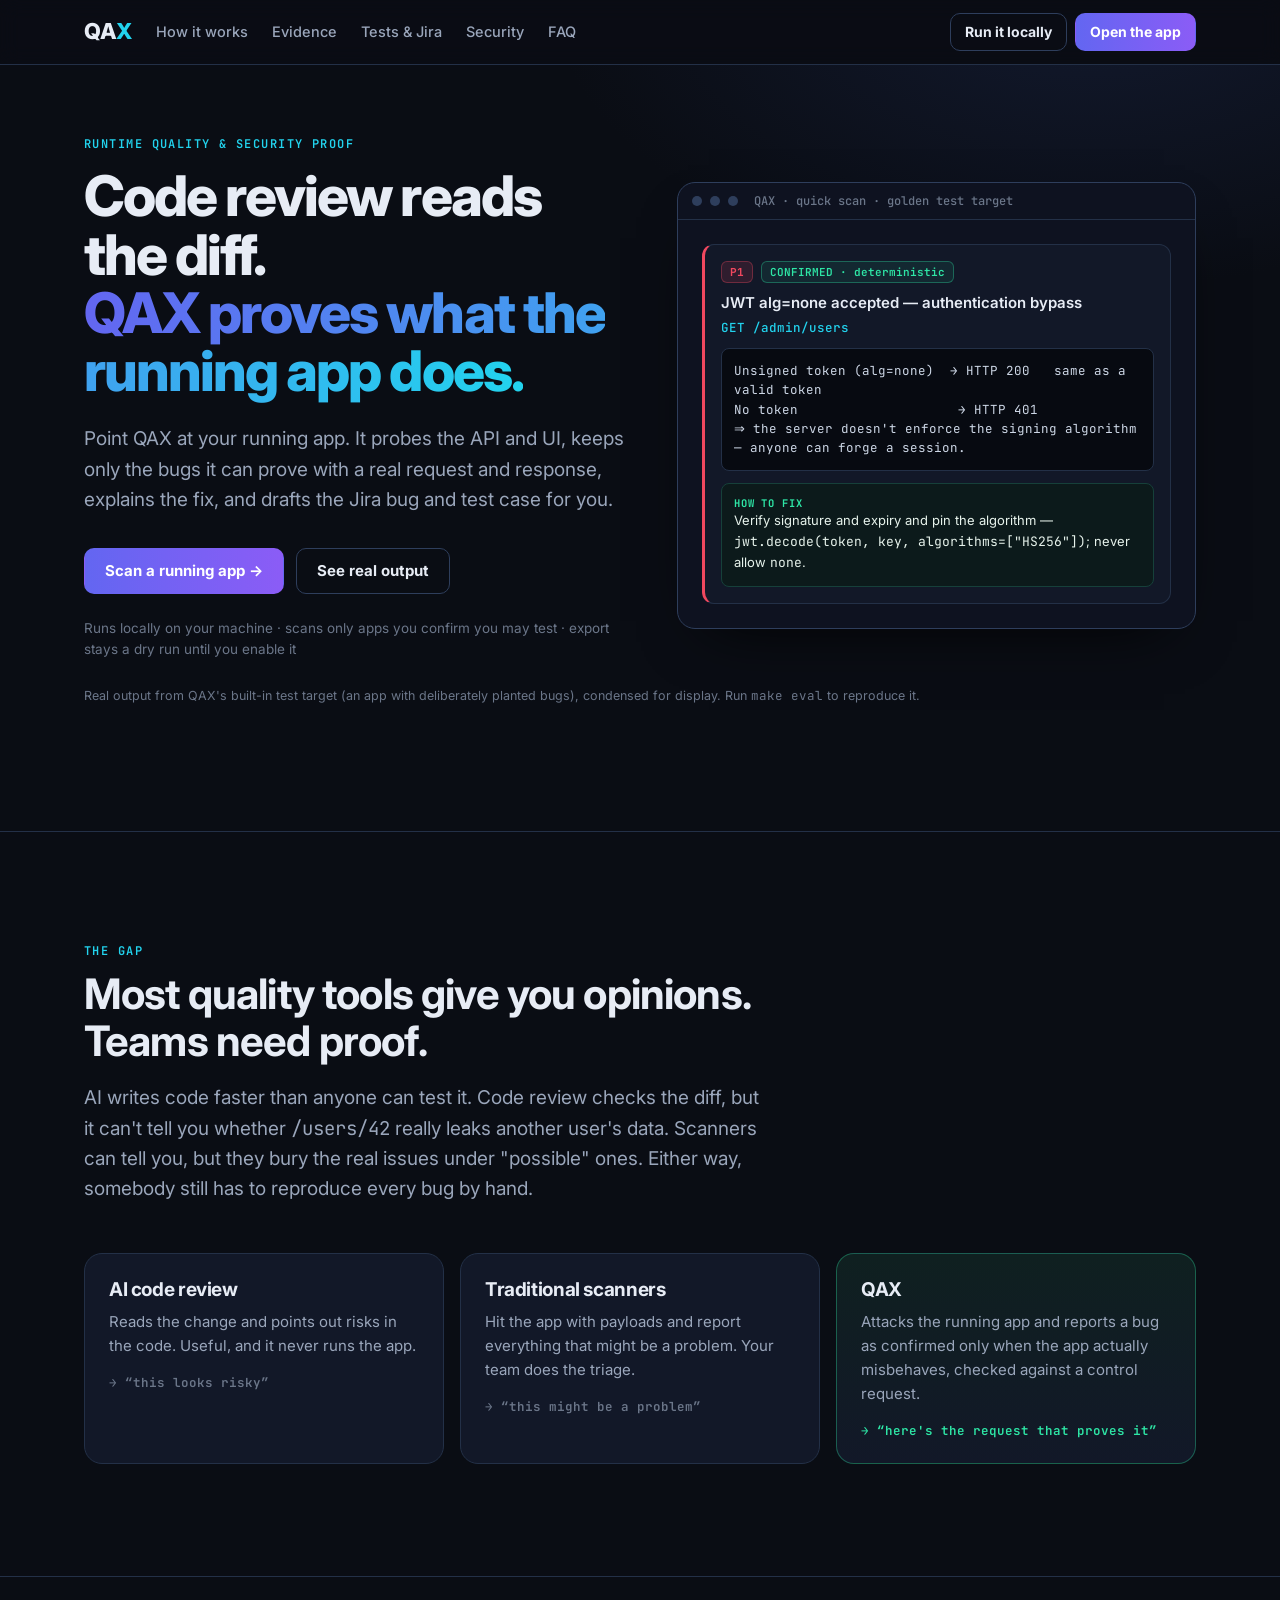
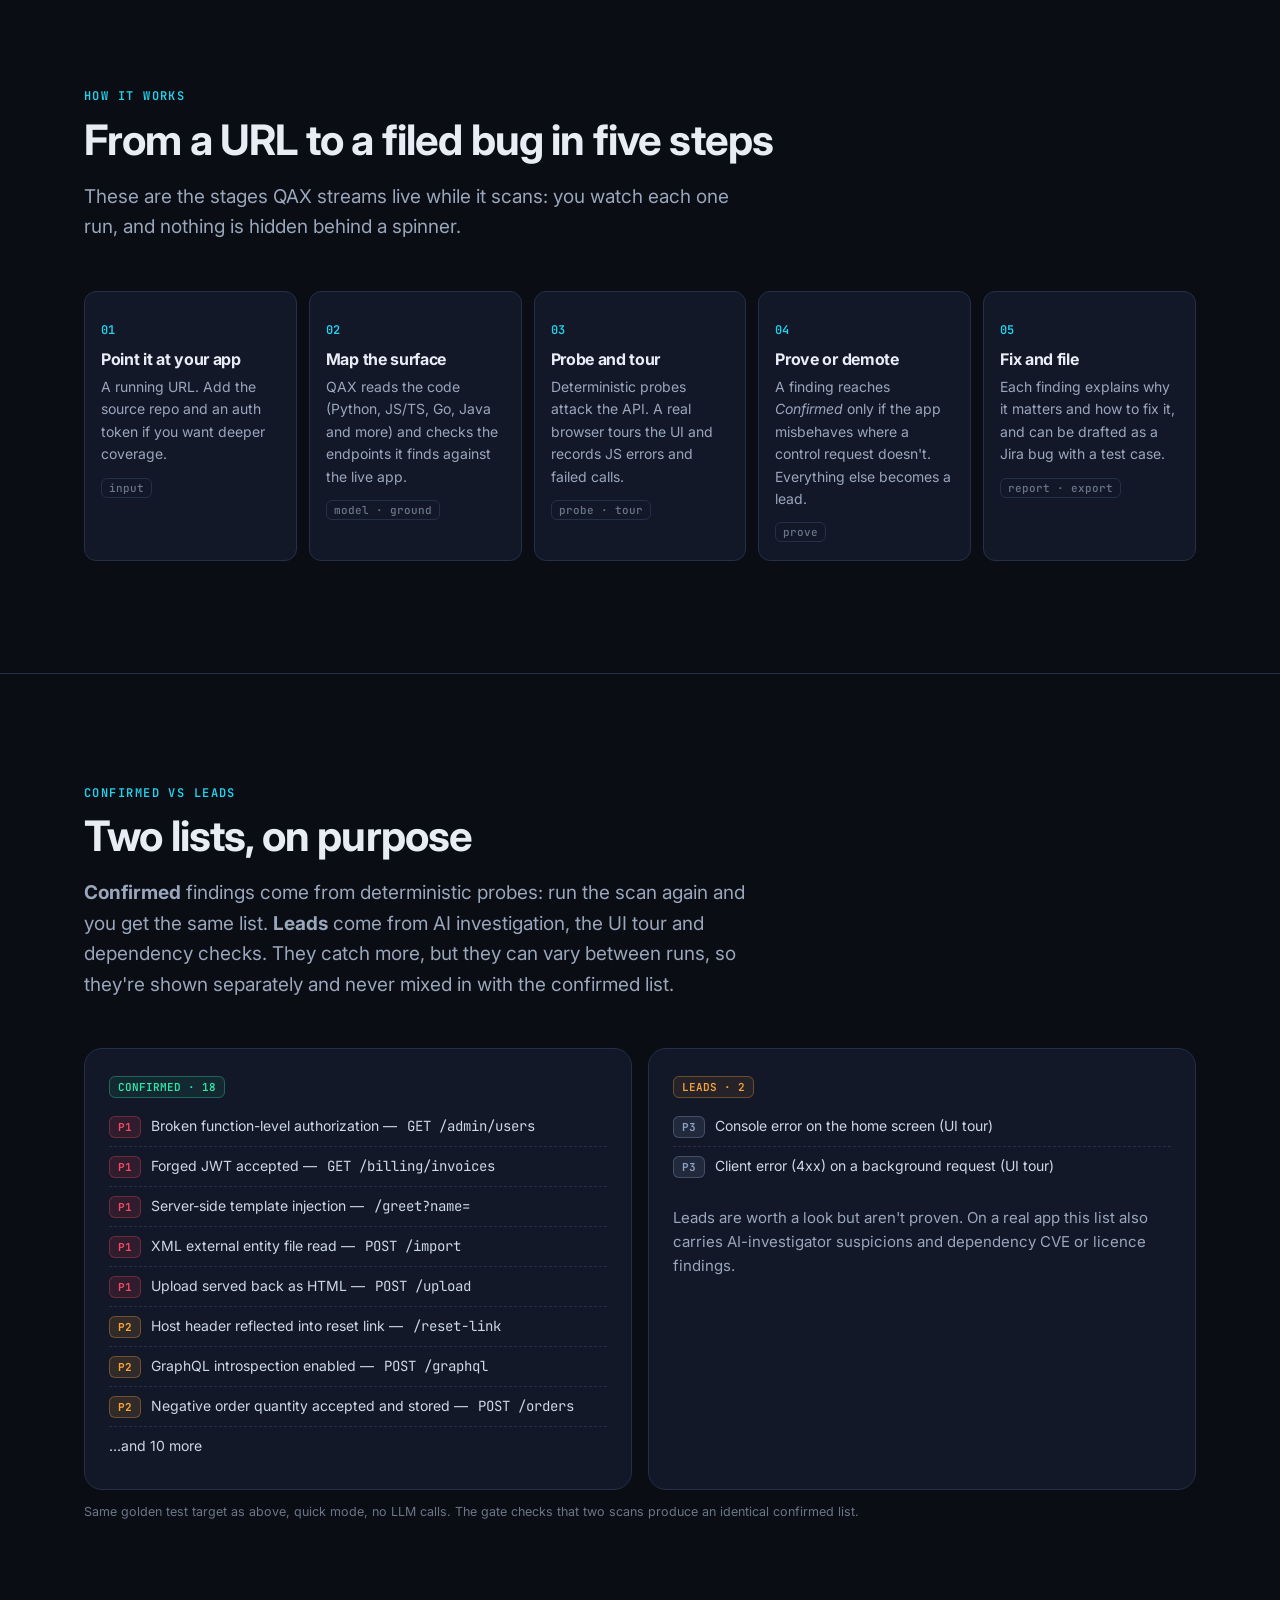
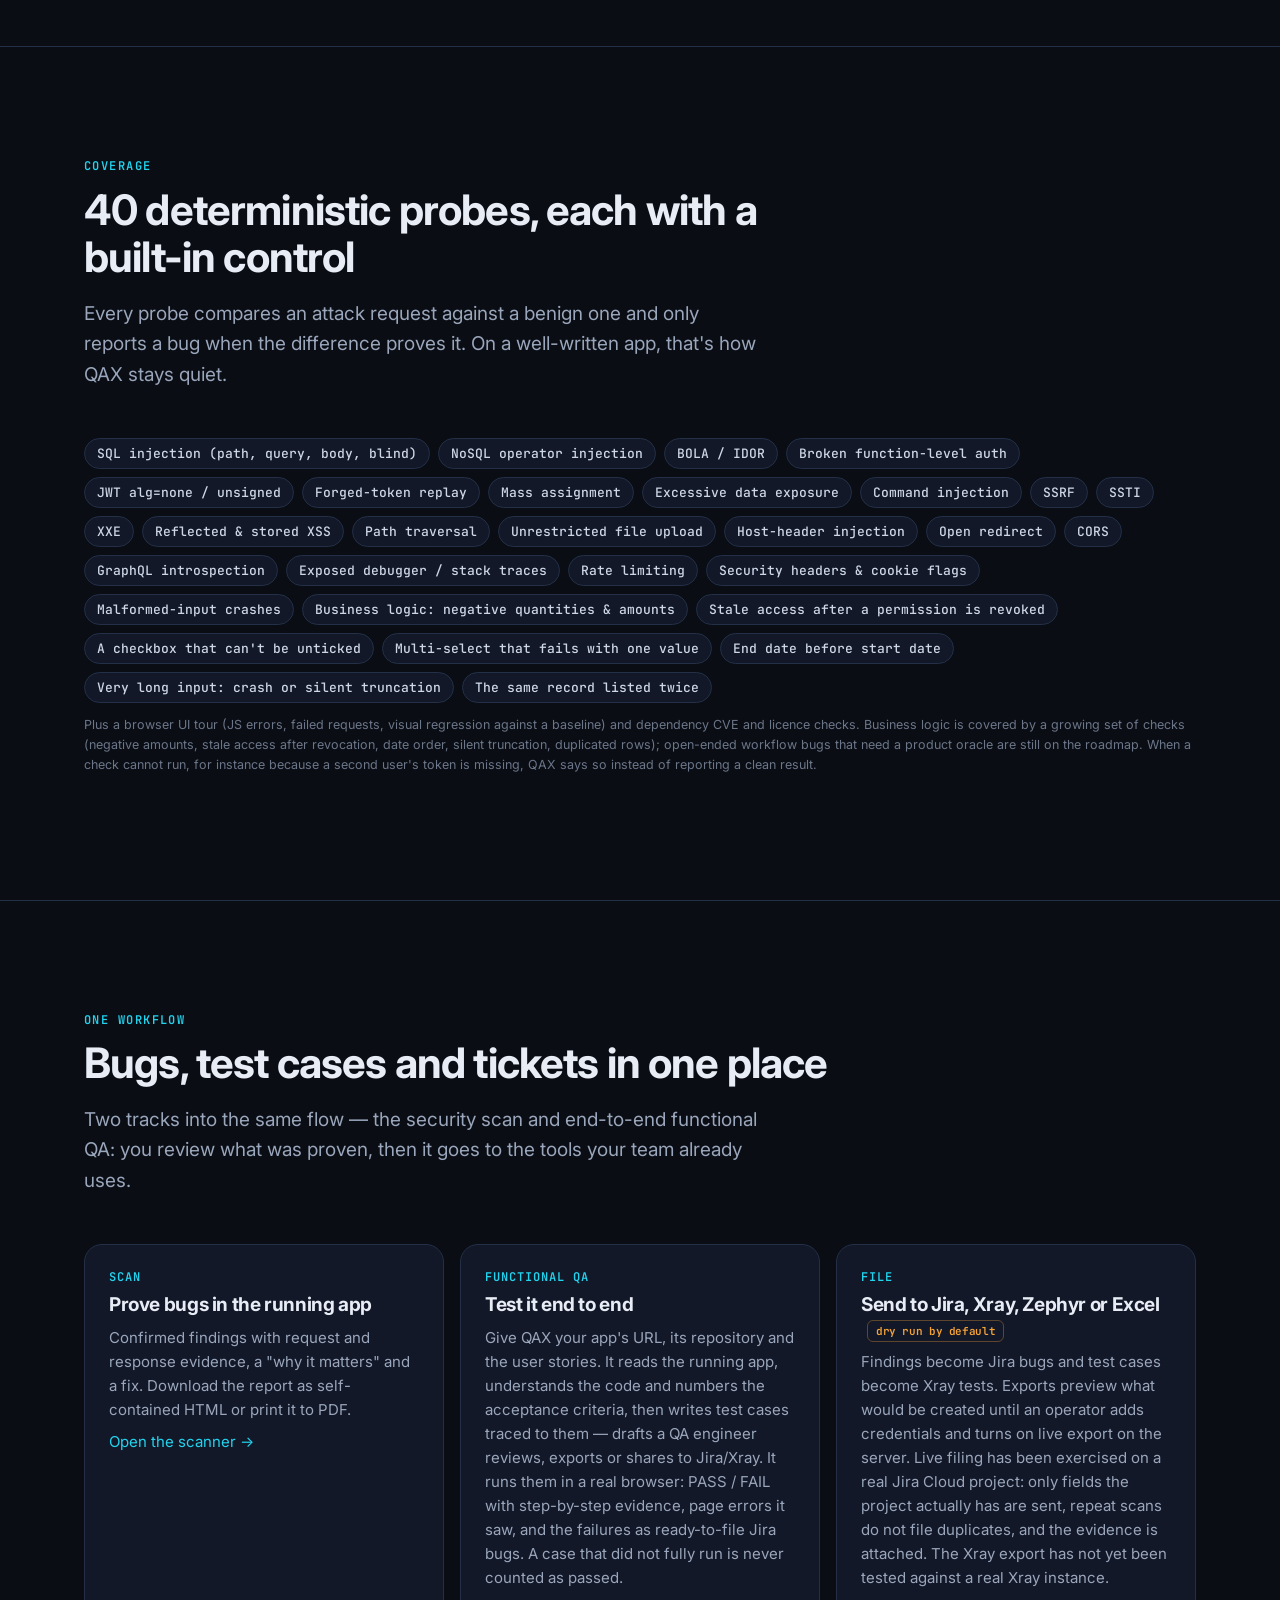
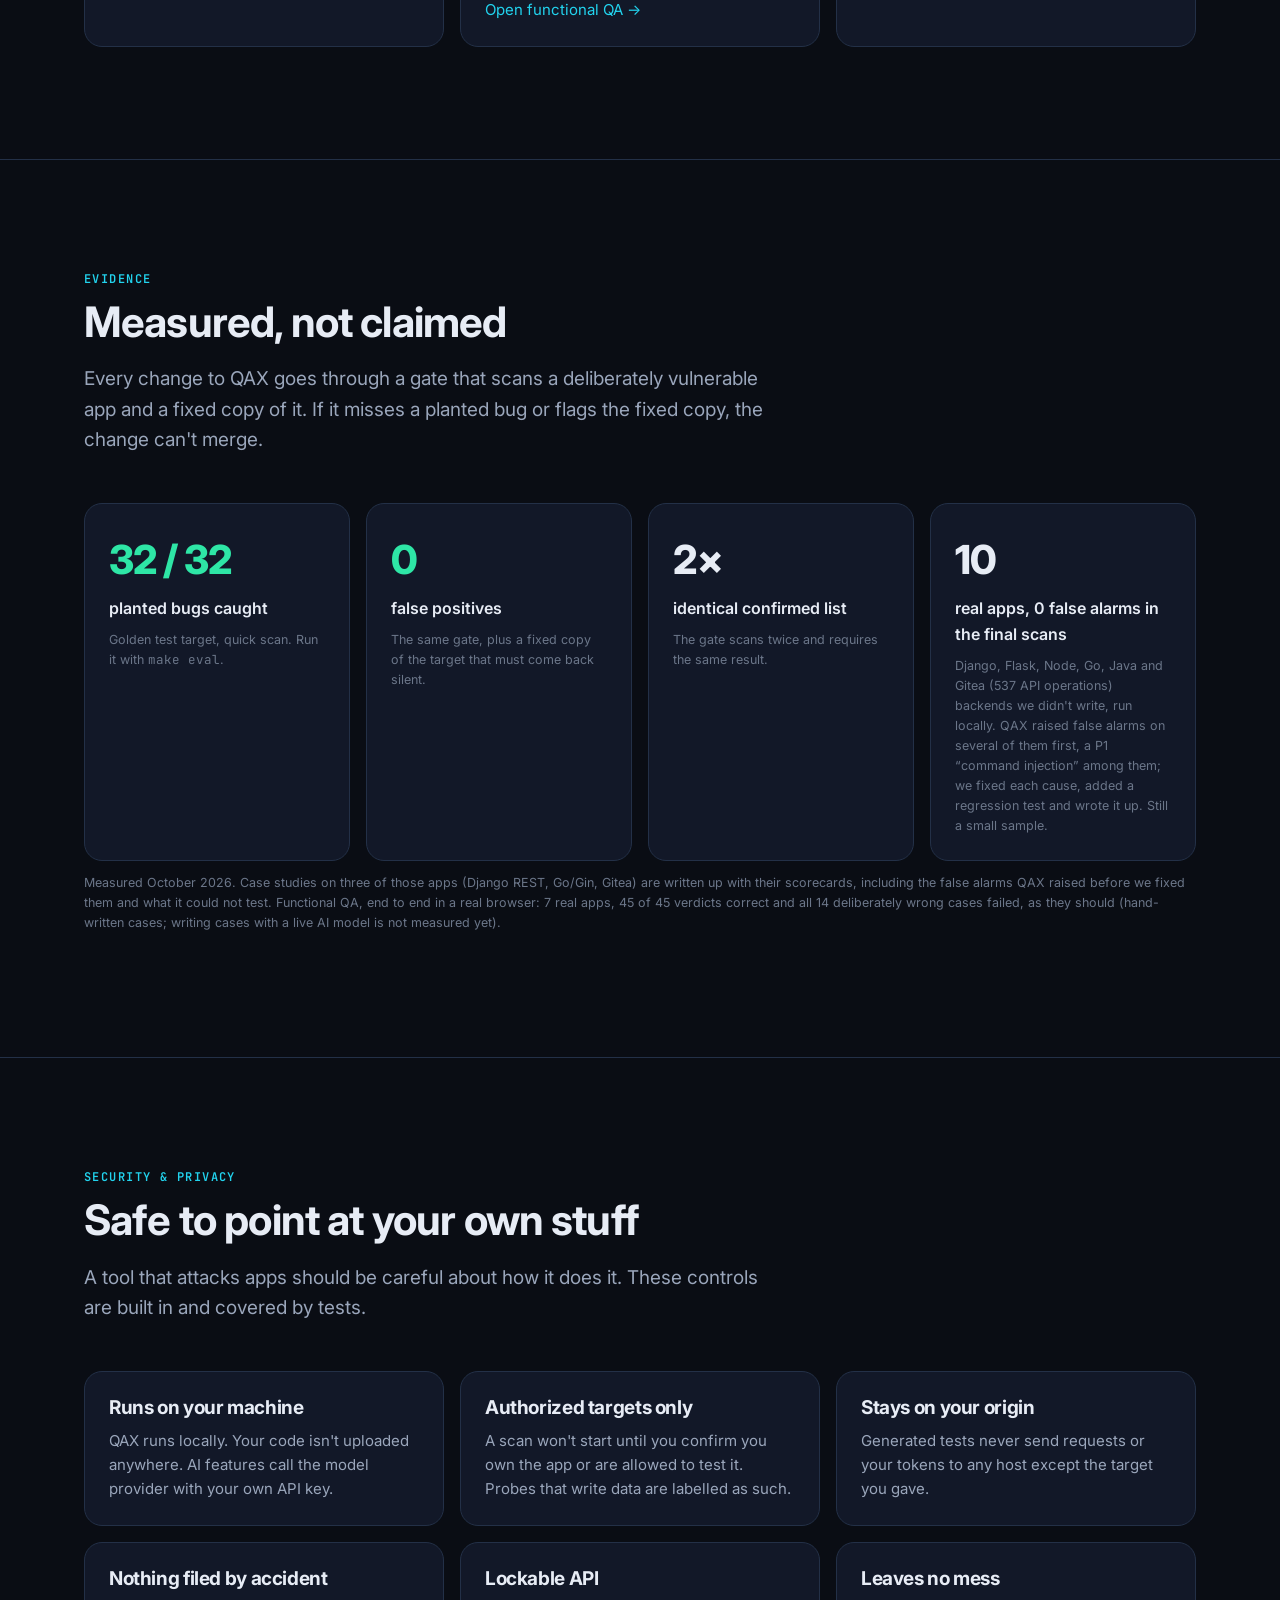
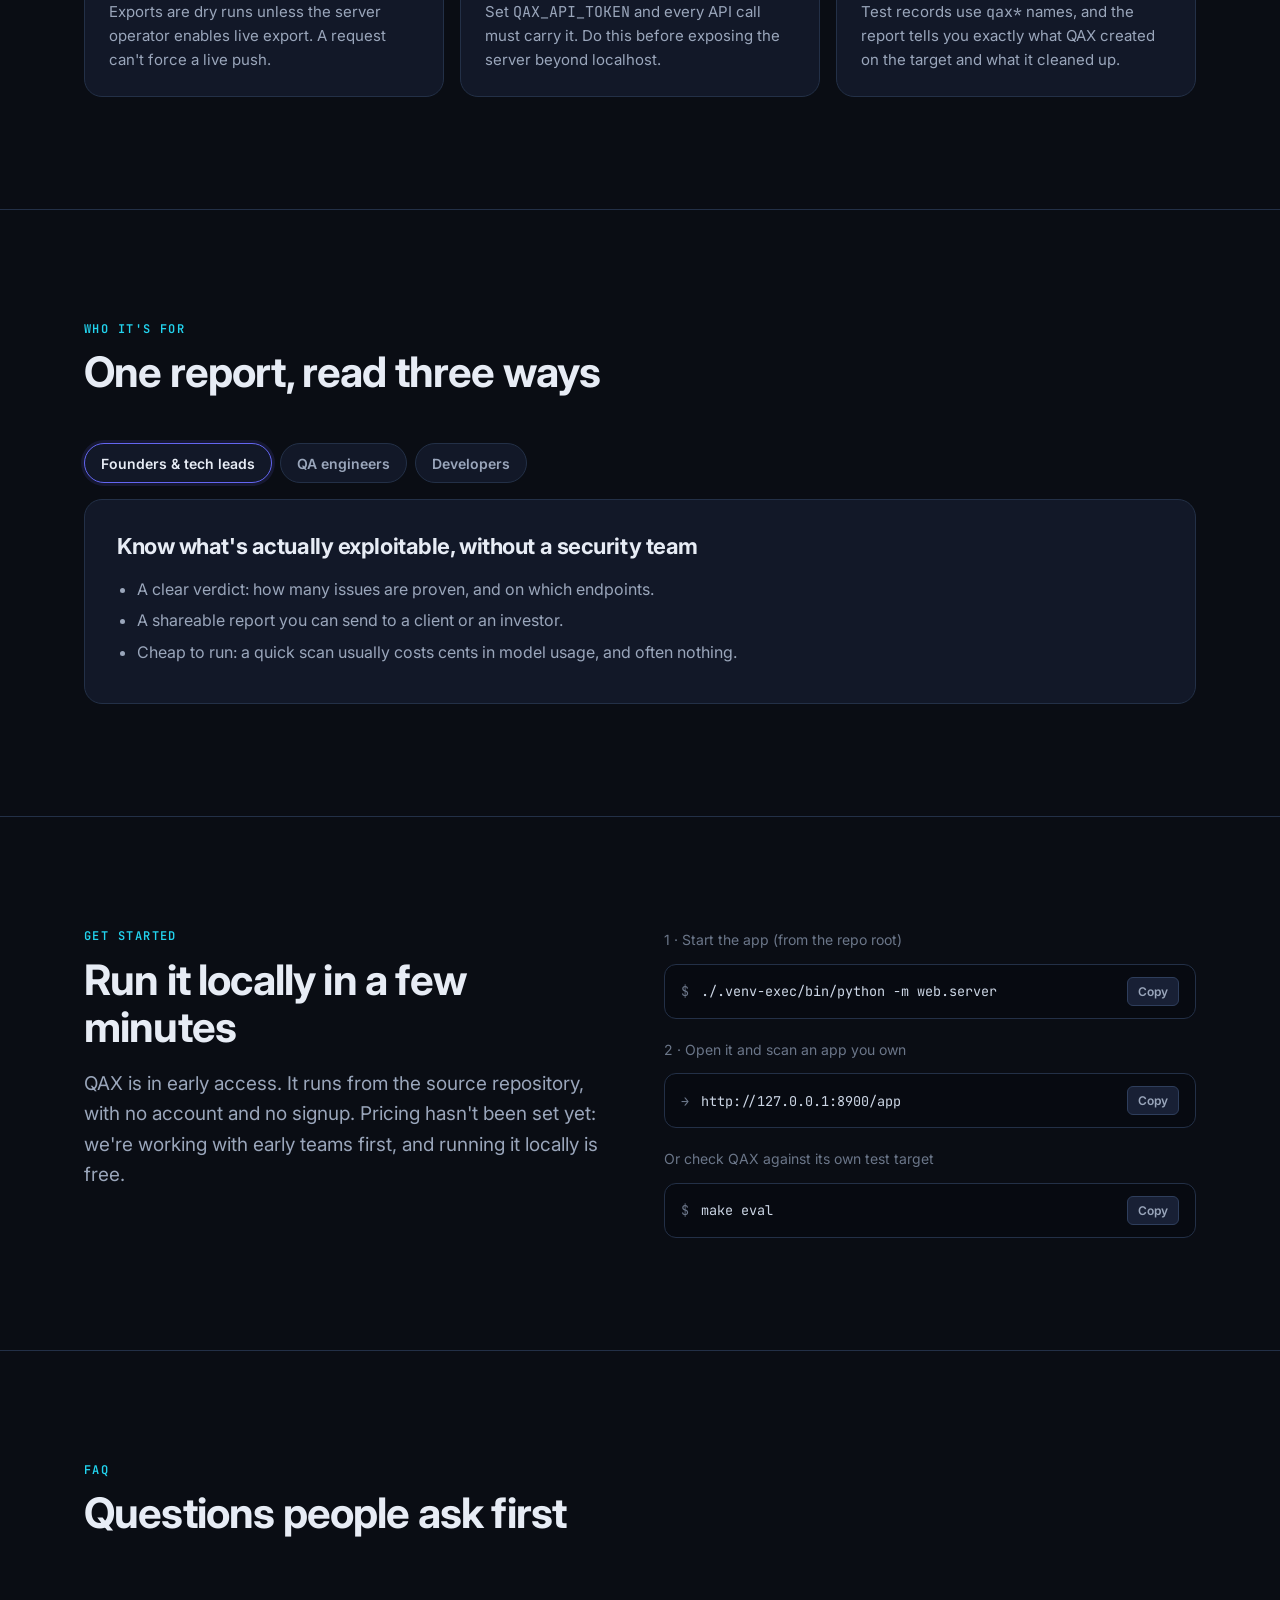
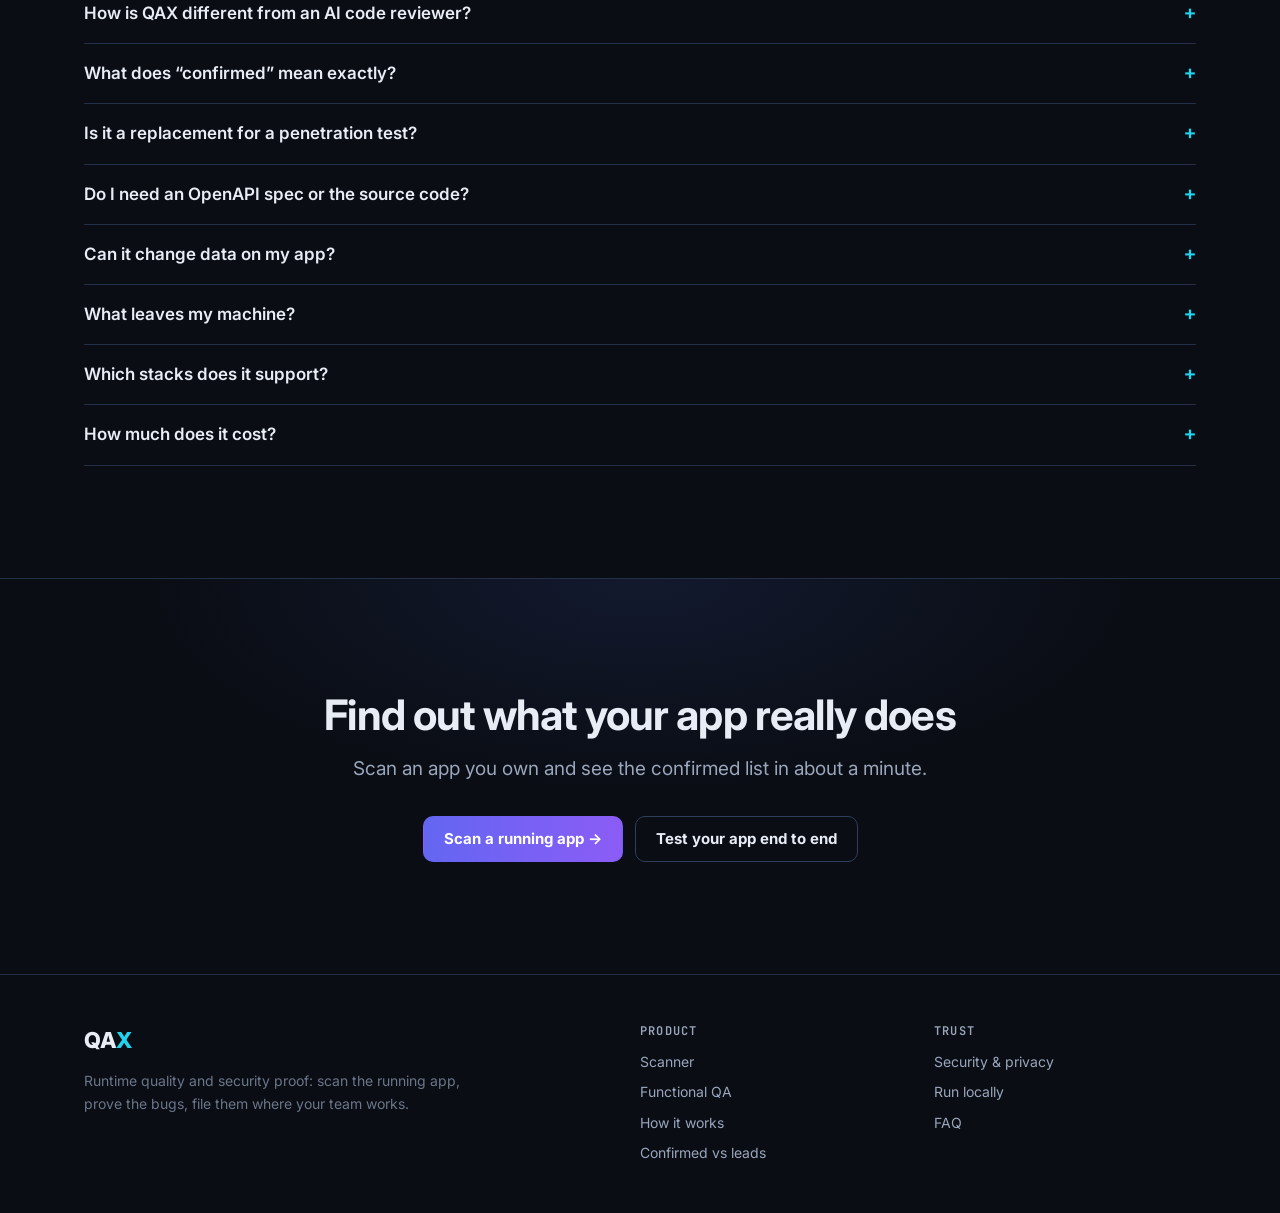
==== commit 85488a8f: "feat: close the company-review register — security, SSO, CI, devices, MCP, second AI provider Action" ====
--- a/web/static/index.html
+++ b/web/static/index.html
@@ -363,7 +363,7 @@
         <p>Give QAX your app's URL, its repository and the user stories. It reads the running app, understands the code and numbers the acceptance criteria, then writes test cases traced to them — drafts a QA engineer reviews, exports or shares to Jira/Xray. It runs them in a real browser: PASS / FAIL with step-by-step evidence, page errors it saw, and the failures as ready-to-file Jira bugs. A case that did not fully run is never counted as passed.</p>
         <p><a href="/app#functional">Open functional QA →</a></p></div>
       <div class="card"><div class="ic">FILE</div><h3 style="margin-top:8px">Send to Jira, Xray, Zephyr or Excel <span class="status pre">dry run by default</span></h3>
-        <p>Findings become Jira bugs and test cases become Xray tests. Exports preview what would be created until an operator adds credentials and turns on live export on the server. Live filing has been exercised on a real Jira Cloud project: only fields the project actually has are sent, repeat scans do not file duplicates, and the evidence is attached.</p></div>
+        <p>Findings become Jira bugs and test cases become Xray tests. Exports preview what would be created until an operator adds credentials and turns on live export on the server. Live filing has been exercised on a real Jira Cloud project: only fields the project actually has are sent, repeat scans do not file duplicates, and the evidence is attached. The Xray export has not yet been tested against a real Xray instance.</p></div>
     </div>
   </div>
 </section>
@@ -382,7 +382,7 @@
       <div class="stat"><div class="n">2×</div><div class="l">identical confirmed list</div><div class="src">The gate scans twice and requires the same result.</div></div>
       <div class="stat"><div class="n">10</div><div class="l">real apps, 0 false alarms in the final scans</div><div class="src">Django, Flask, Node, Go, Java and Gitea (537 API operations) backends we didn't write, run locally. QAX raised false alarms on several of them first, a P1 &ldquo;command injection&rdquo; among them; we fixed each cause, added a regression test and wrote it up. Still a small sample.</div></div>
     </div>
-    <p class="caption">Measured October 2026. Case studies on three of those apps (Django REST, Go/Gin, Gitea) are written up with their scorecards, including the false alarms QAX raised before we fixed them and what it could not test.</p>
+    <p class="caption">Measured October 2026. Case studies on three of those apps (Django REST, Go/Gin, Gitea) are written up with their scorecards, including the false alarms QAX raised before we fixed them and what it could not test. Functional QA, end to end in a real browser: 7 real apps, 45 of 45 verdicts correct and all 14 deliberately wrong cases failed, as they should (hand-written cases; writing cases with a live AI model is not measured yet).</p>
   </div>
 </section>
 
@@ -424,7 +424,7 @@
       </div>
       <div role="tabpanel" id="p-qa" aria-labelledby="t-qa" tabindex="0" hidden>
         <h3>Stop writing up bugs by hand</h3>
-        <ul><li>Each bug arrives with steps, evidence and an expected result.</li><li>Draft test cases from a user story, review them, push them to Xray.</li><li>Findings are drafted as Jira bugs in the format your team already uses.</li></ul>
+        <ul><li>Each bug arrives with steps, evidence and an expected result.</li><li>Test cases from a user story, traced to its acceptance criteria — review them, export them or share them to Jira/Xray.</li><li>Findings are drafted as Jira bugs in the format your team already uses.</li></ul>
       </div>
       <div role="tabpanel" id="p-dev" aria-labelledby="t-dev" tabindex="0" hidden>
         <h3>No noise to triage</h3>
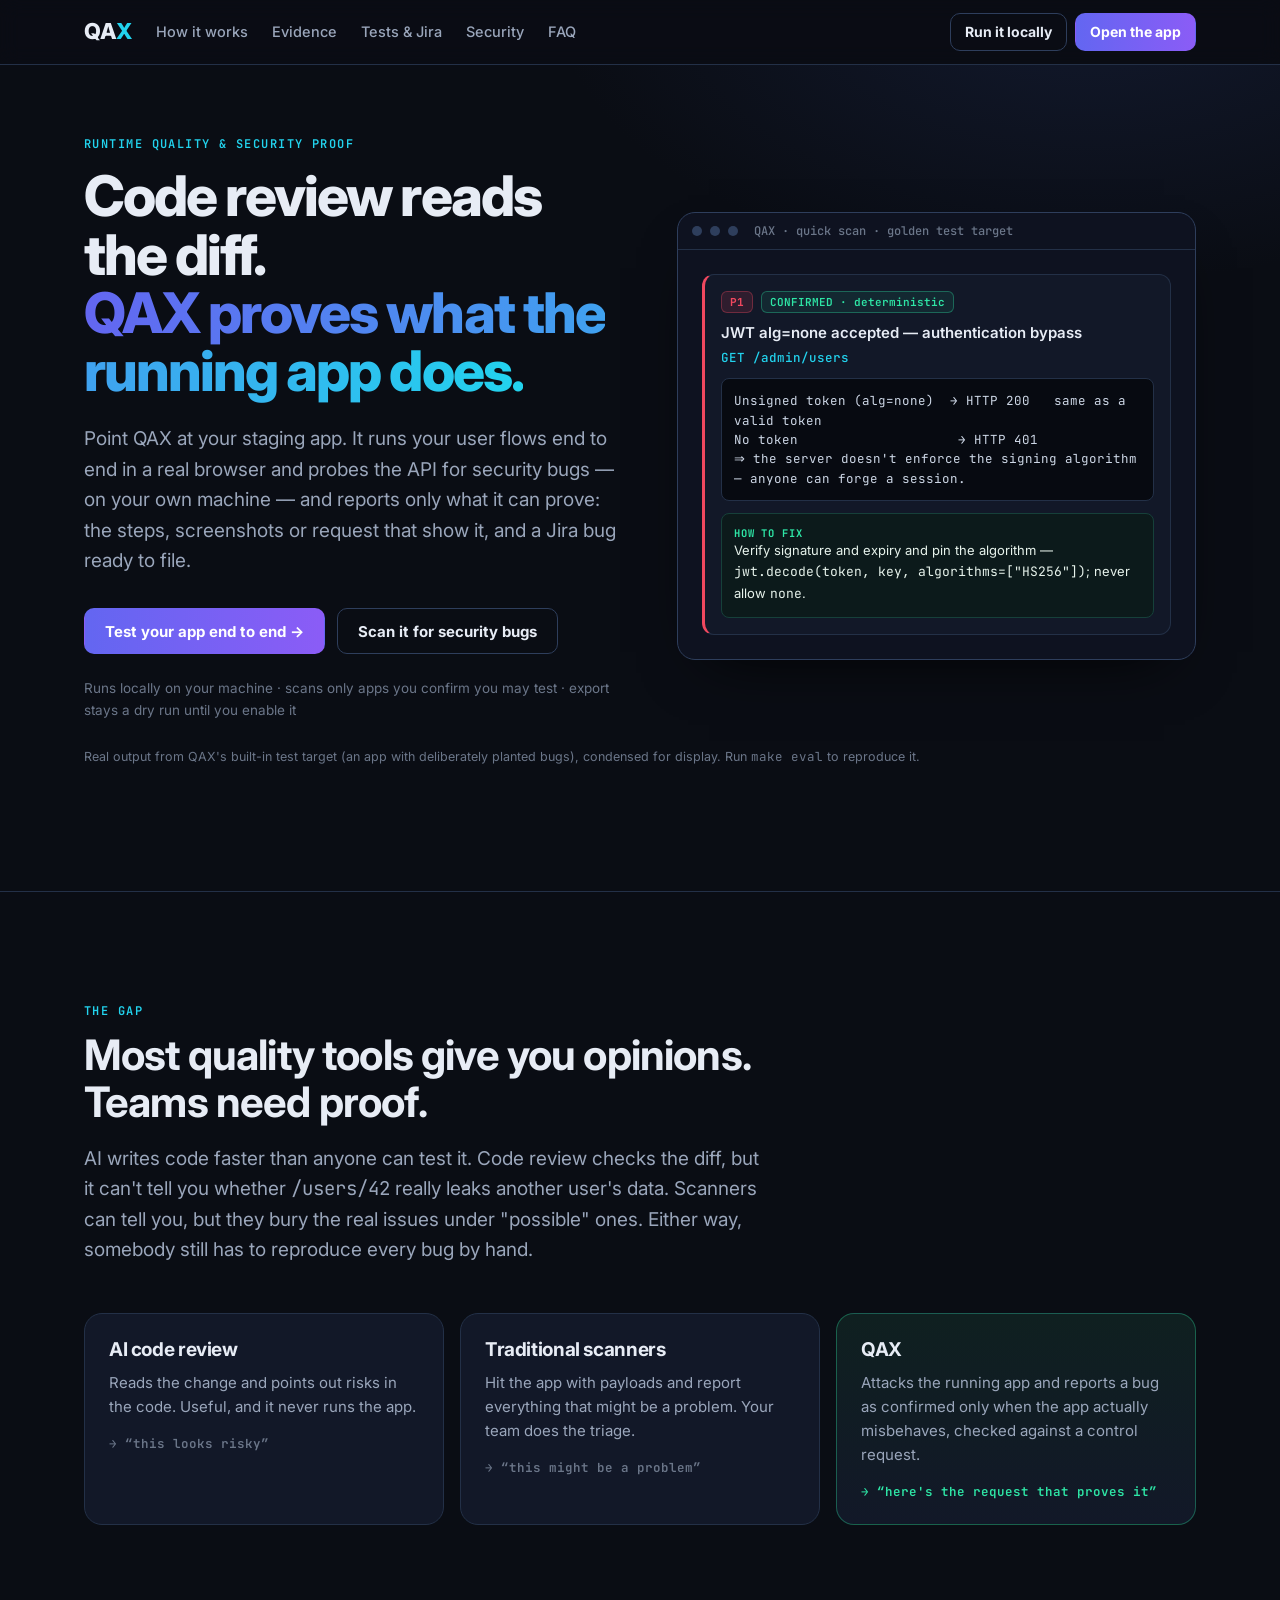
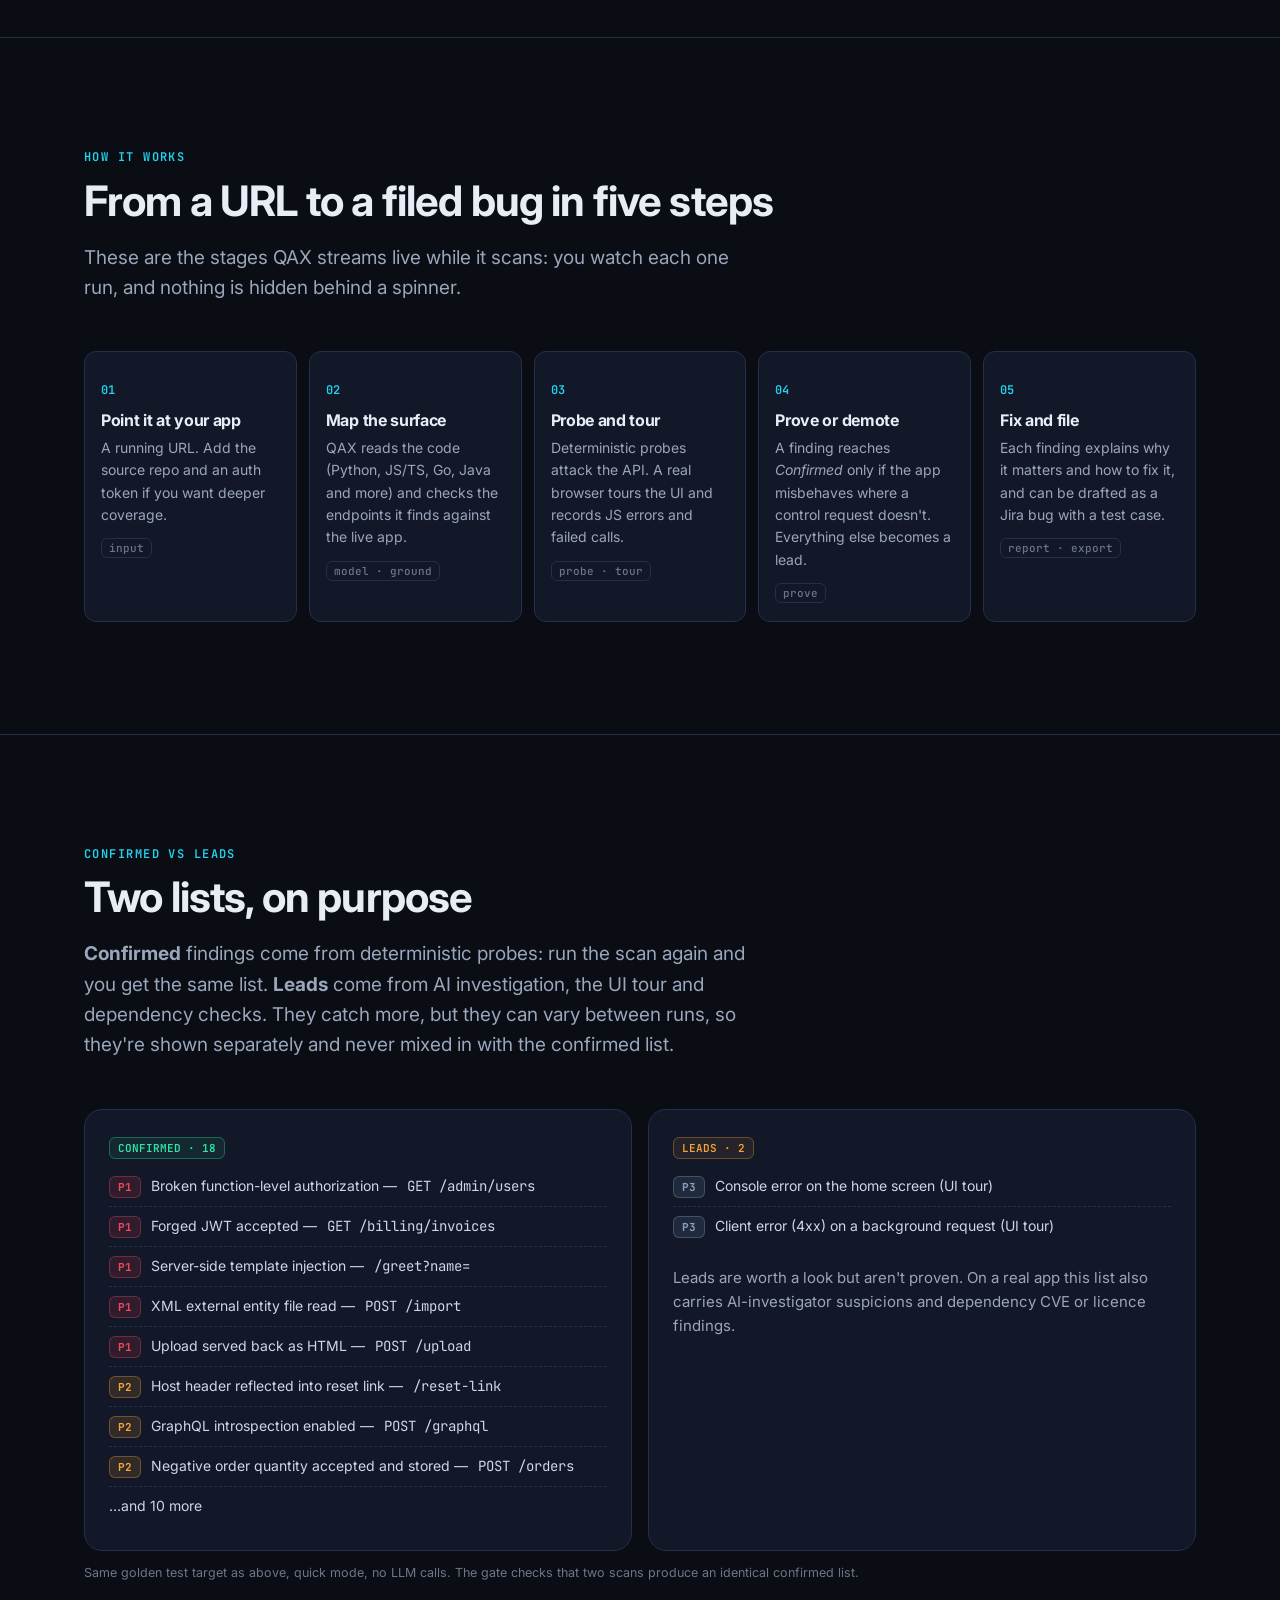
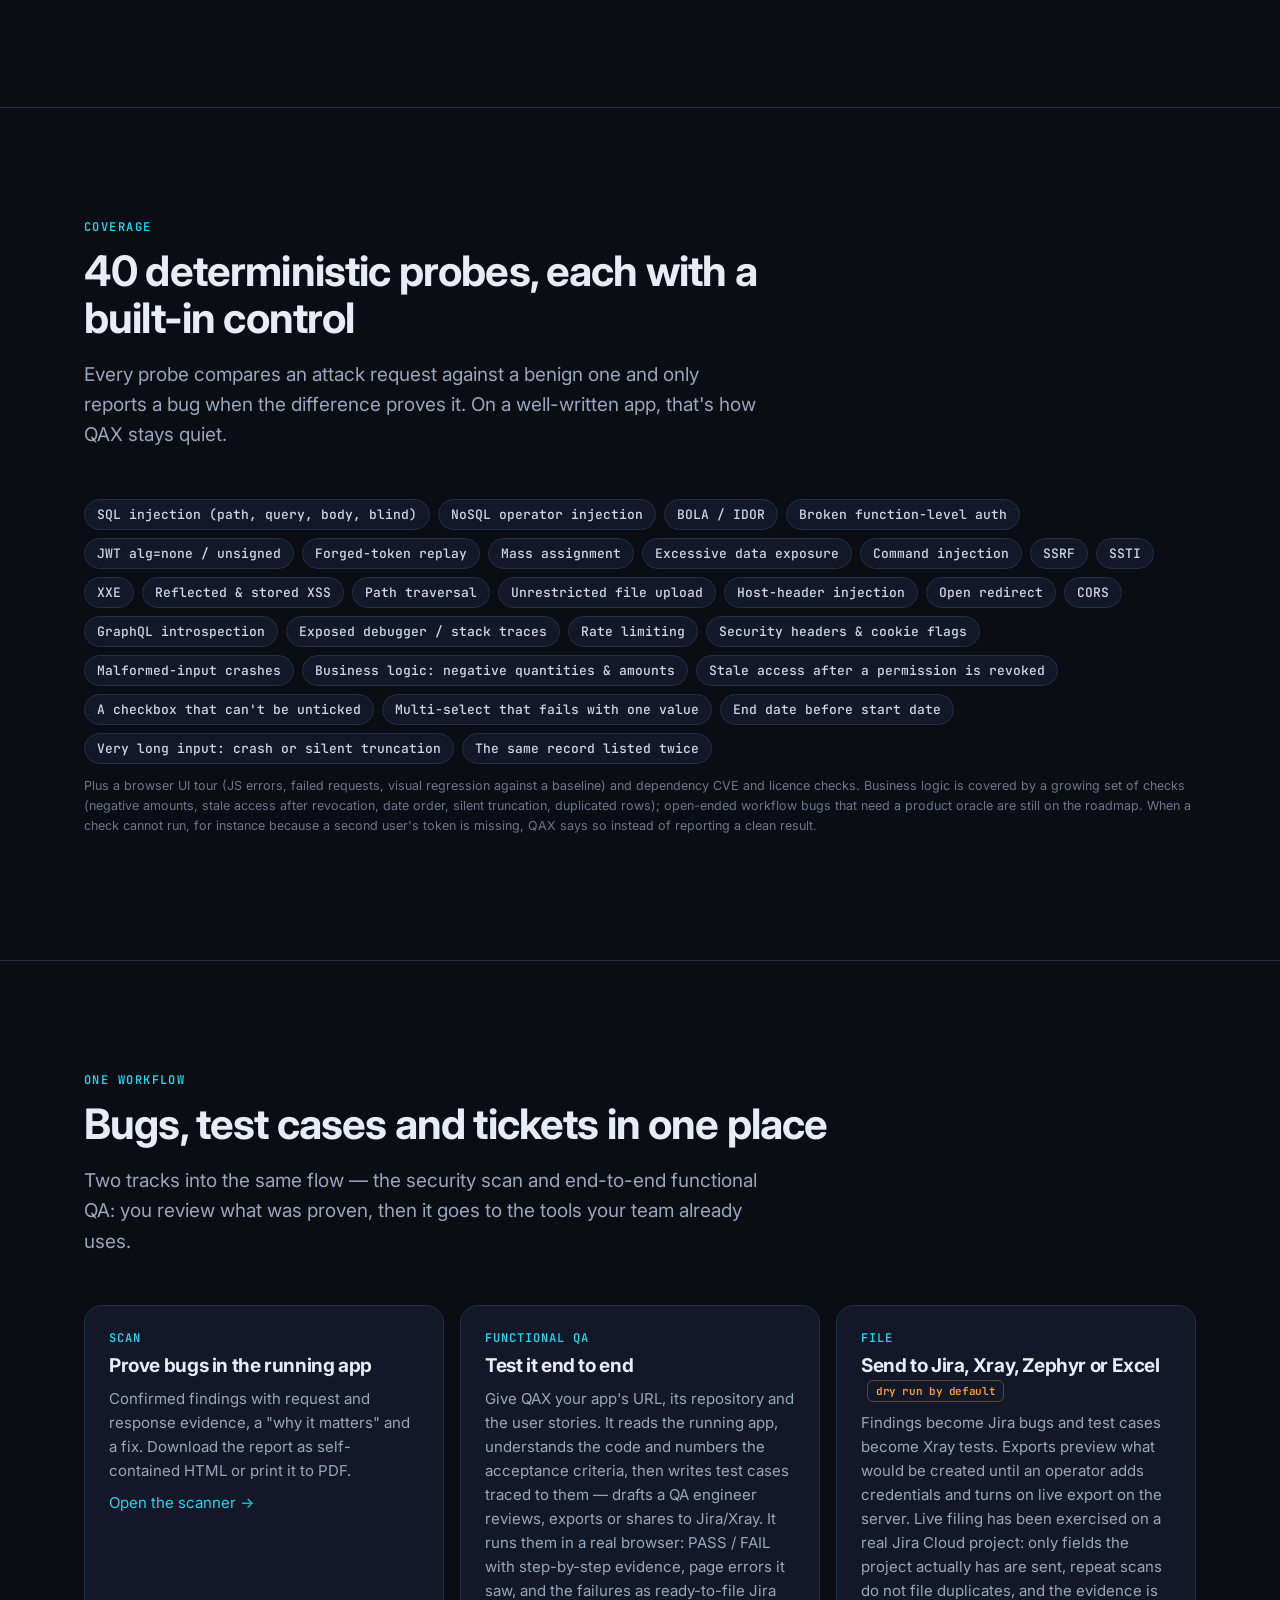
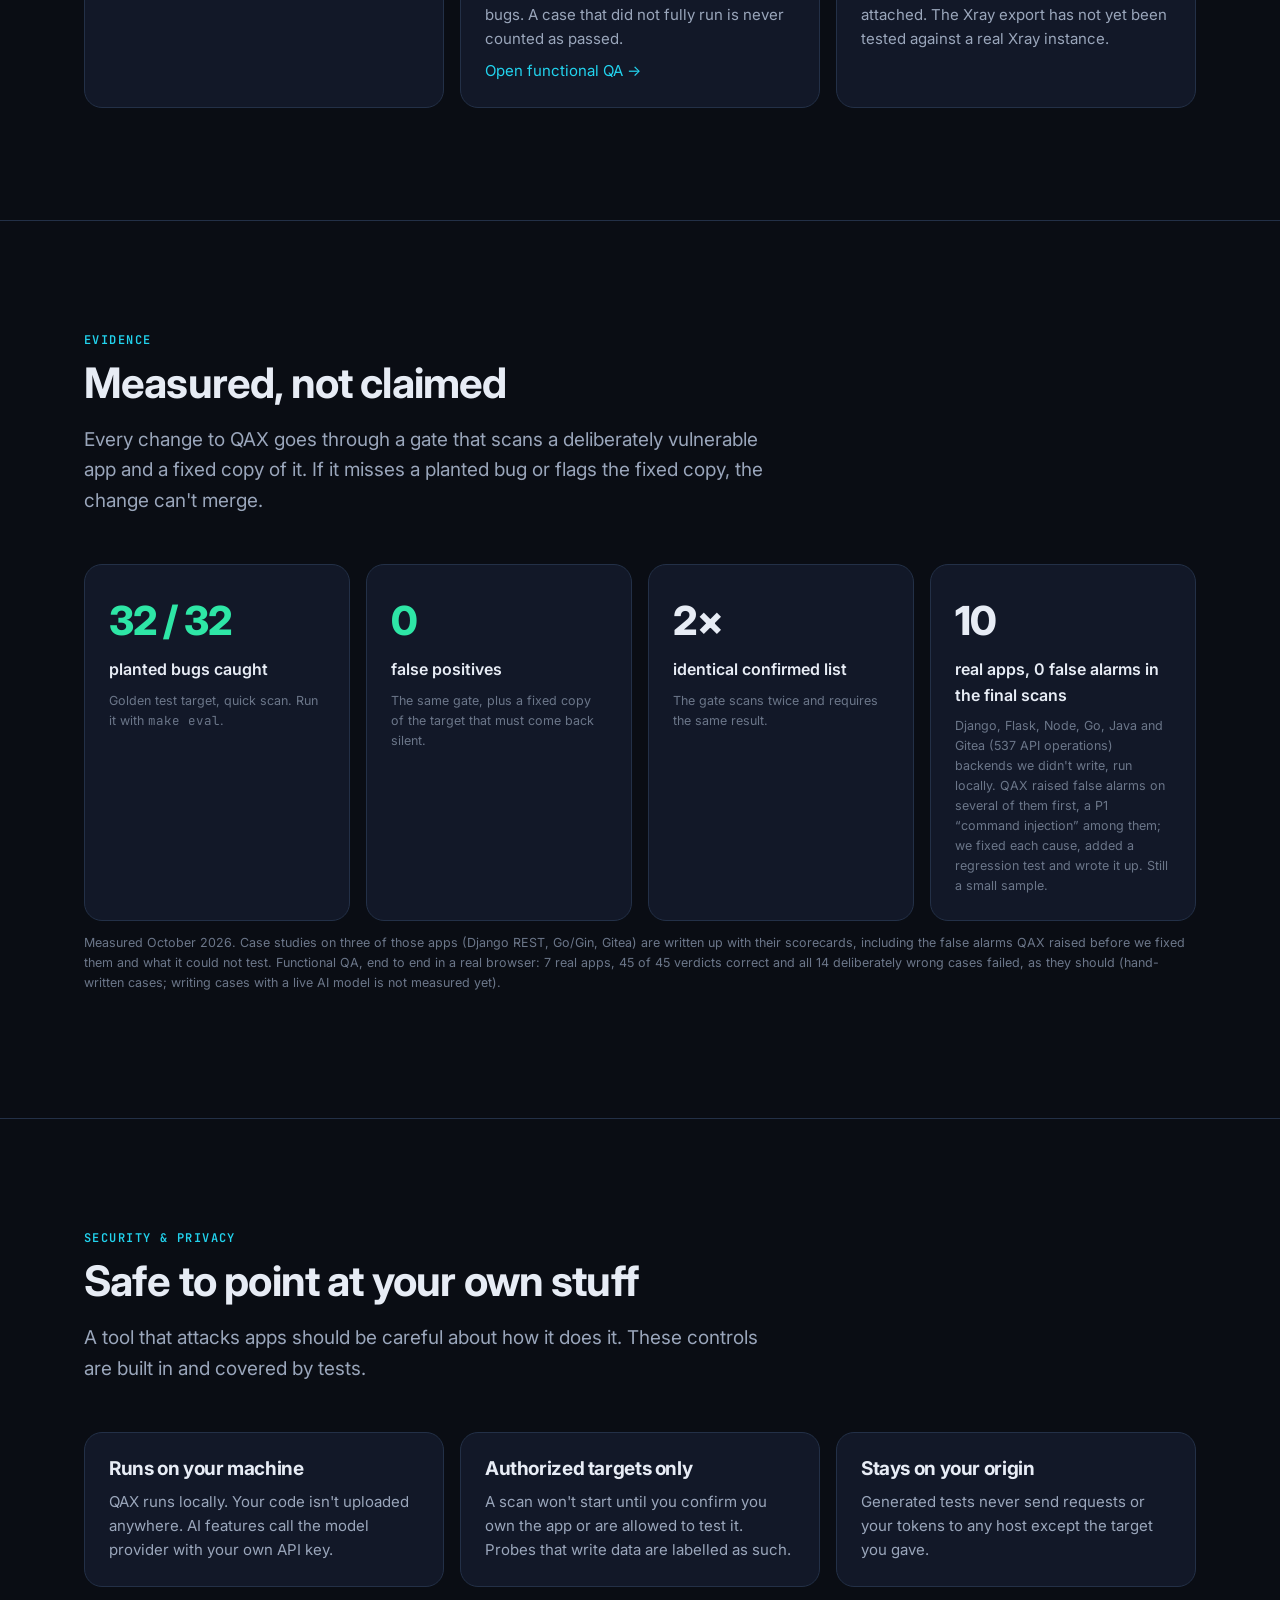
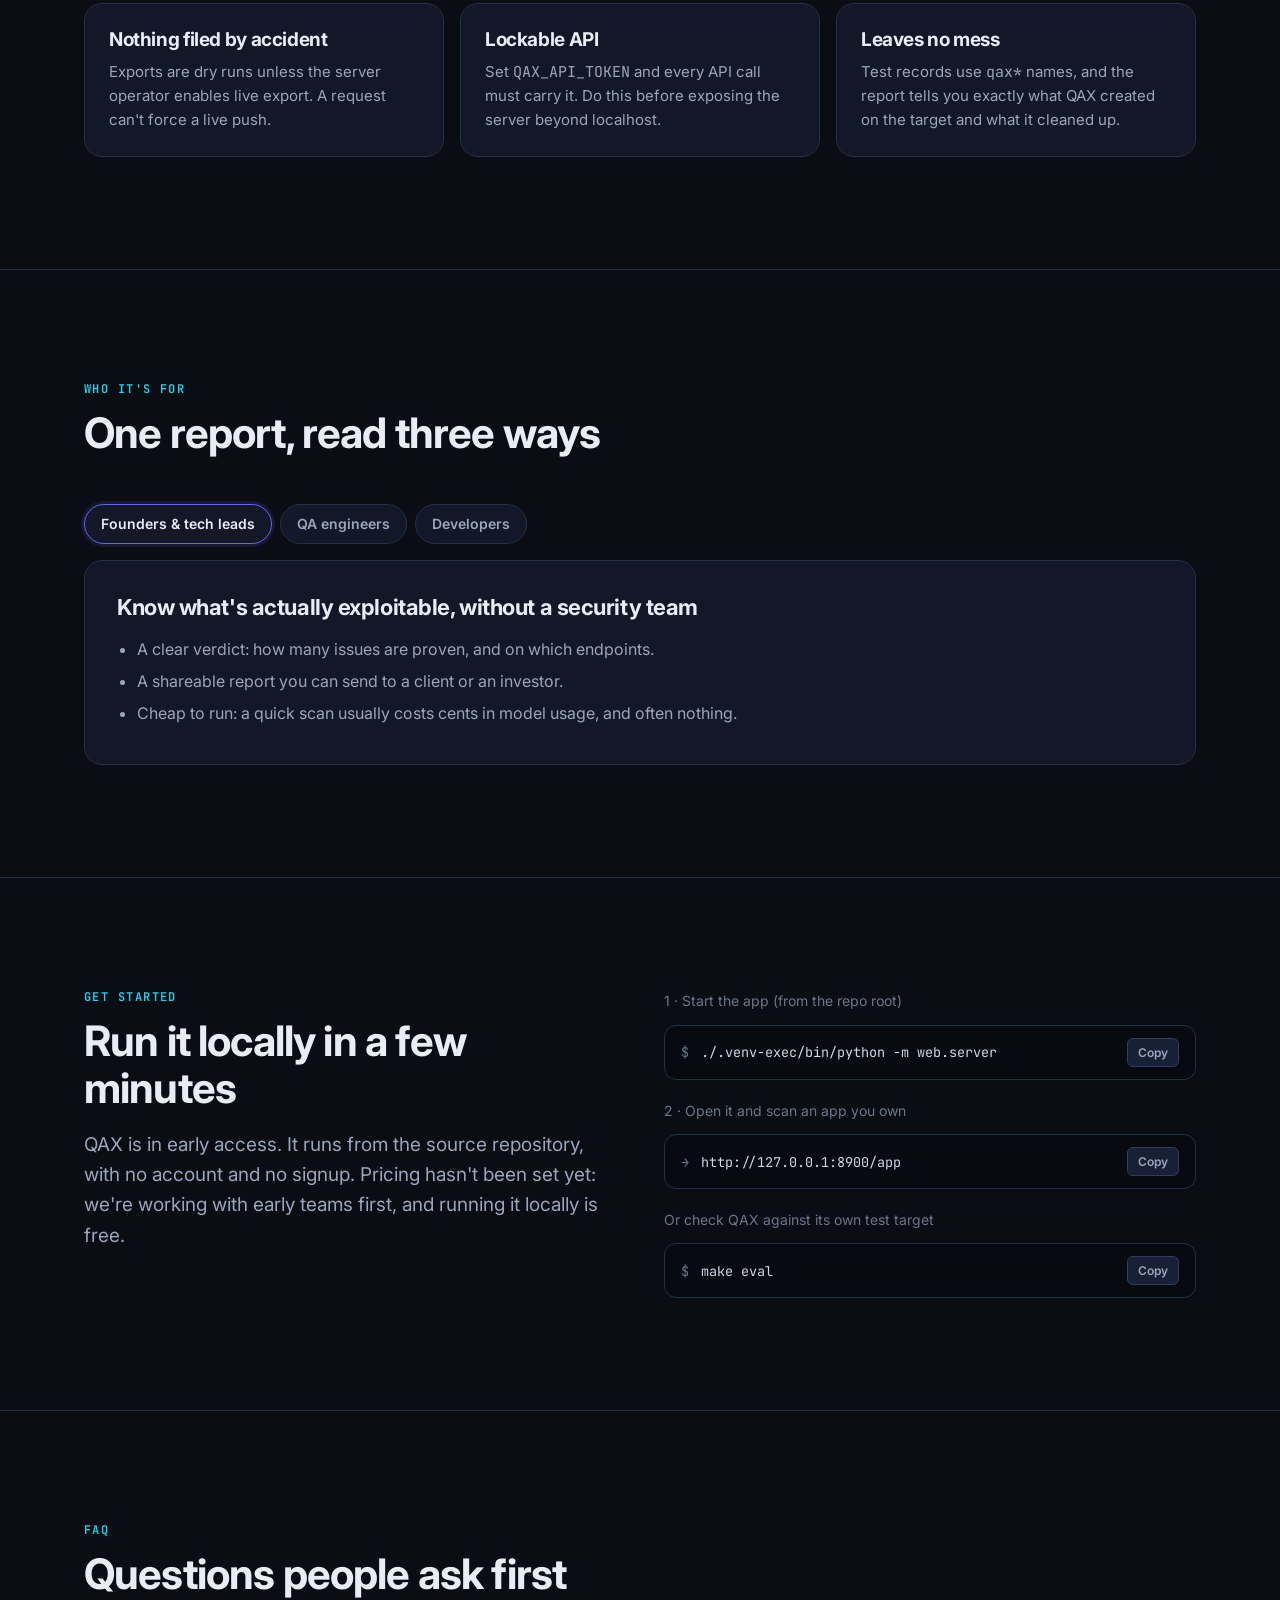
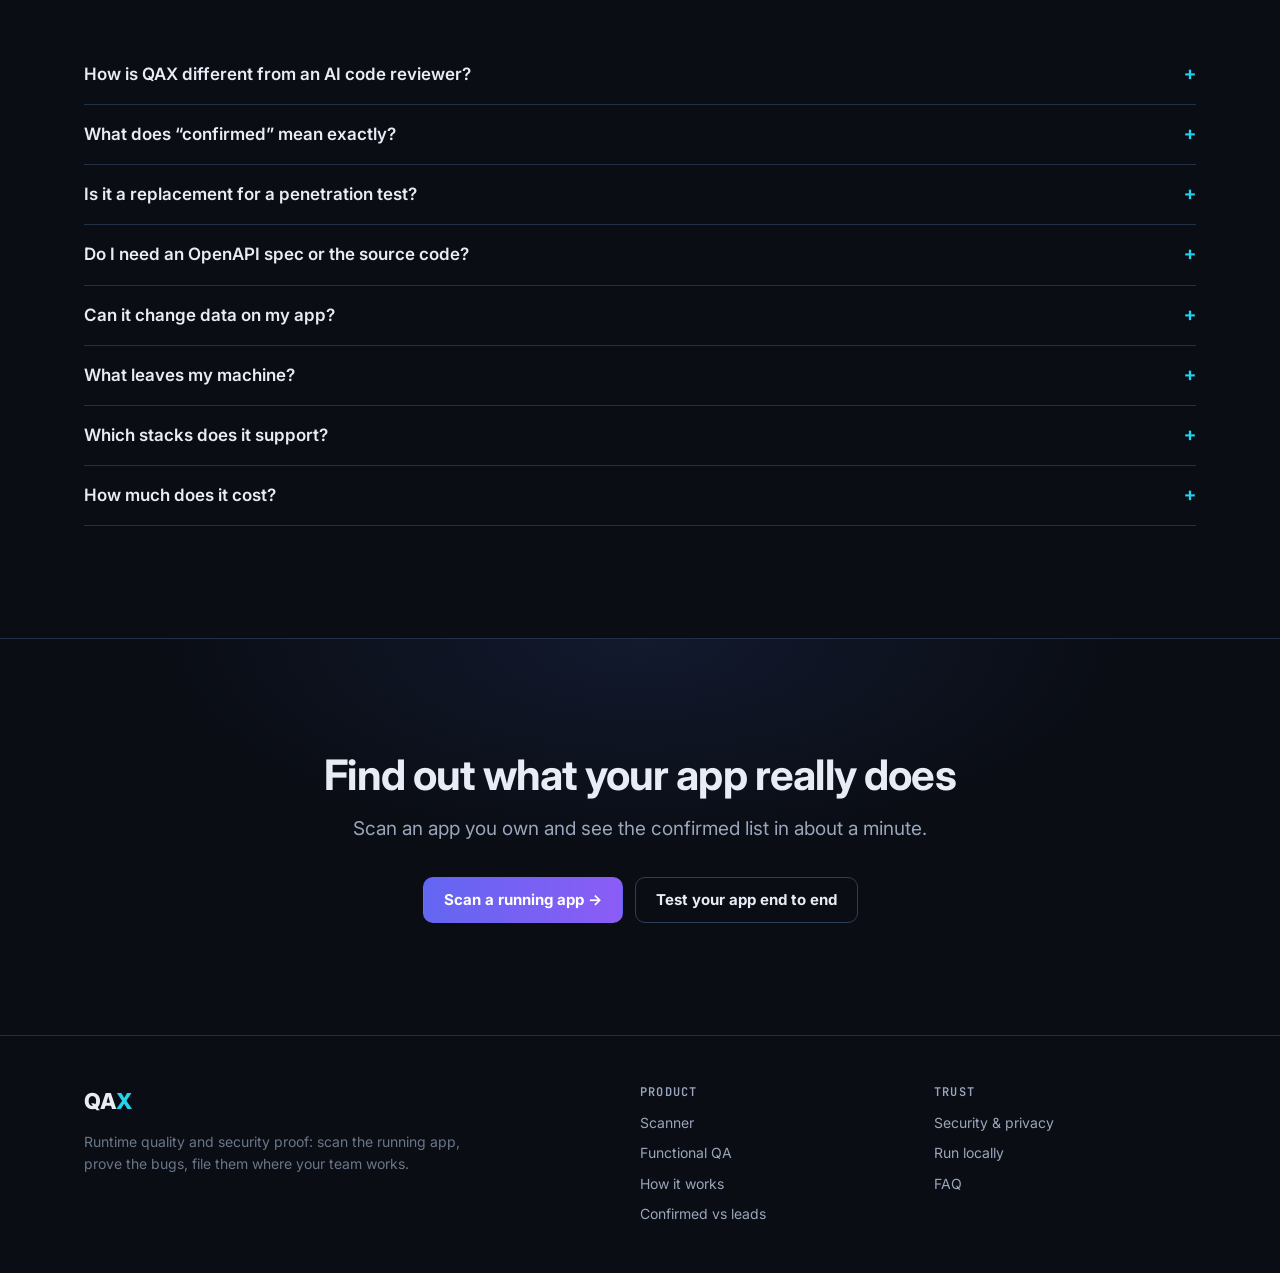
==== commit b6b3d33f: "fix(security)+feat: origin guard (P0), audit fixes, functional benchmark in the gate, project overvi" ====
--- a/web/static/index.html
+++ b/web/static/index.html
@@ -224,11 +224,12 @@
     <div>
       <div class="eyebrow">Runtime quality &amp; security proof</div>
       <h1 style="margin-top:16px">Code review reads the diff.<br><span class="accent">QAX proves what the running app does.</span></h1>
-      <p class="lead">Point QAX at your running app. It probes the API and UI, keeps only the bugs it can
-        prove with a real request and response, explains the fix, and drafts the Jira bug and test case for you.</p>
+      <p class="lead">Point QAX at your staging app. It runs your user flows end to end in a real browser and
+        probes the API for security bugs — on your own machine — and reports only what it can prove: the steps,
+        screenshots or request that show it, and a Jira bug ready to file.</p>
       <div class="cta-row">
-        <a href="/app#scan" class="btn btn-primary">Scan a running app →</a>
-        <a href="#evidence" class="btn btn-ghost">See real output</a>
+        <a href="/app#functional" class="btn btn-primary">Test your app end to end →</a>
+        <a href="/app#scan" class="btn btn-ghost">Scan it for security bugs</a>
       </div>
       <p class="hero-note">Runs locally on your machine · scans only apps you confirm you may test · export stays a dry run until you enable it</p>
     </div>
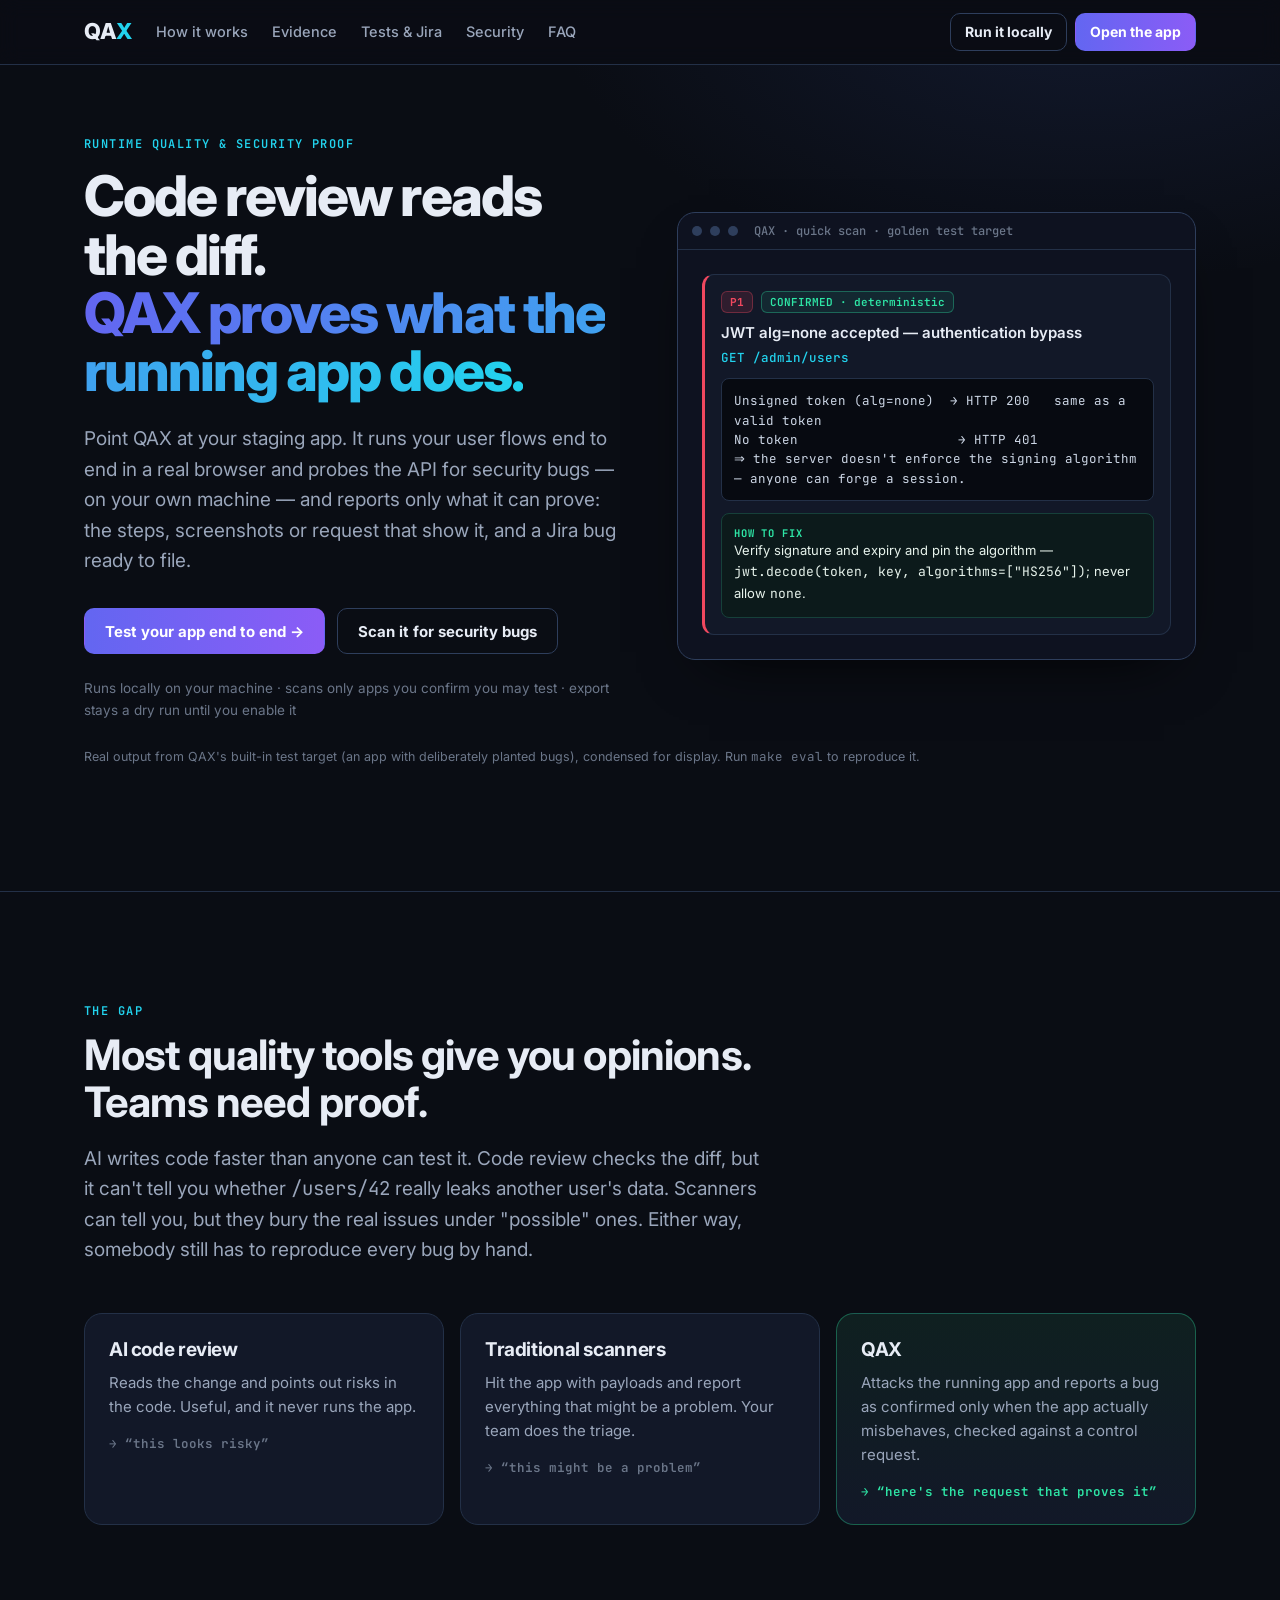
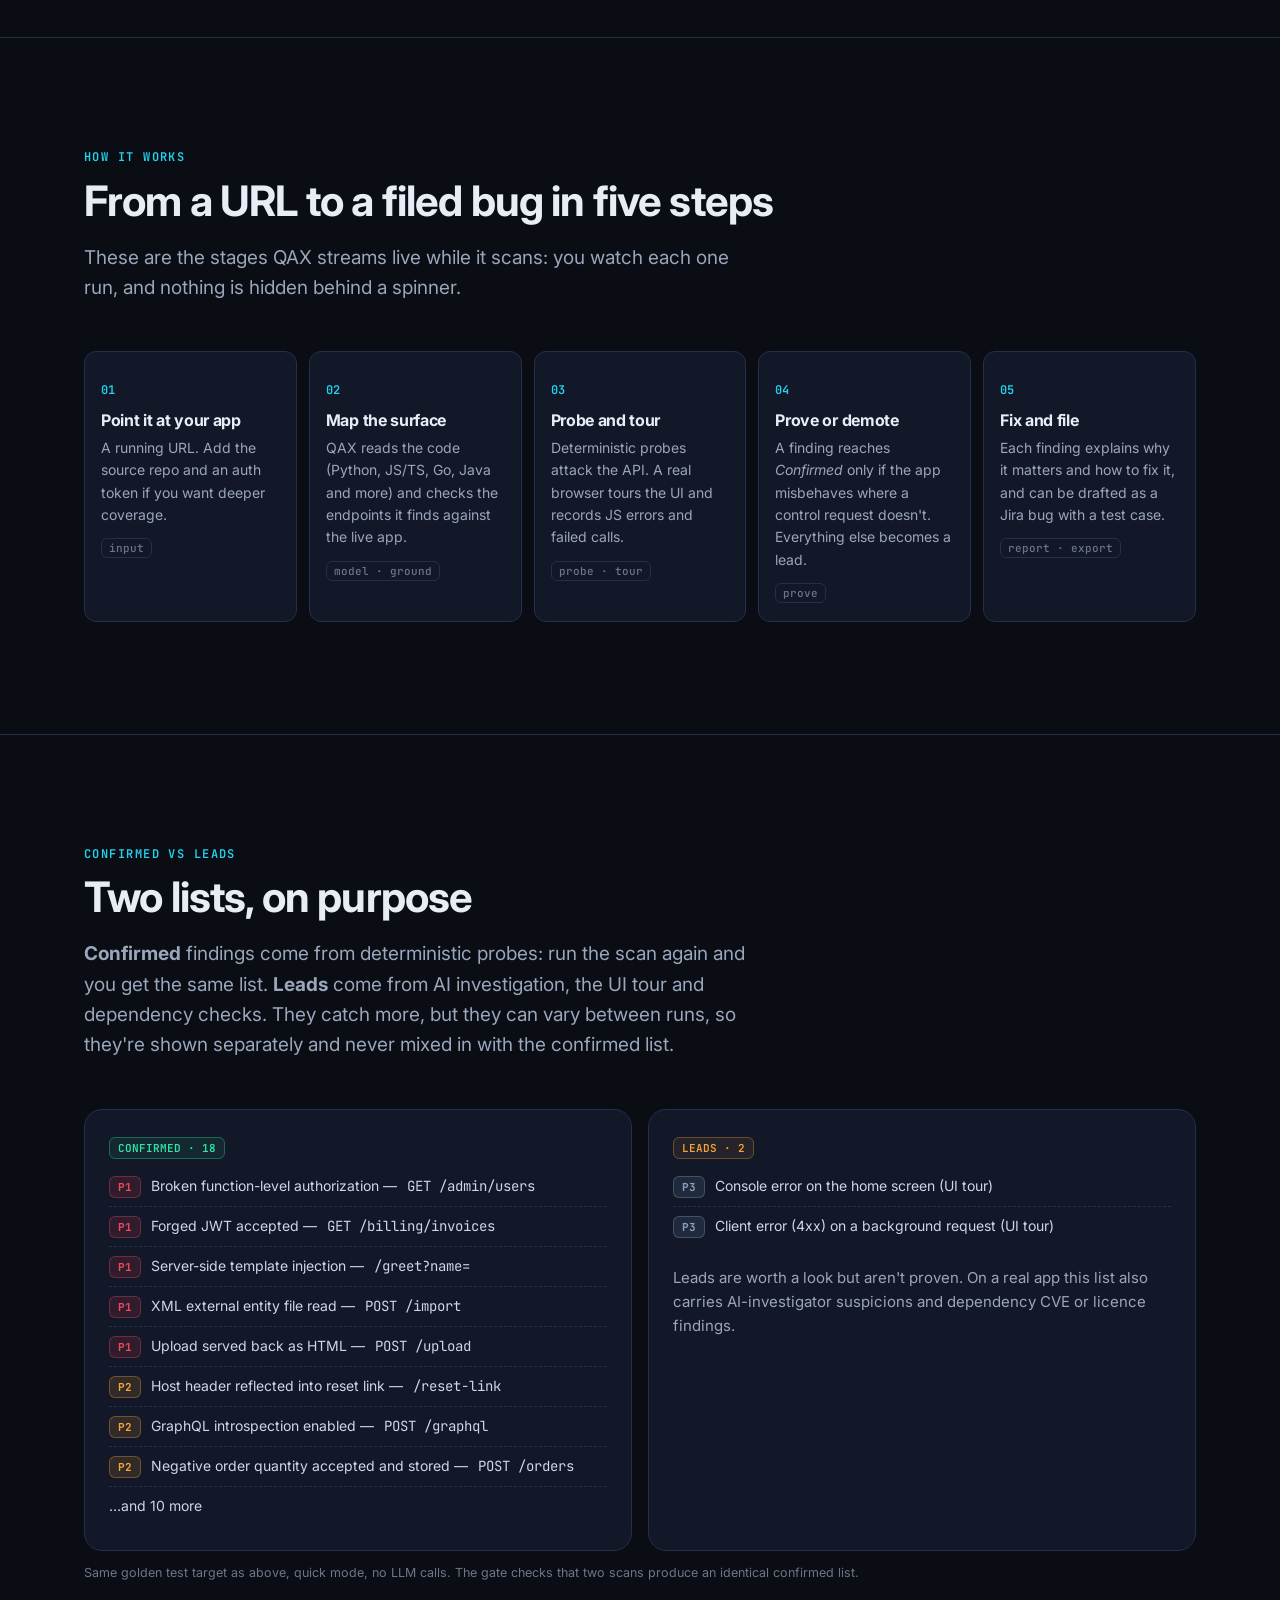
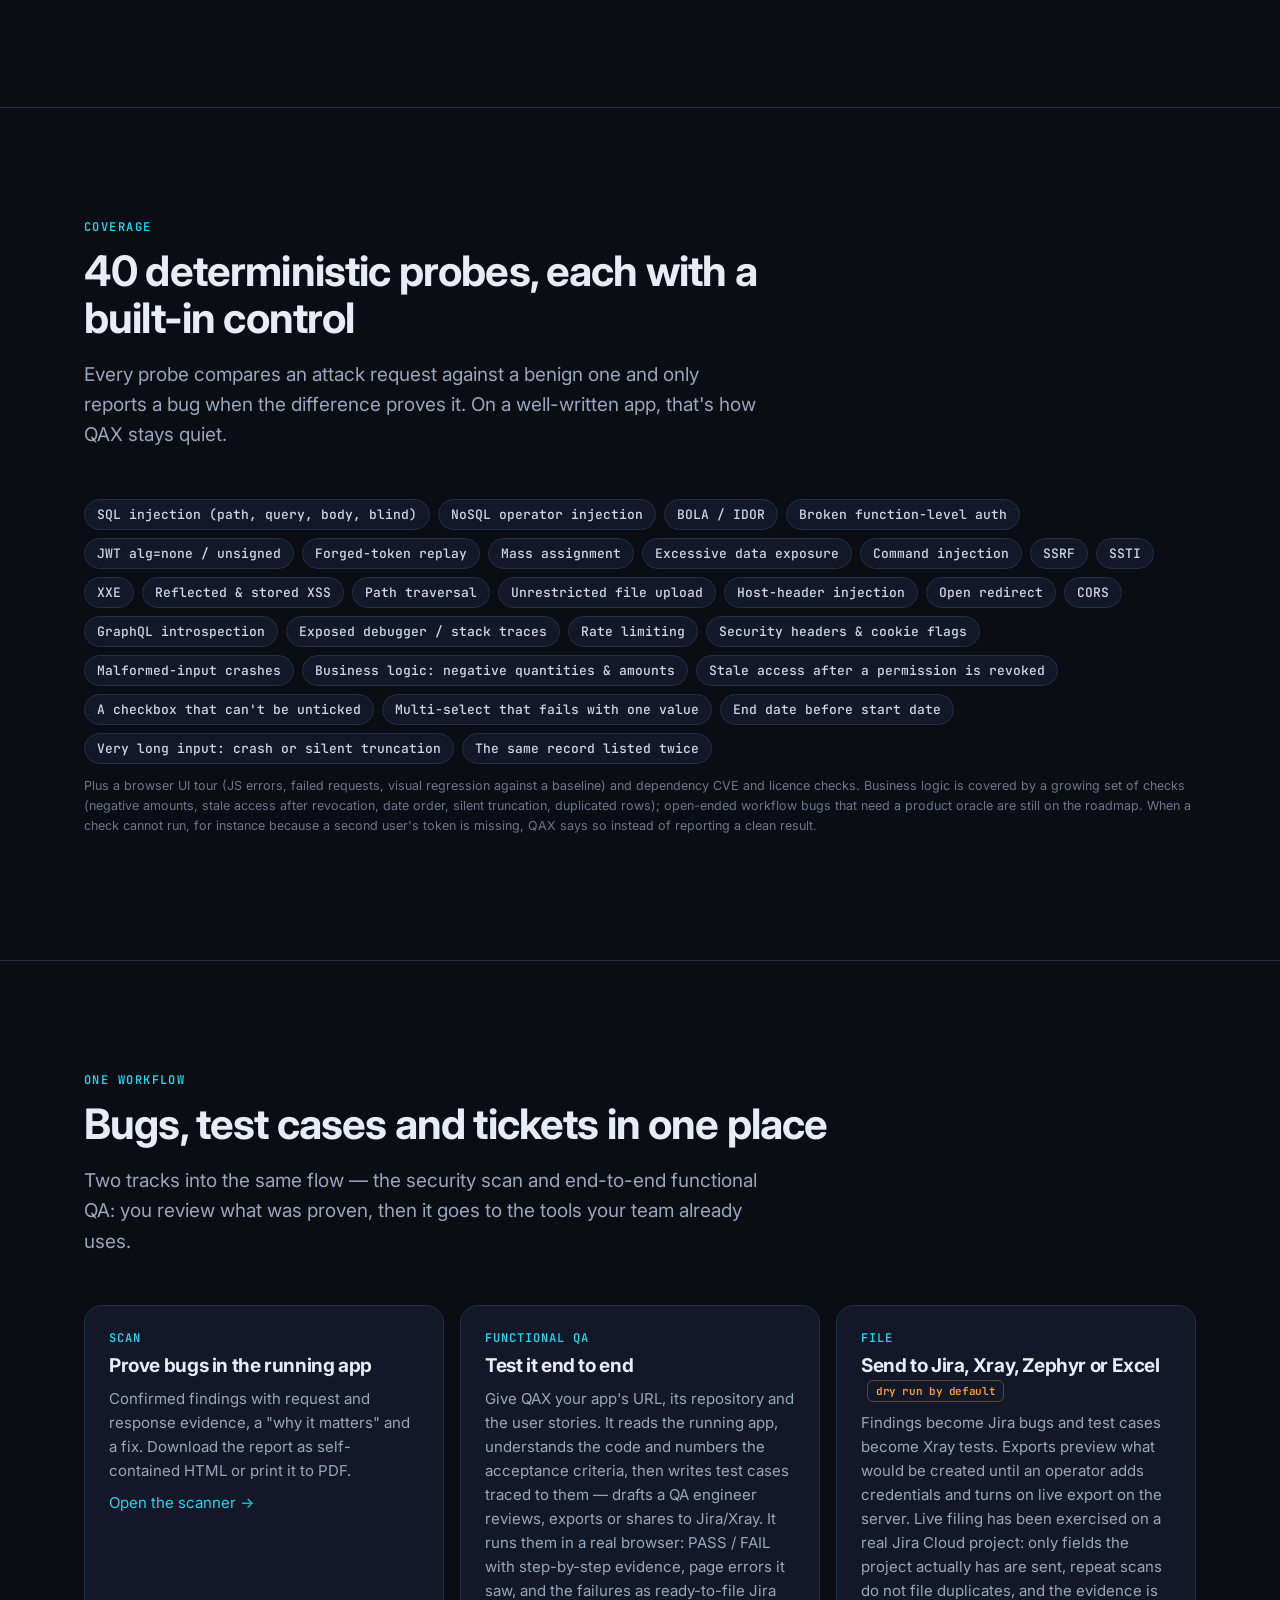
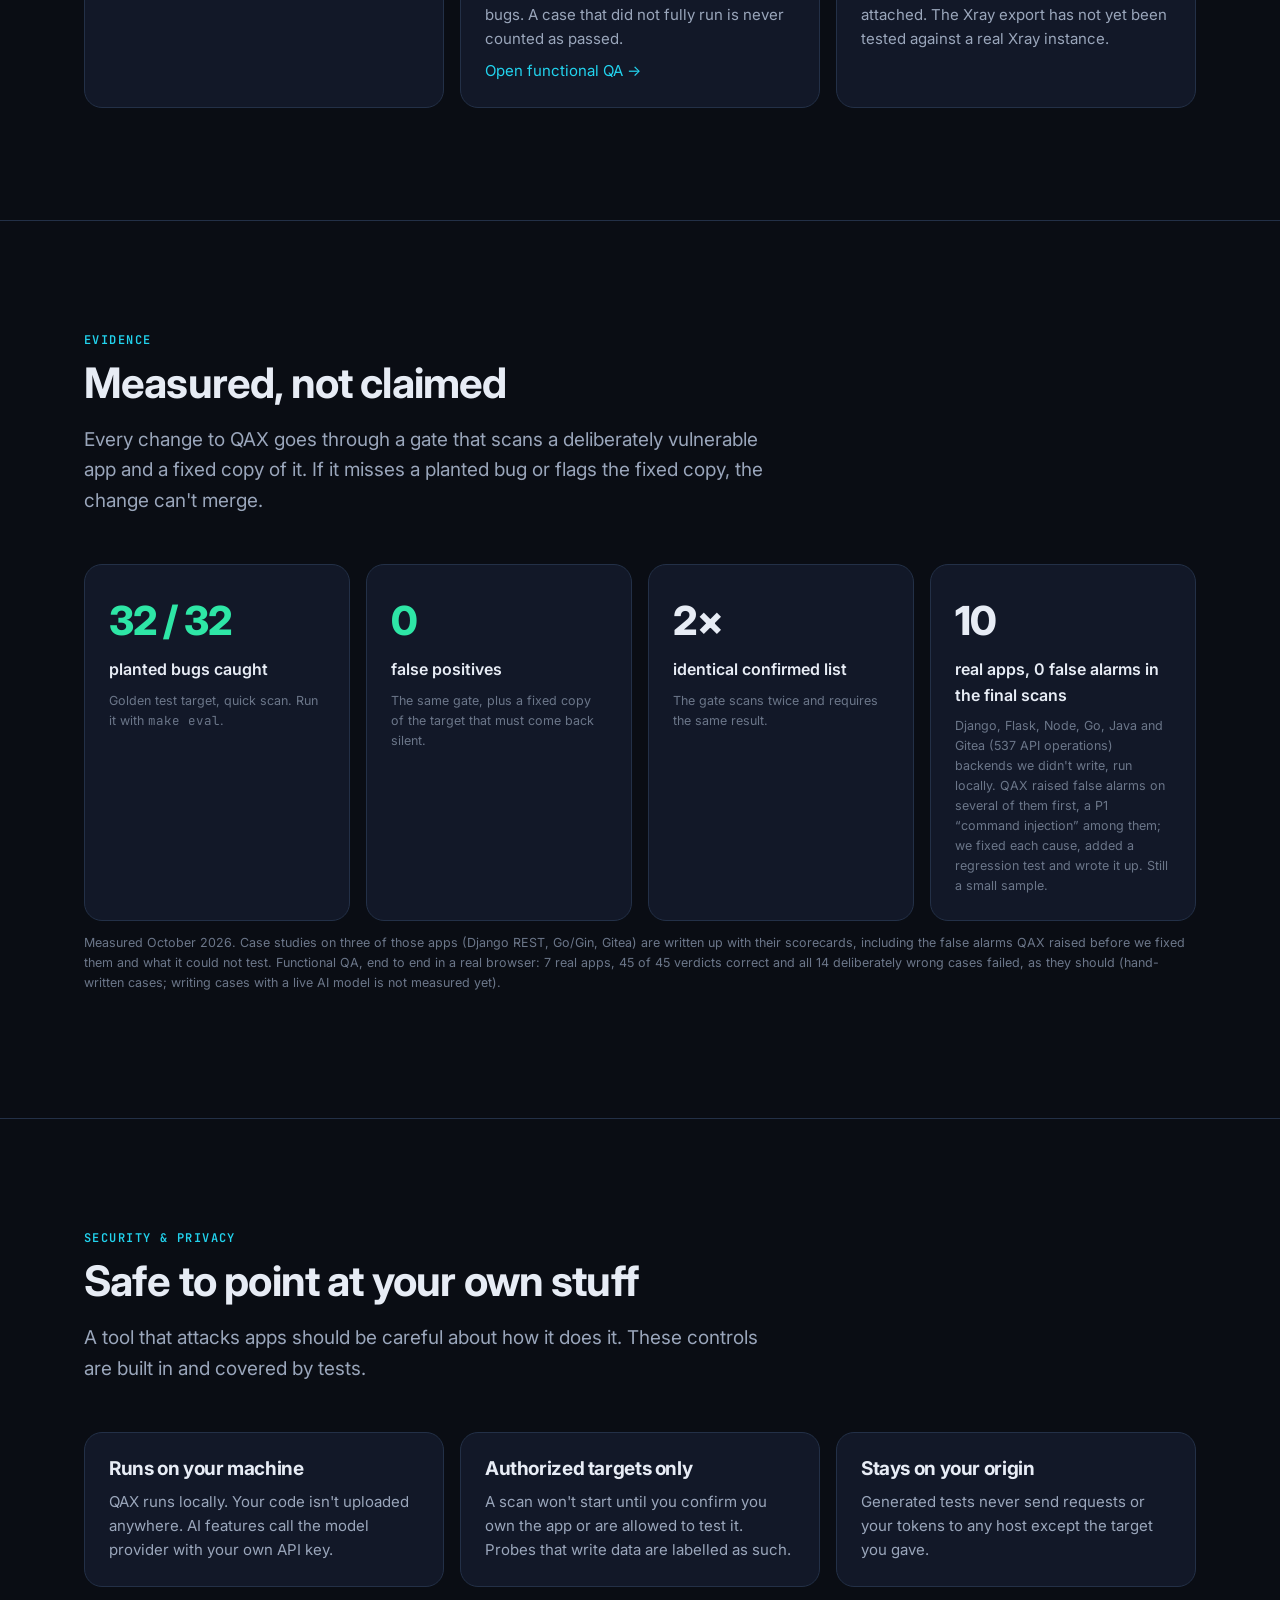
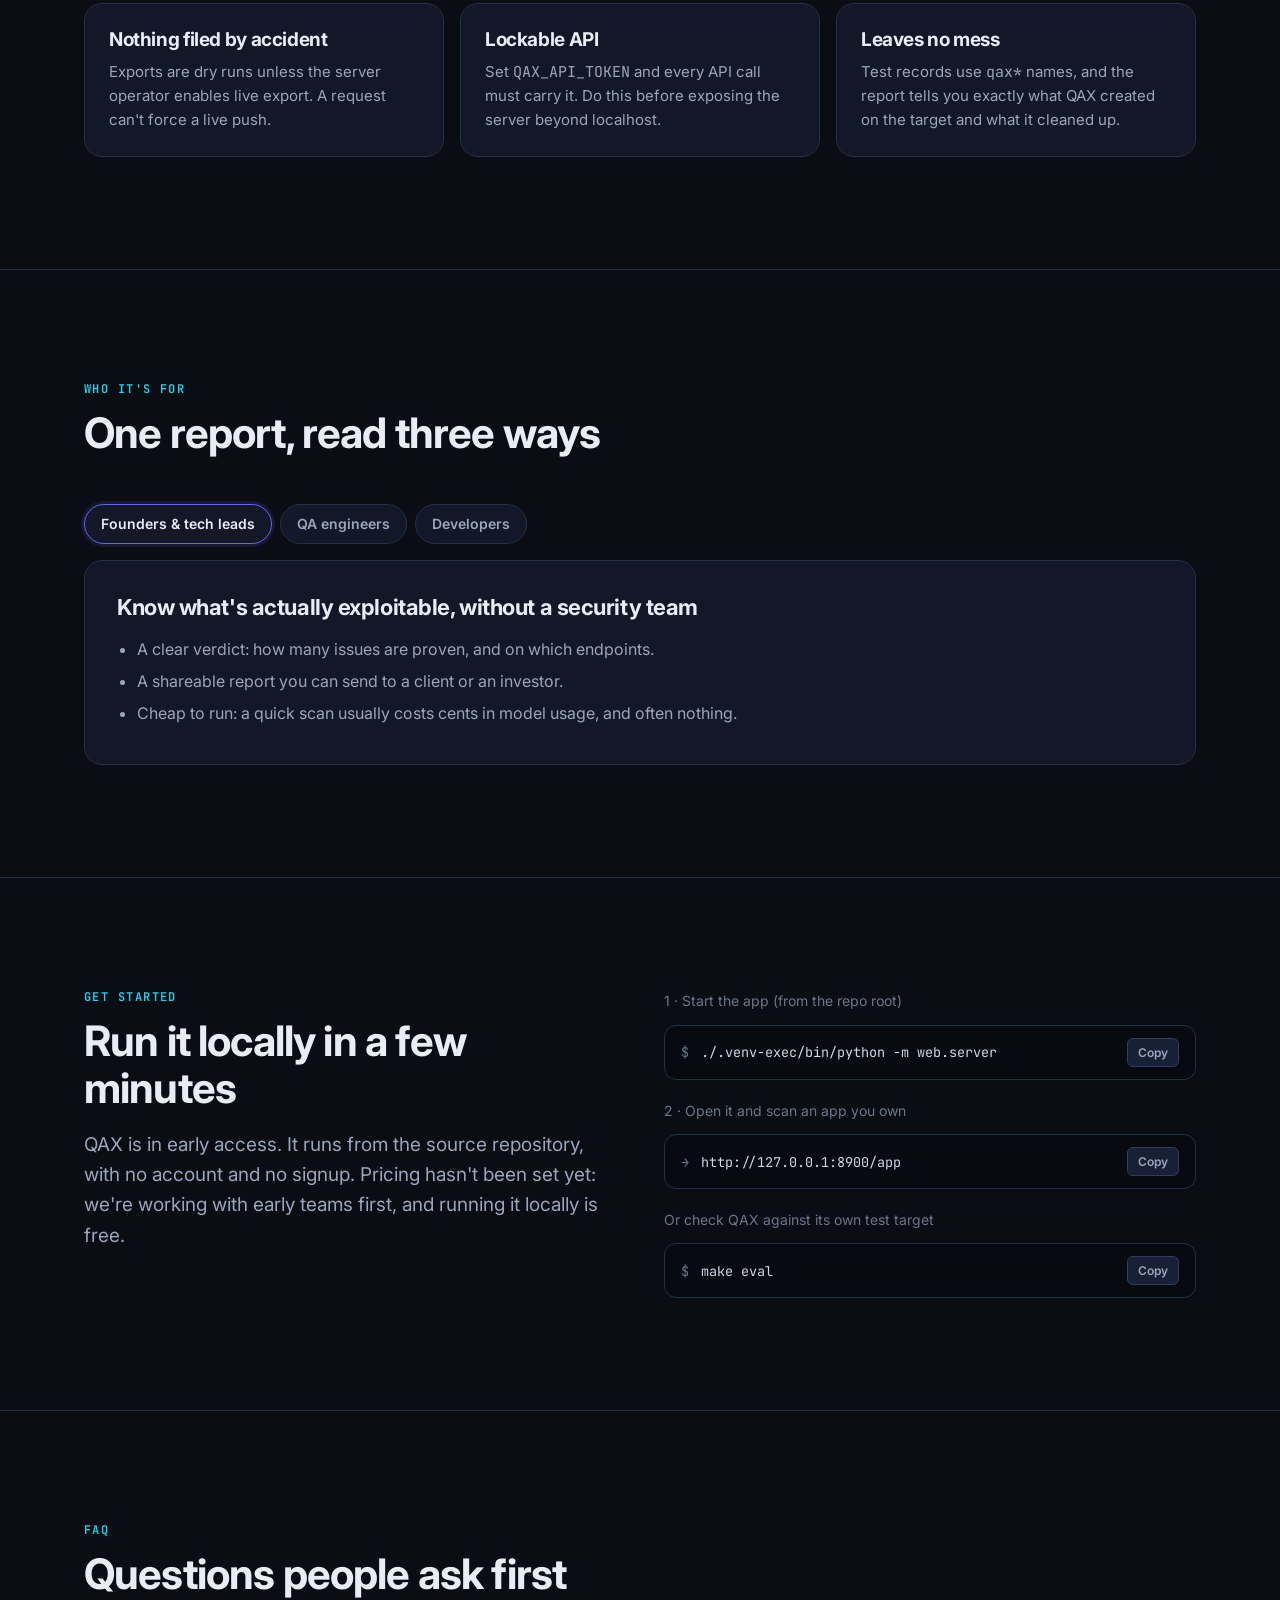
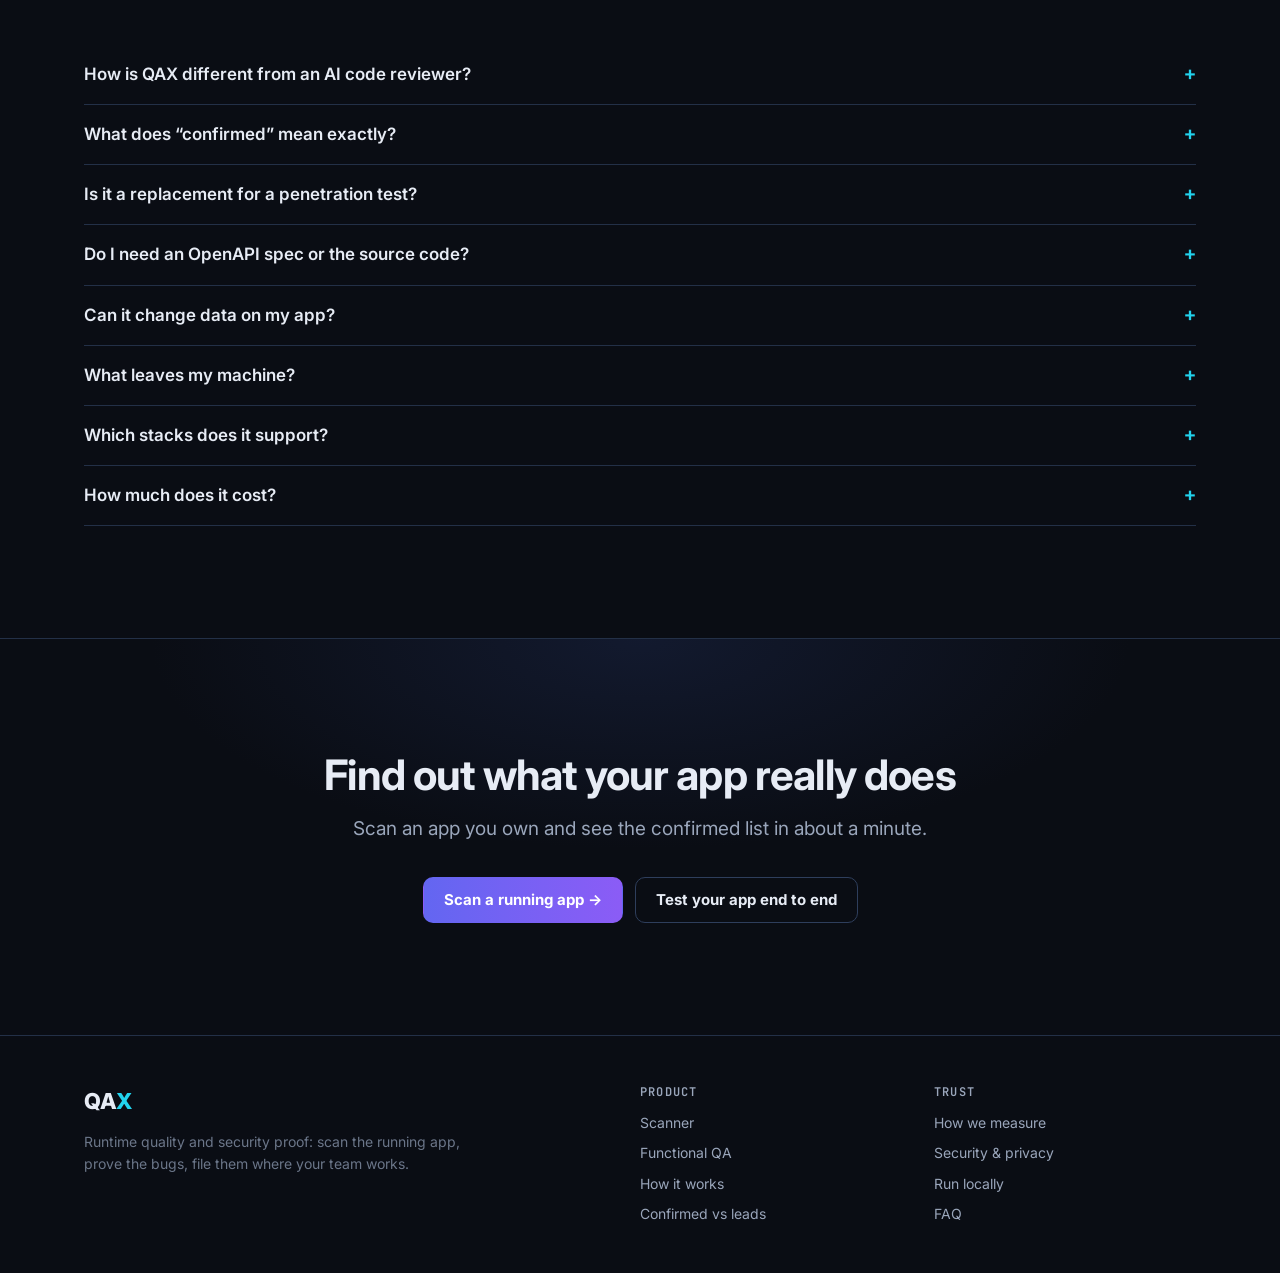
==== commit ae0b3d99: "feat: reproduce a bug from its ticket; accessibility and page-speed cards; How-we-measure page; plai" ====
--- a/web/static/index.html
+++ b/web/static/index.html
@@ -490,7 +490,7 @@
     <div><a href="/" class="logo">QA<span>X</span></a>
       <p style="margin-top:12px;max-width:380px">Runtime quality and security proof: scan the running app, prove the bugs, file them where your team works.</p></div>
     <div><h4>Product</h4><ul><li><a href="/app#scan">Scanner</a></li><li><a href="/app#functional">Functional QA</a></li><li><a href="#how">How it works</a></li><li><a href="#evidence">Confirmed vs leads</a></li></ul></div>
-    <div><h4>Trust</h4><ul><li><a href="#security">Security &amp; privacy</a></li><li><a href="#start">Run locally</a></li><li><a href="#faq">FAQ</a></li></ul></div>
+    <div><h4>Trust</h4><ul><li><a href="/how-we-measure">How we measure</a></li><li><a href="#security">Security &amp; privacy</a></li><li><a href="#start">Run locally</a></li><li><a href="#faq">FAQ</a></li></ul></div>
   </div>
 </footer>
 
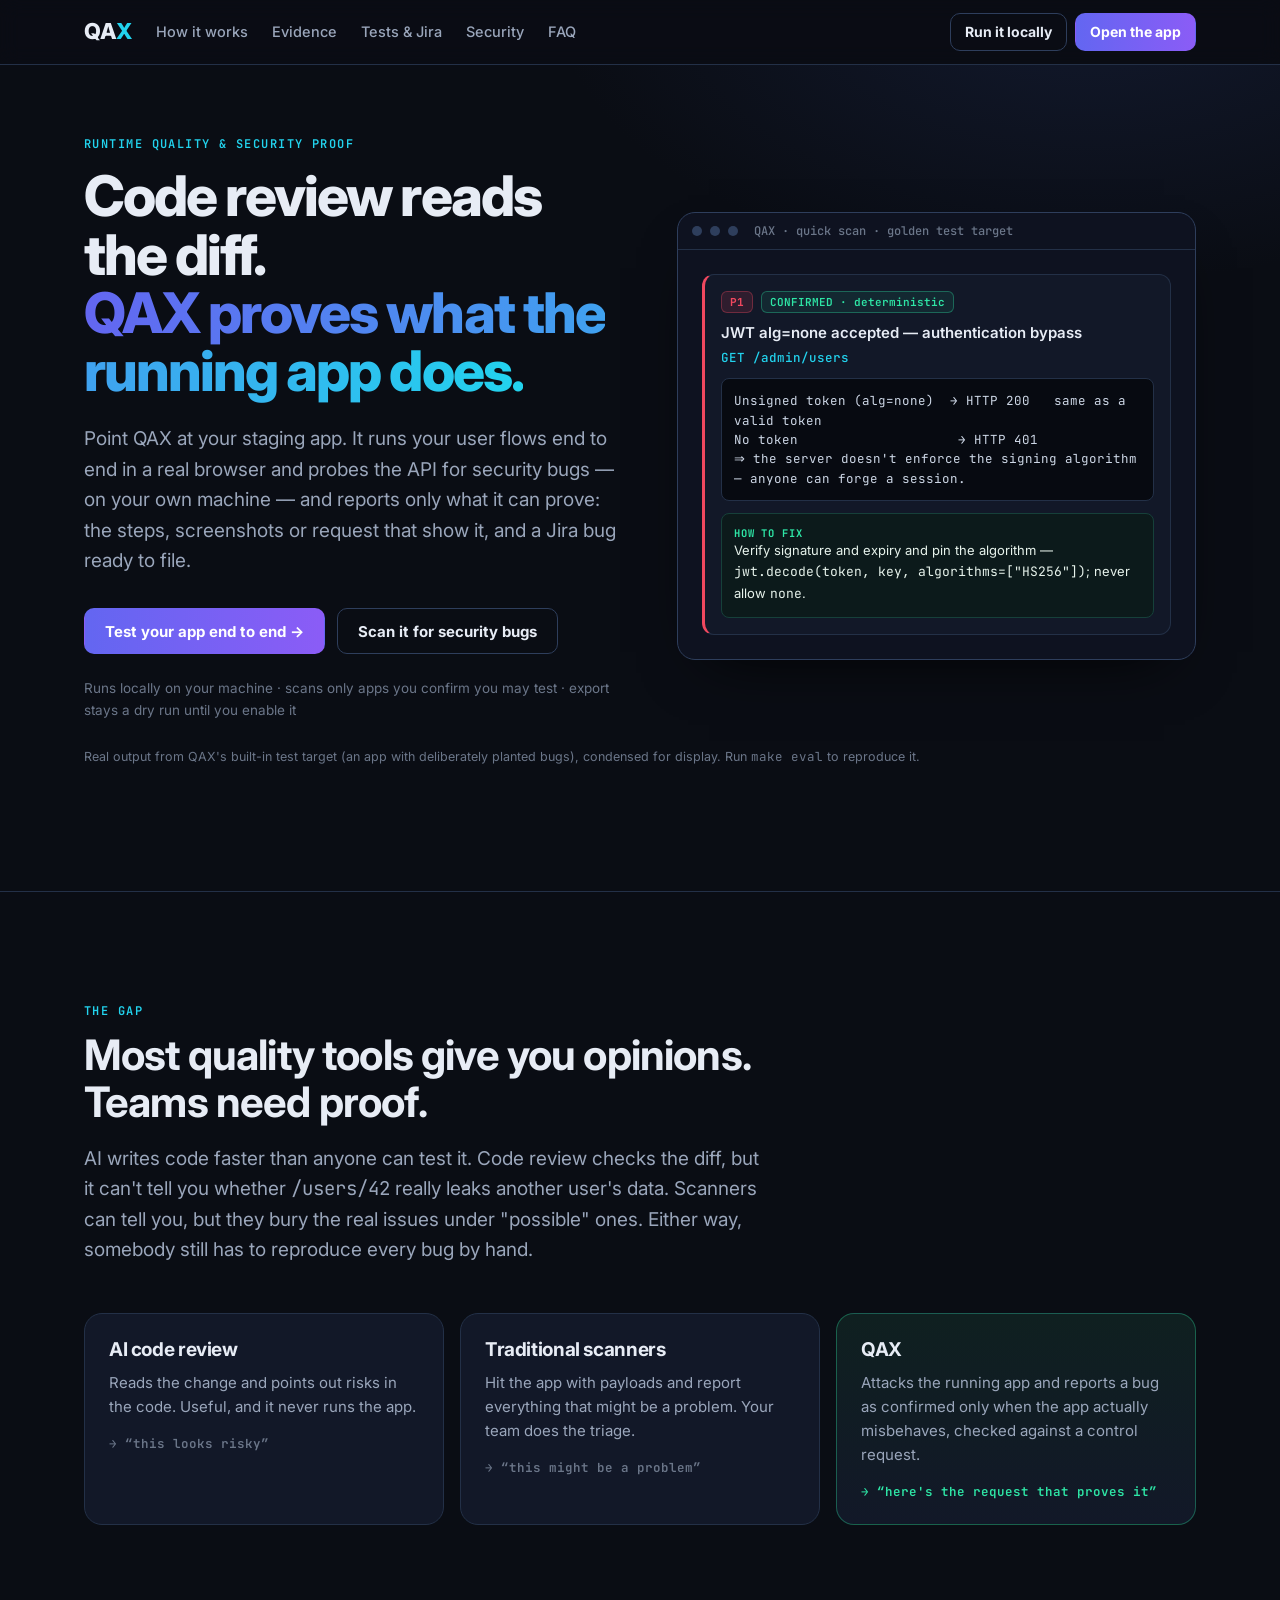
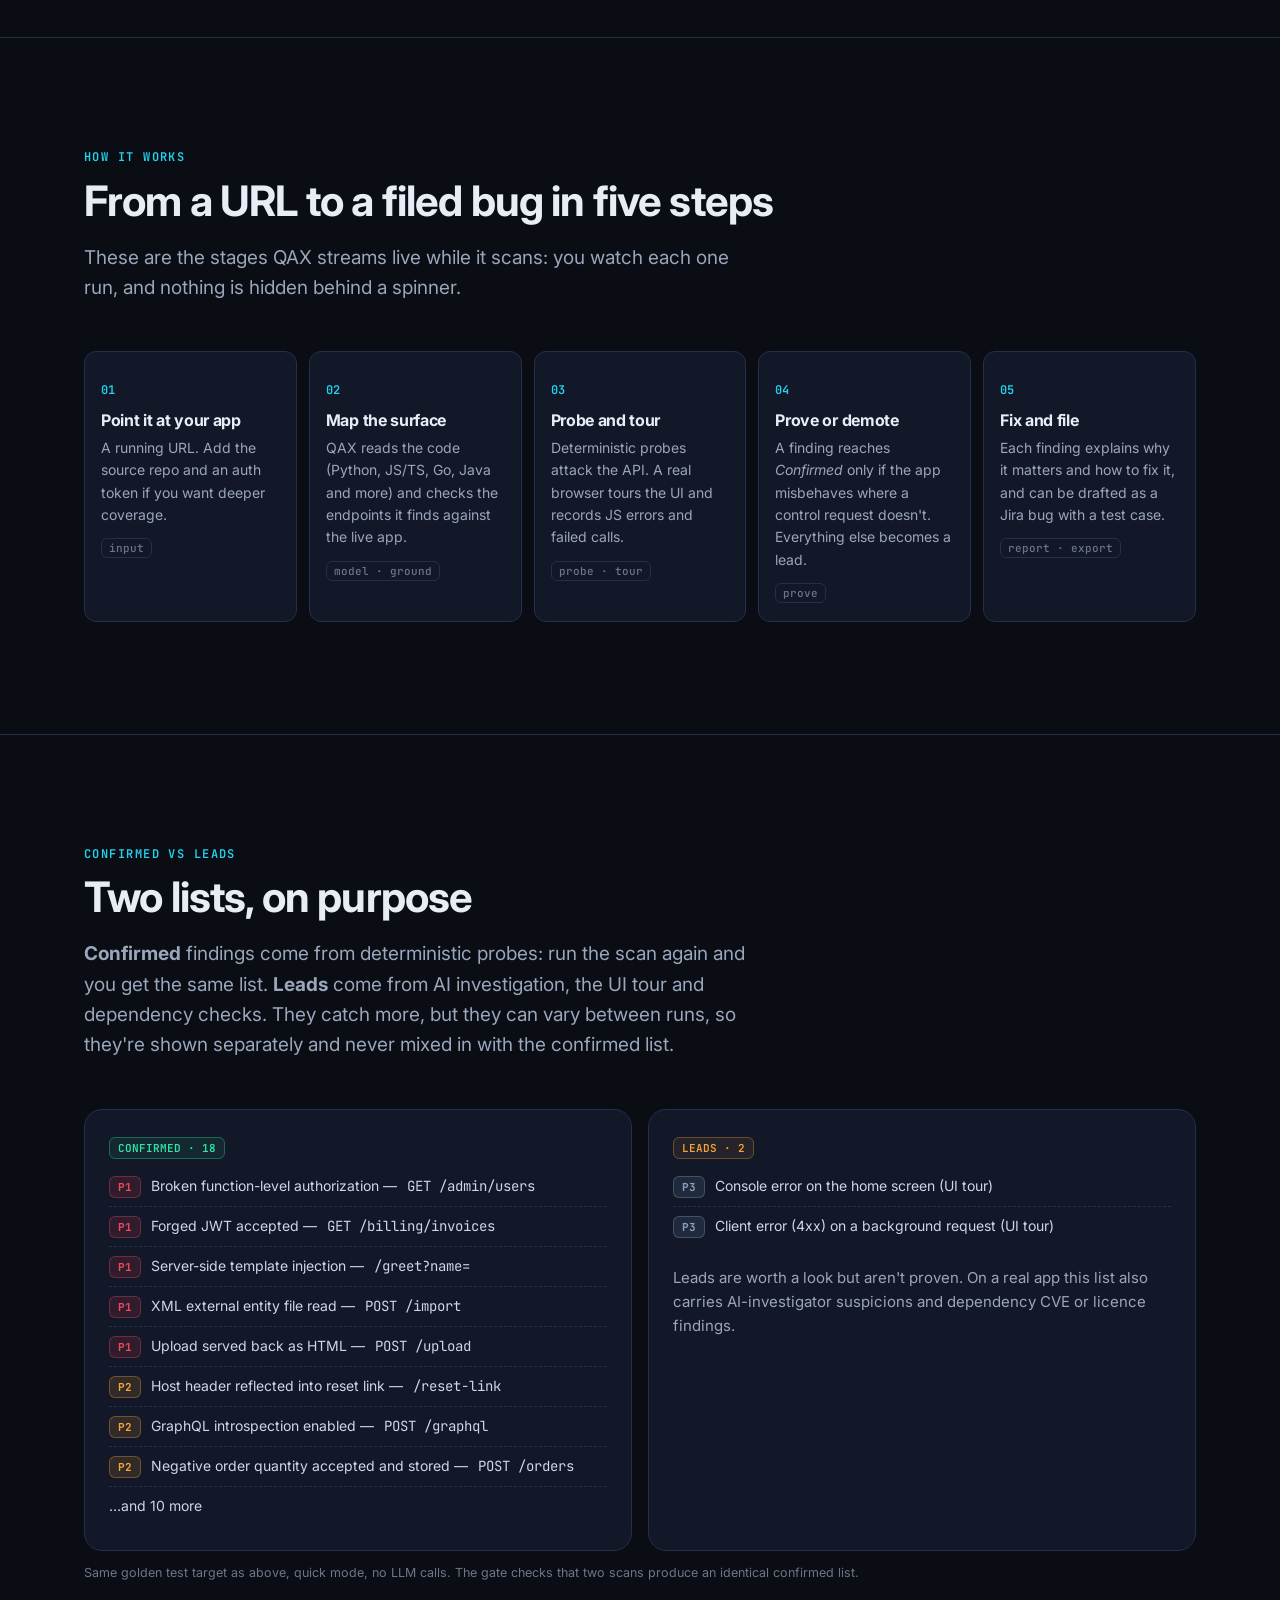
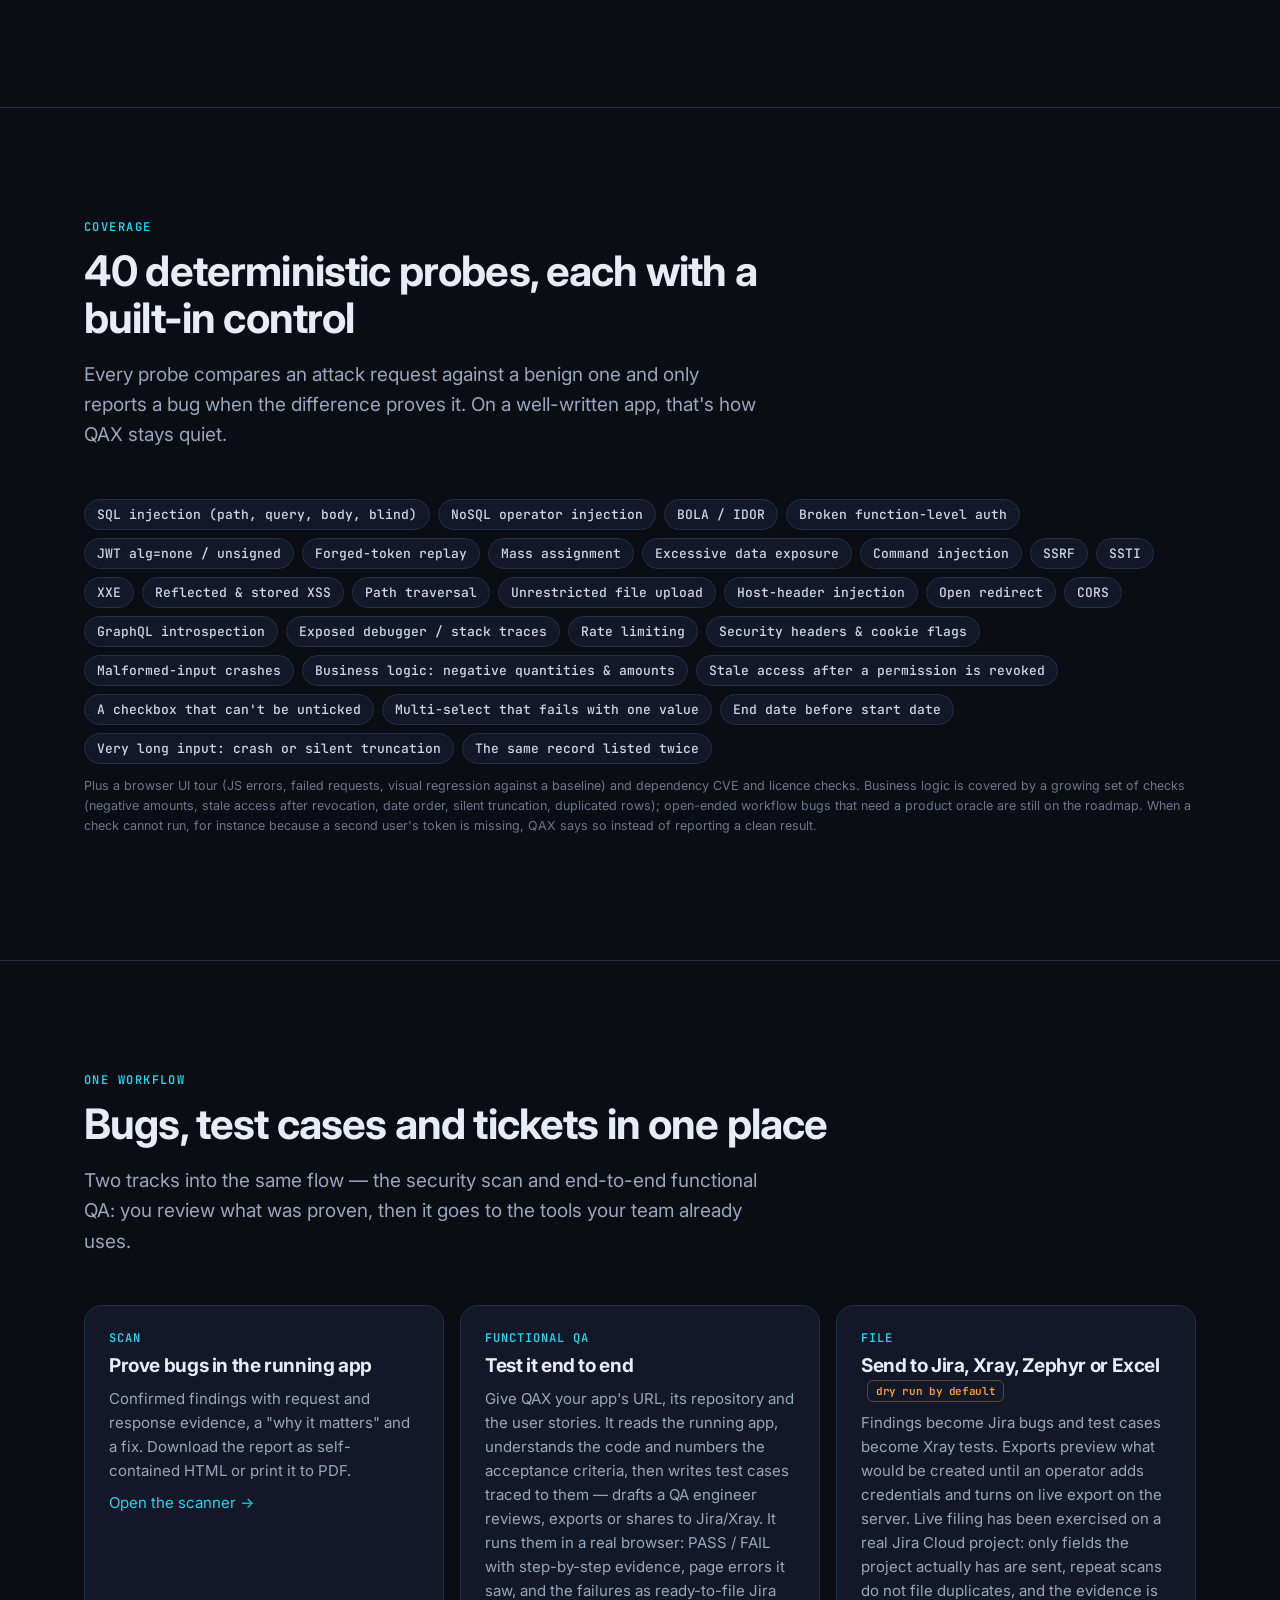
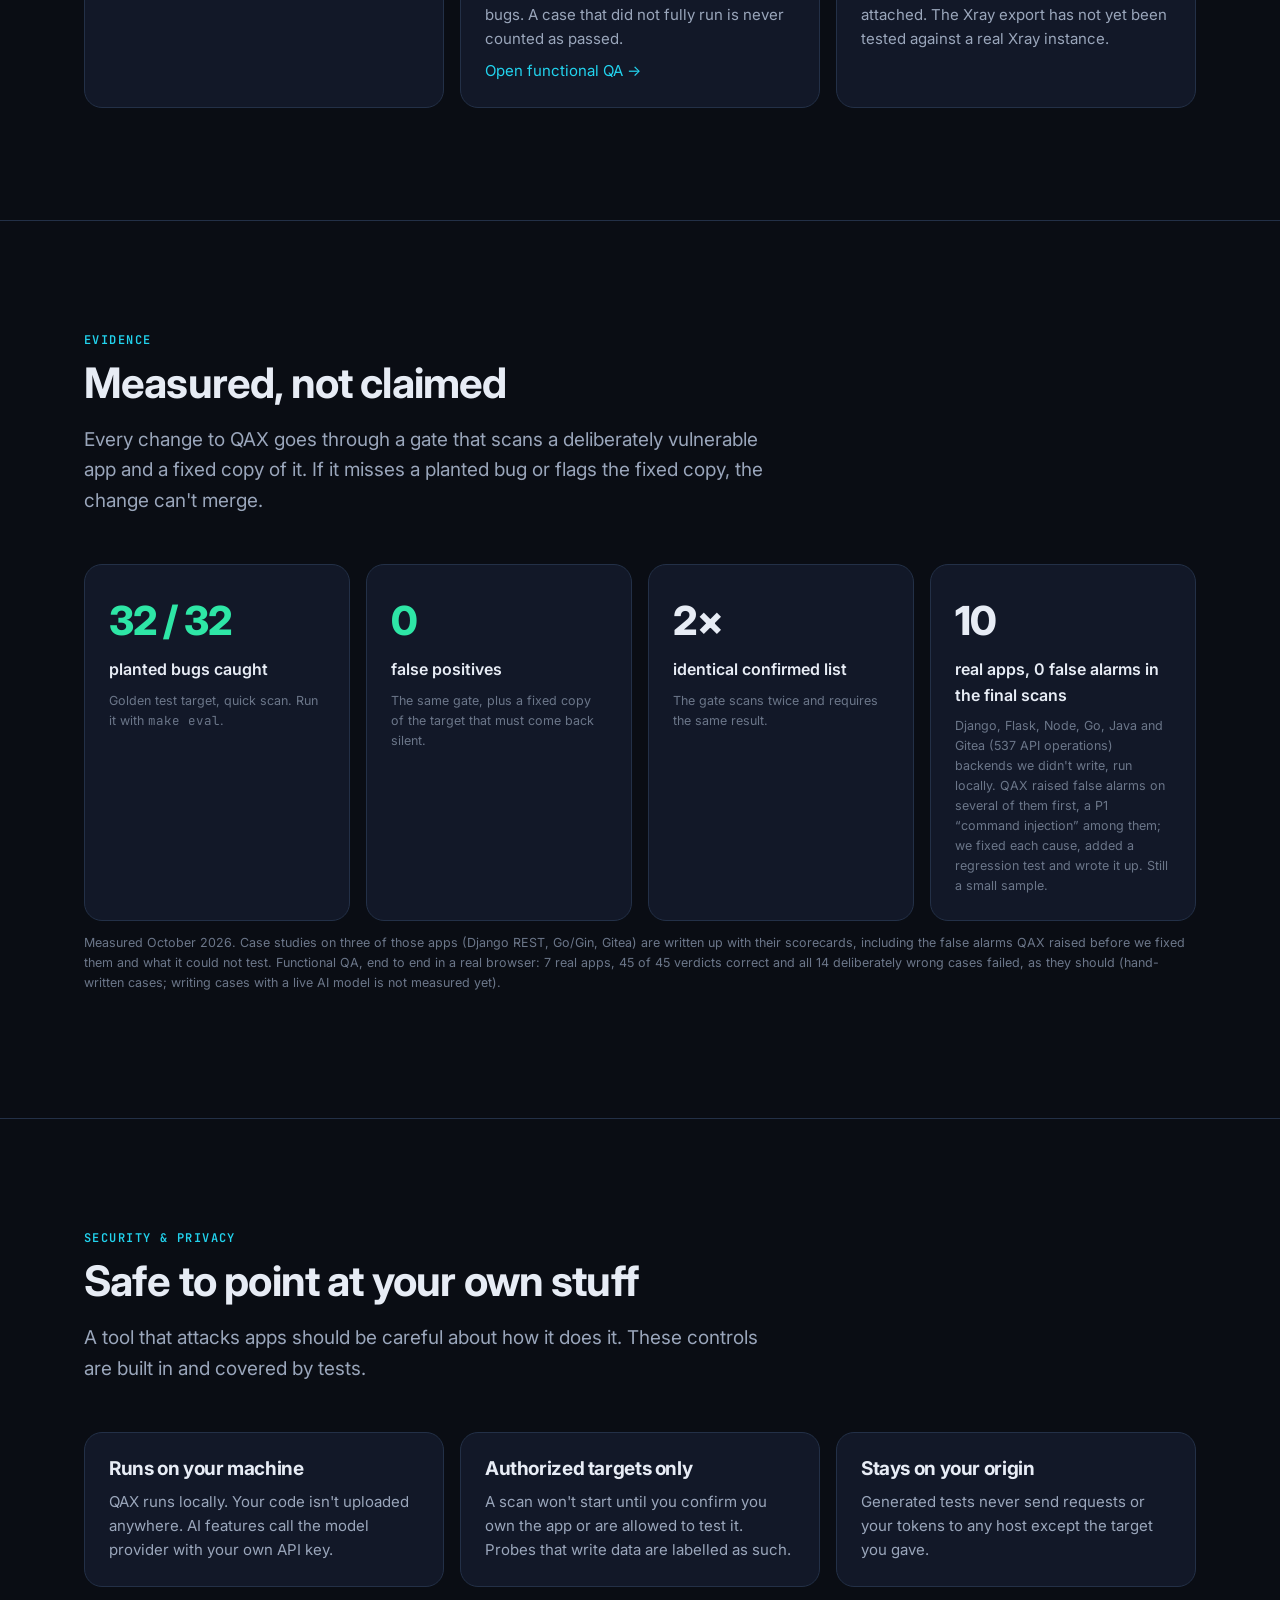
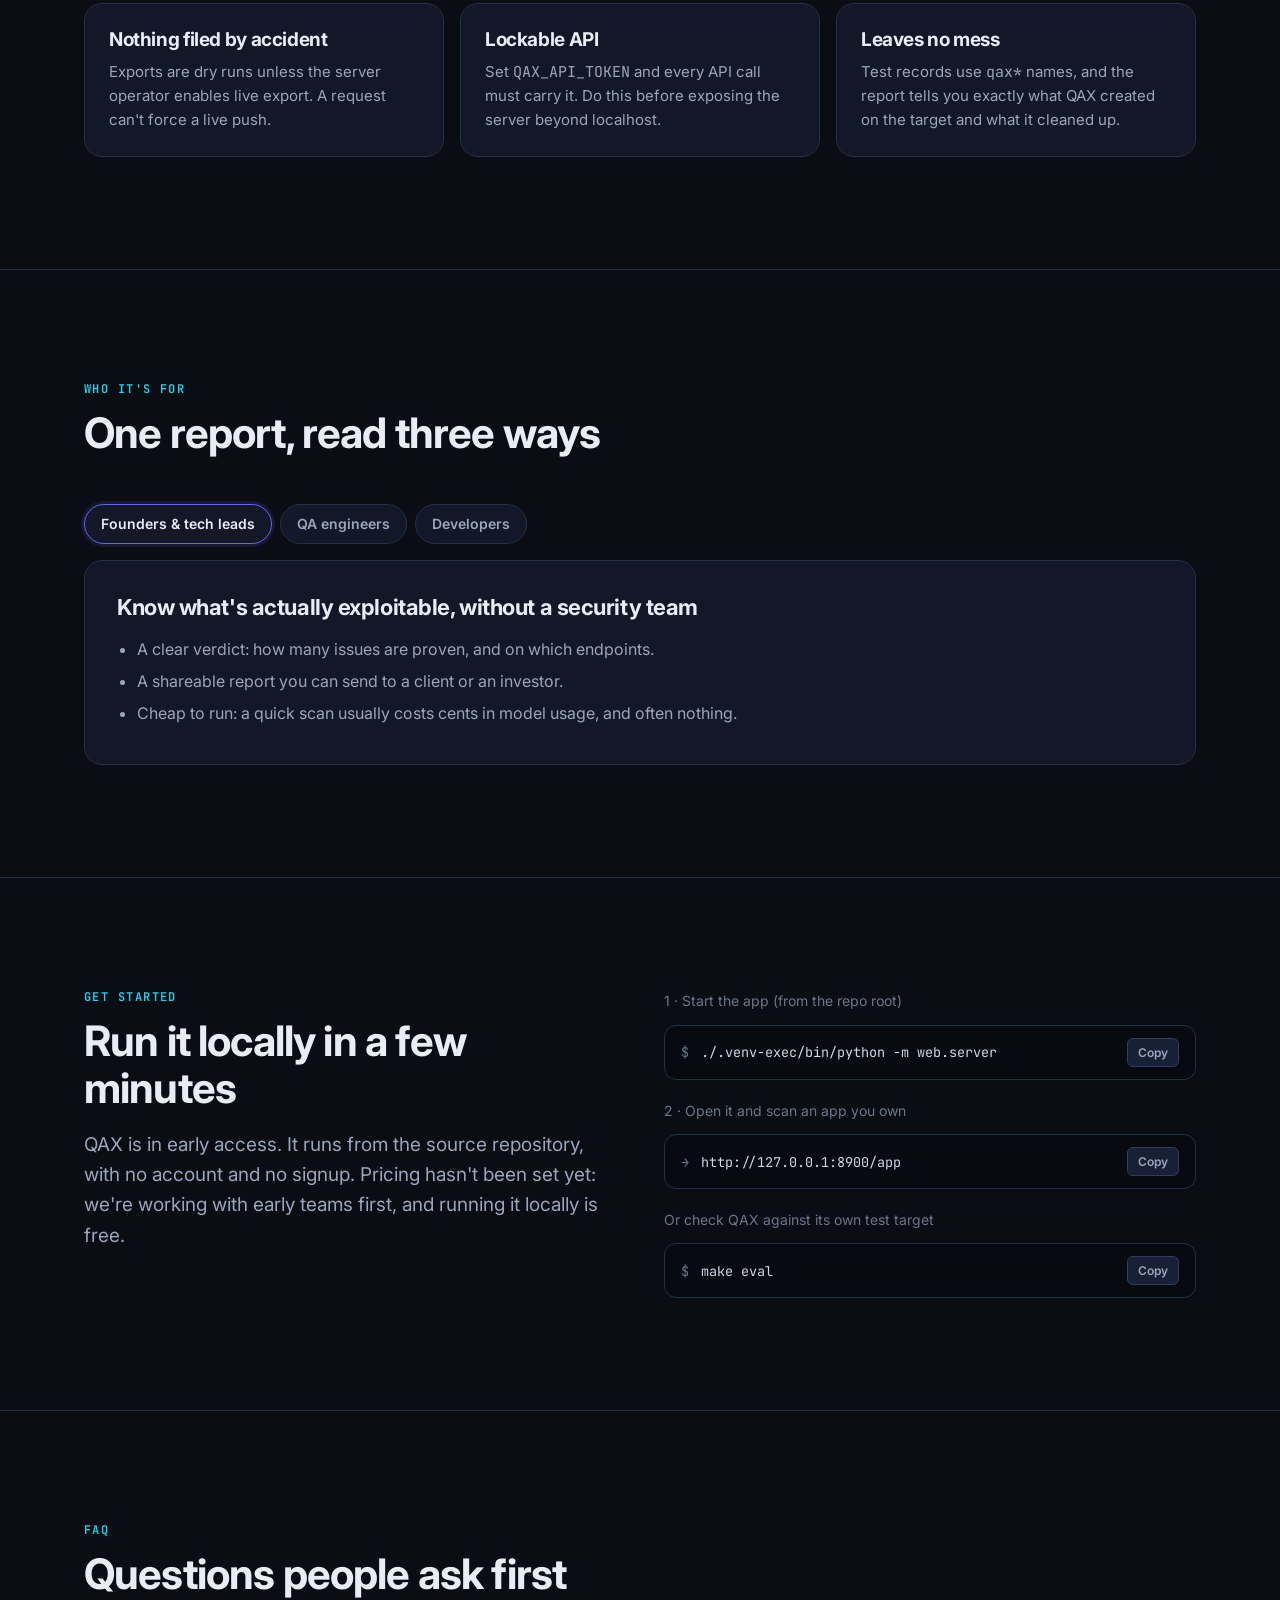
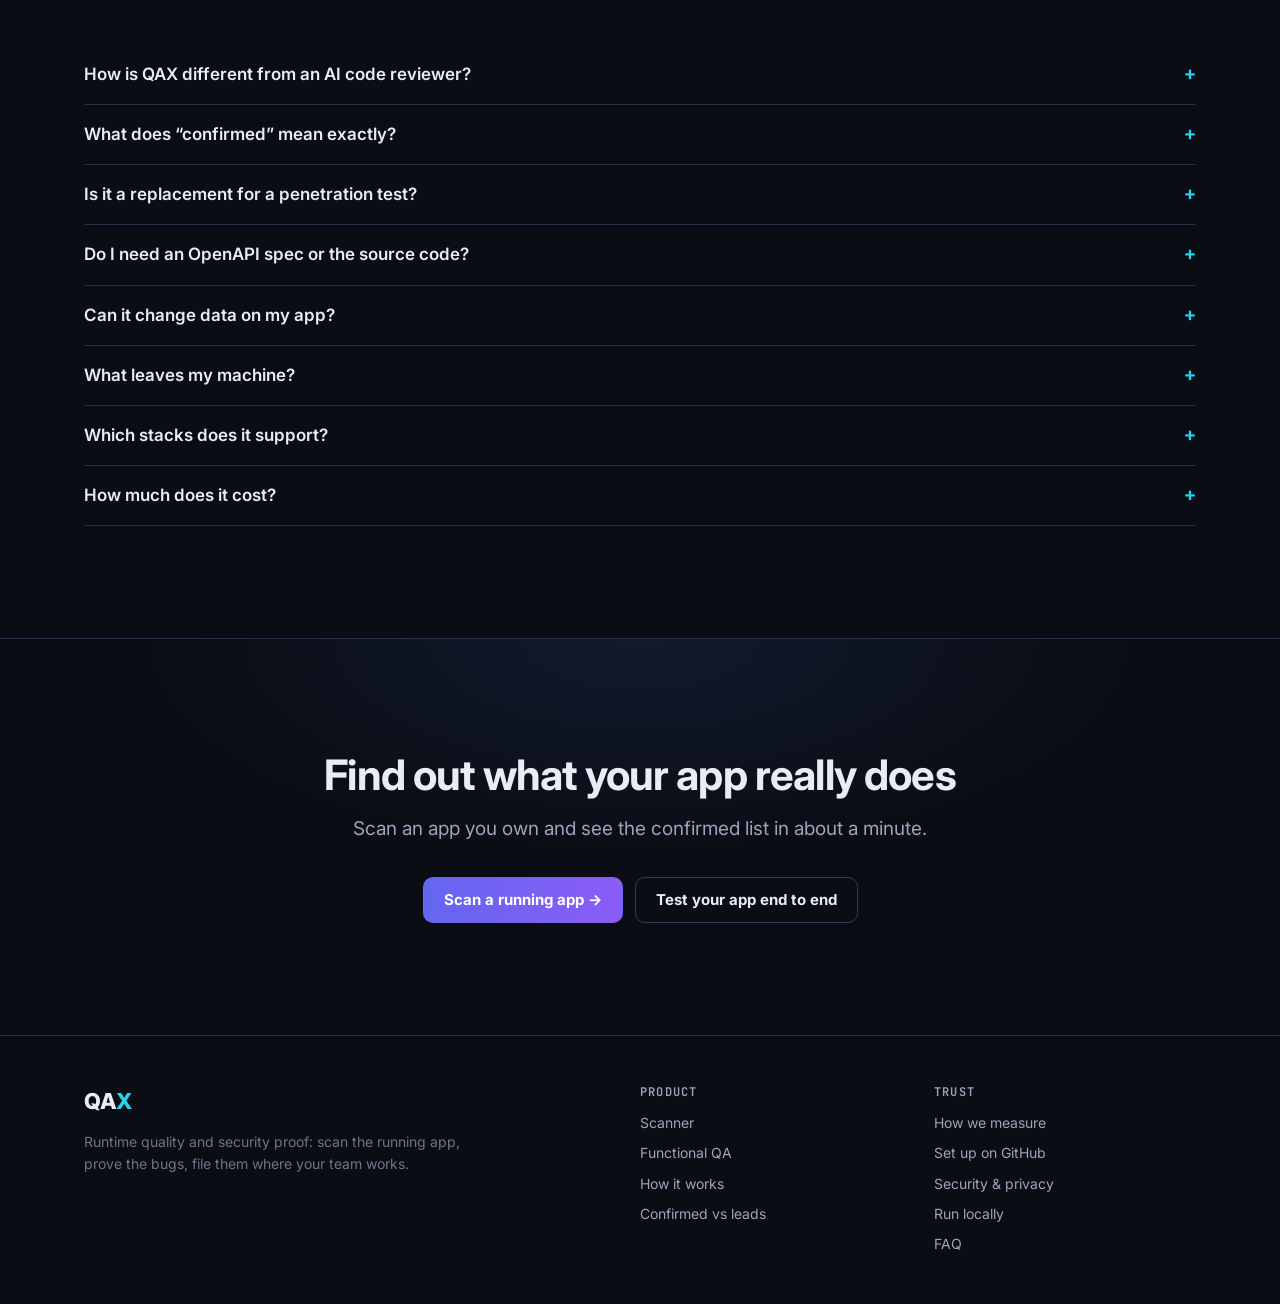
==== commit 529ddc32: "feat(web): a 5-step GitHub setup page at /setup, tested against the shipped workflow's variables Co-" ====
--- a/web/static/index.html
+++ b/web/static/index.html
@@ -490,7 +490,7 @@
     <div><a href="/" class="logo">QA<span>X</span></a>
       <p style="margin-top:12px;max-width:380px">Runtime quality and security proof: scan the running app, prove the bugs, file them where your team works.</p></div>
     <div><h4>Product</h4><ul><li><a href="/app#scan">Scanner</a></li><li><a href="/app#functional">Functional QA</a></li><li><a href="#how">How it works</a></li><li><a href="#evidence">Confirmed vs leads</a></li></ul></div>
-    <div><h4>Trust</h4><ul><li><a href="/how-we-measure">How we measure</a></li><li><a href="#security">Security &amp; privacy</a></li><li><a href="#start">Run locally</a></li><li><a href="#faq">FAQ</a></li></ul></div>
+    <div><h4>Trust</h4><ul><li><a href="/how-we-measure">How we measure</a></li><li><a href="/setup">Set up on GitHub</a></li><li><a href="#security">Security &amp; privacy</a></li><li><a href="#start">Run locally</a></li><li><a href="#faq">FAQ</a></li></ul></div>
   </div>
 </footer>
 
